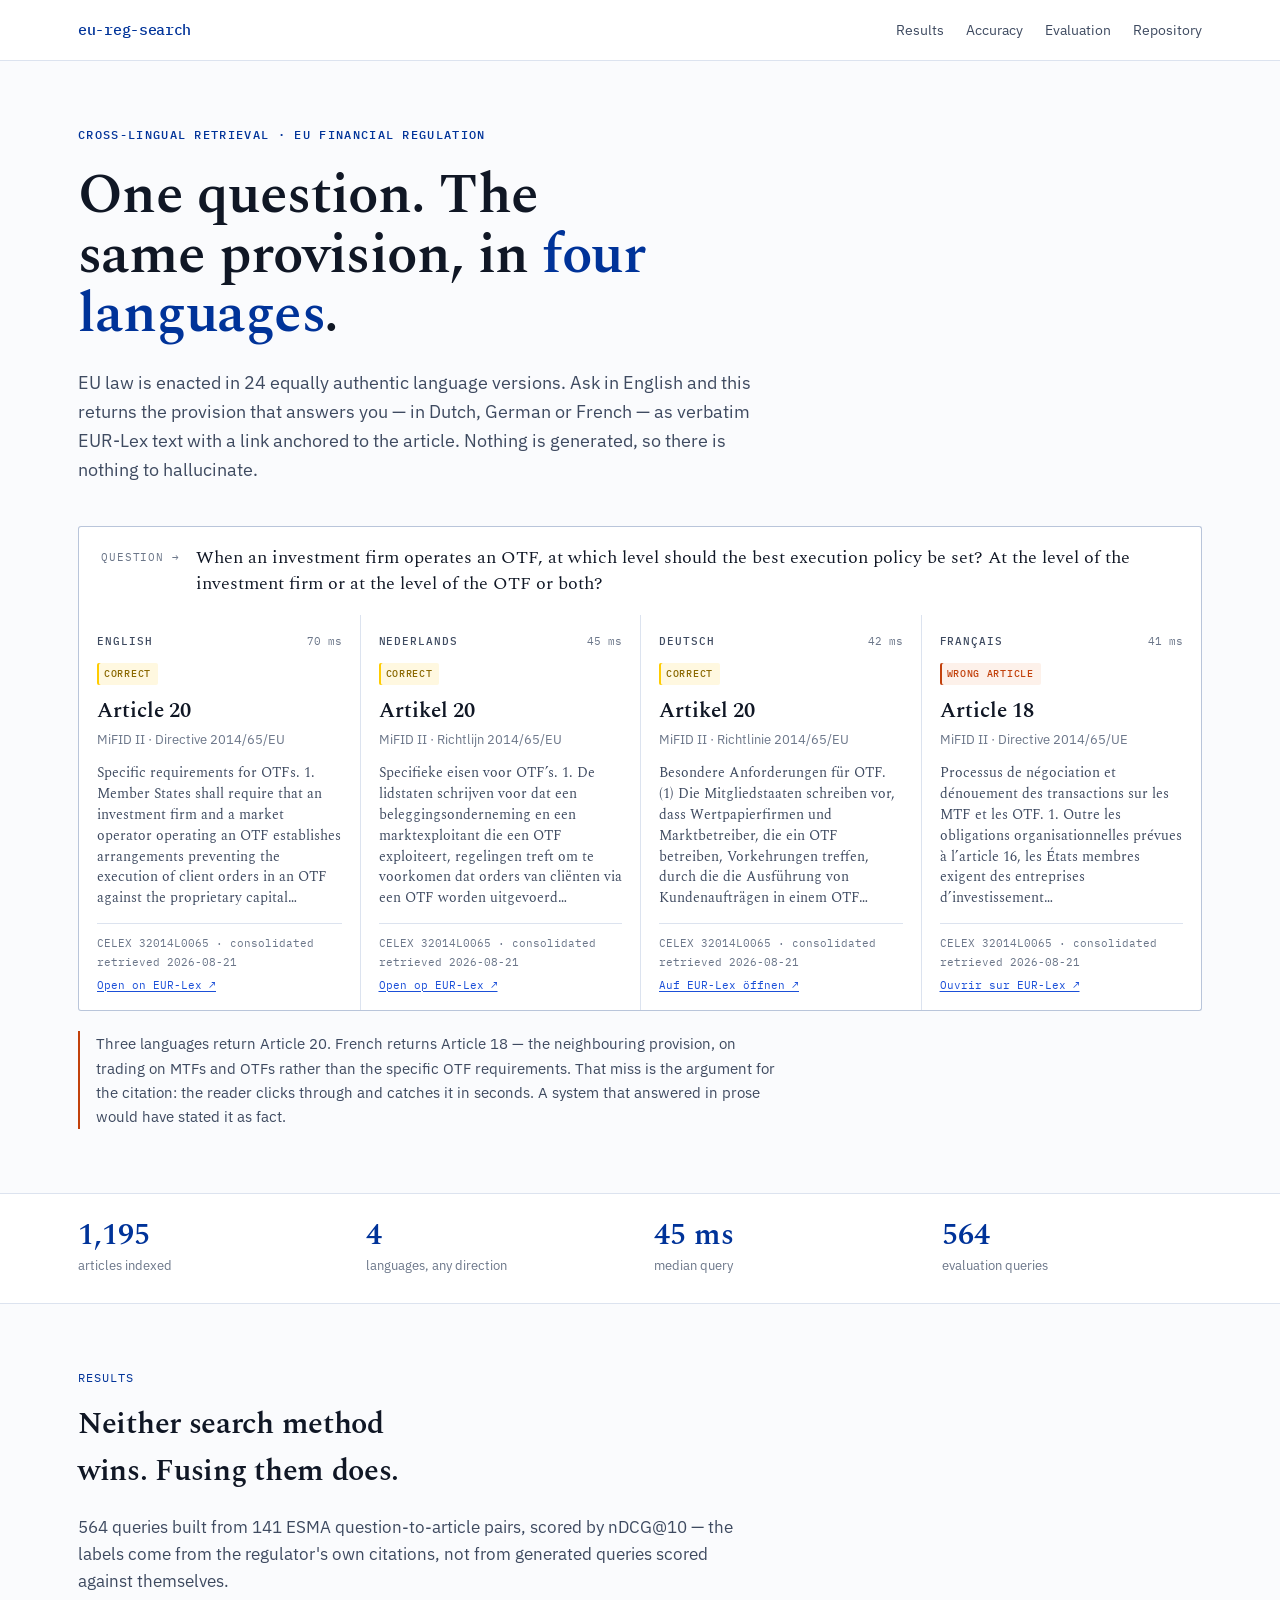
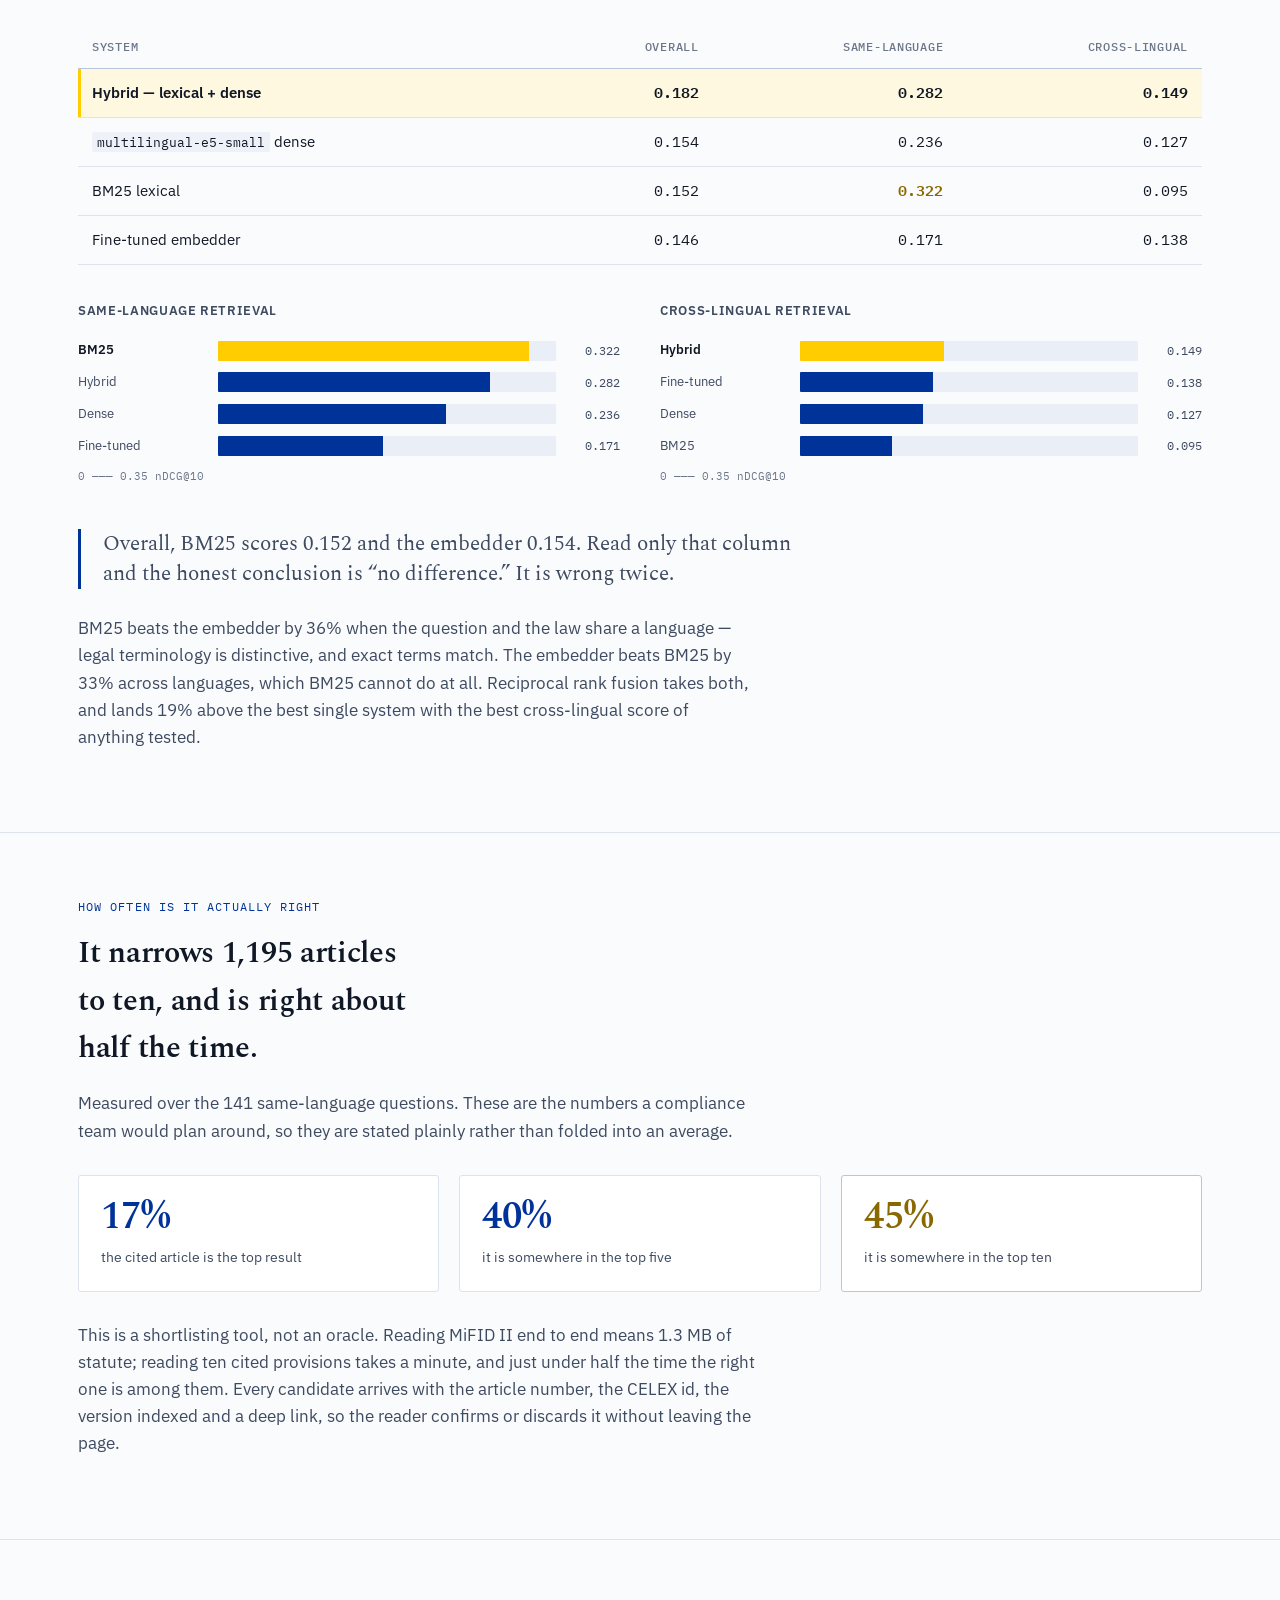
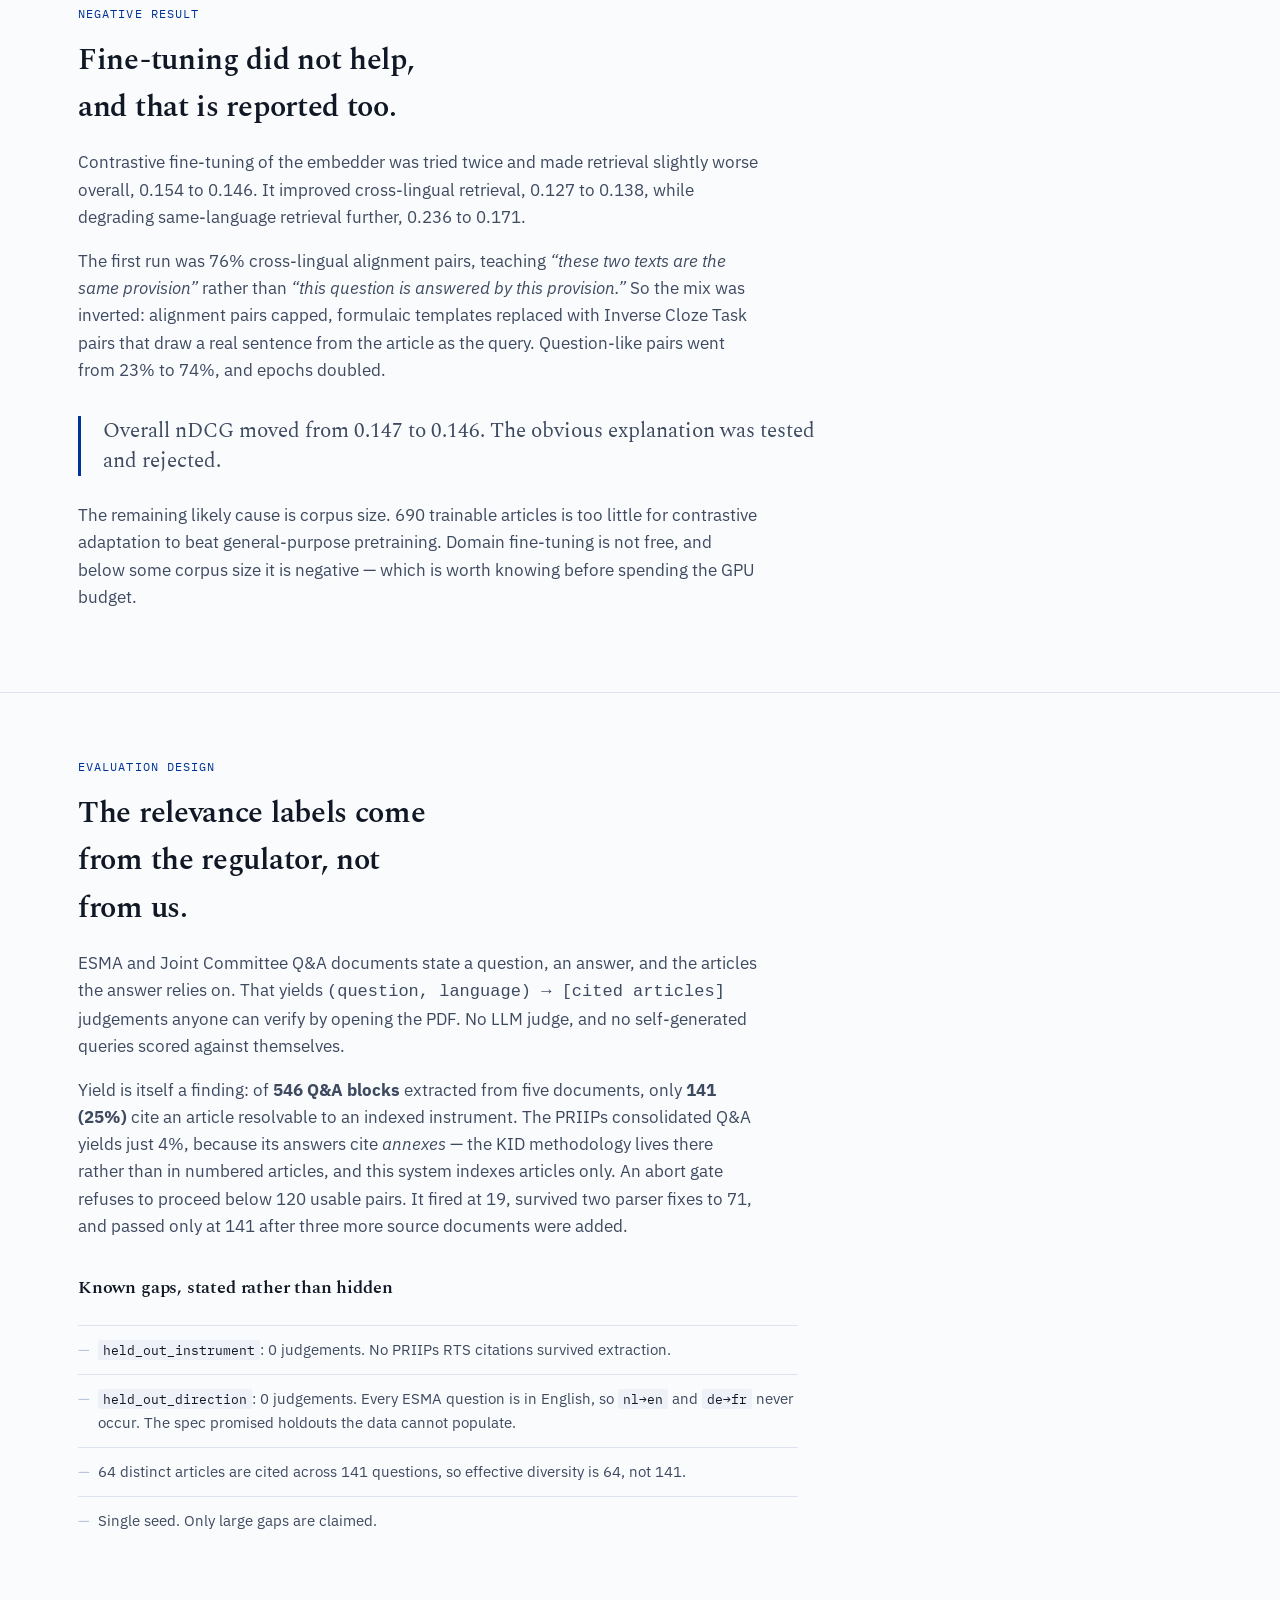
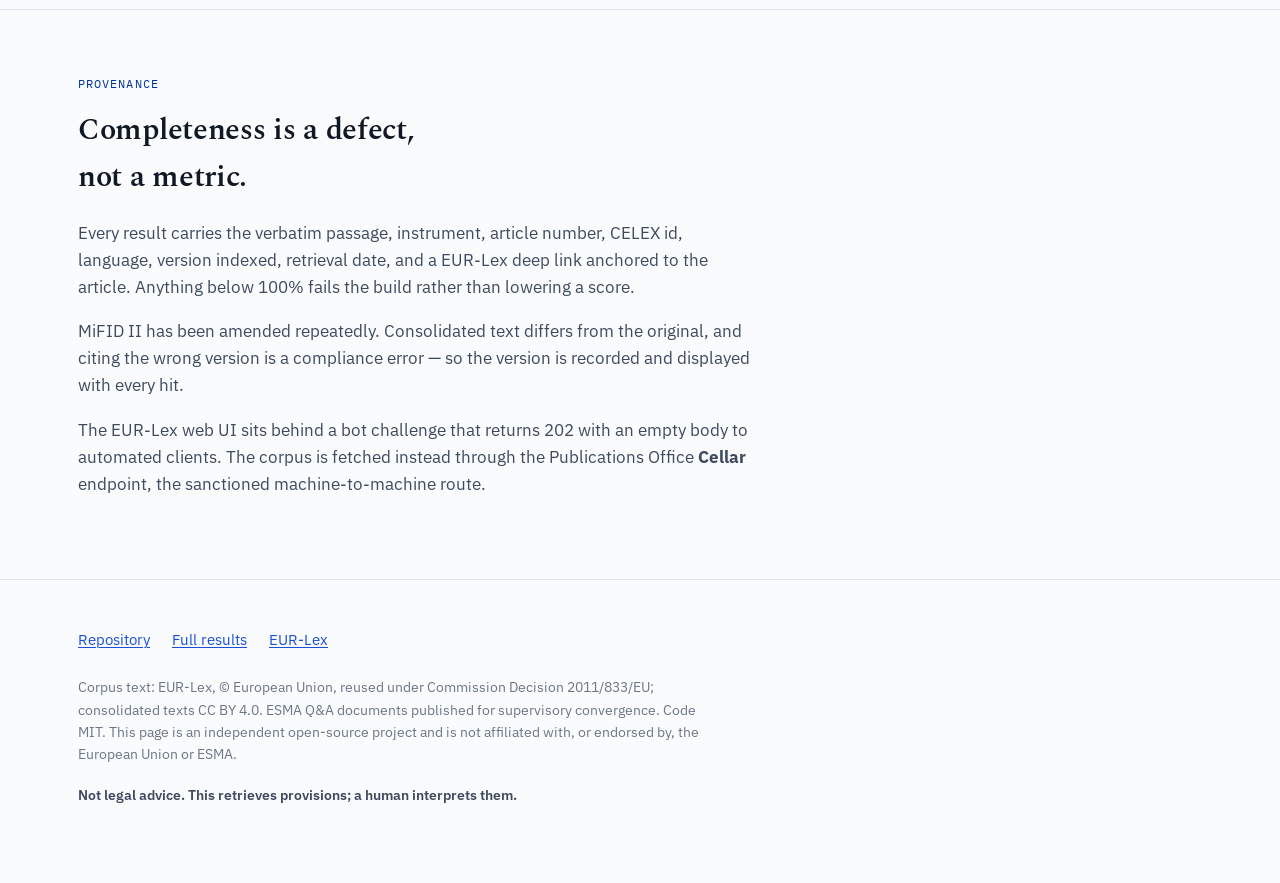
==== docs/index.html @ 337b22cc "Add project page for GitHub Pages" ====
<!doctype html>
<html lang="en">
<head>
<meta charset="utf-8">
<meta name="viewport" content="width=device-width, initial-scale=1">
<title>eu-reg-search — cross-lingual retrieval over EU financial regulation</title>
<meta name="description" content="Ask a question in English, get the exact provision of EU financial regulation that answers it — in Dutch, German or French — with a EUR-Lex link that proves it.">
<link rel="icon" href="favicon.svg" type="image/svg+xml">
<meta property="og:type" content="website">
<meta property="og:title" content="eu-reg-search — one question, the same provision, in four languages">
<meta property="og:description" content="Cross-lingual retrieval over EU financial regulation. Verbatim EUR-Lex text with a deep link that proves it. Evaluated against ESMA's own citations.">
<meta property="og:url" content="https://chenjigaram.github.io/eu-reg-search/">
<meta property="og:image" content="https://chenjigaram.github.io/eu-reg-search/og-card.png">
<meta name="twitter:card" content="summary_large_image">
<link rel="preconnect" href="https://fonts.googleapis.com">
<link rel="preconnect" href="https://fonts.gstatic.com" crossorigin>
<link href="https://fonts.googleapis.com/css2?family=IBM+Plex+Mono:wght@400;500&family=IBM+Plex+Sans:wght@400;500;600&family=Spectral:wght@400;600&display=swap" rel="stylesheet">
<link rel="stylesheet" href="style.css">
</head>
<body>

<header class="masthead">
  <div class="shell">
    <span class="wordmark">eu-reg-search</span>
    <nav>
      <span class="sections">
        <a href="#results">Results</a>
        <a href="#accuracy">Accuracy</a>
        <a href="#evaluation">Evaluation</a>
      </span>
      <a href="https://github.com/Chenjigaram/eu-reg-search">Repository</a>
    </nav>
  </div>
</header>

<section class="hero">
  <div class="shell">
    <p class="eyebrow">Cross-lingual retrieval · EU financial regulation</p>
    <h1>One question. The same provision, in <em>four languages</em>.</h1>
    <p class="lede">
      EU law is enacted in 24 equally authentic language versions. Ask in English and this returns the
      provision that answers you — in Dutch, German or French — as verbatim EUR-Lex text with a link
      anchored to the article. Nothing is generated, so there is nothing to hallucinate.
    </p>

    <div class="query">
      <span class="query-tag">Question&nbsp;→</span>
      <p>When an investment firm operates an OTF, at which level should the best execution policy be
      set? At the level of the investment firm or at the level of the OTF or both?</p>
    </div>

    <div class="parallel">

      <article class="provision">
        <div class="provision-head"><span class="lang">English</span><span class="latency">70 ms</span></div>
        <span class="verdict hit">Correct</span>
        <div class="article-no">Article 20</div>
        <div class="instrument">MiFID II · Directive 2014/65/EU</div>
        <p class="passage">Specific requirements for OTFs. 1. Member States shall require that an investment
        firm and a market operator operating an OTF establishes arrangements preventing the execution of
        client orders in an OTF against the proprietary capital…</p>
        <div class="cite">CELEX 32014L0065 · consolidated<br>retrieved 2026-08-21<br>
        <a href="https://eur-lex.europa.eu/legal-content/EN/TXT/HTML/?uri=CELEX:32014L0065#d1e3901-349-1">Open on EUR-Lex ↗</a></div>
      </article>

      <article class="provision">
        <div class="provision-head"><span class="lang">Nederlands</span><span class="latency">45 ms</span></div>
        <span class="verdict hit">Correct</span>
        <div class="article-no">Artikel 20</div>
        <div class="instrument">MiFID II · Richtlijn 2014/65/EU</div>
        <p class="passage">Specifieke eisen voor OTF’s. 1. De lidstaten schrijven voor dat een
        beleggingsonderneming en een marktexploitant die een OTF exploiteert, regelingen treft om te
        voorkomen dat orders van cliënten via een OTF worden uitgevoerd…</p>
        <div class="cite">CELEX 32014L0065 · consolidated<br>retrieved 2026-08-21<br>
        <a href="https://eur-lex.europa.eu/legal-content/NL/TXT/HTML/?uri=CELEX:32014L0065#d1e3921-349-1">Open op EUR-Lex ↗</a></div>
      </article>

      <article class="provision">
        <div class="provision-head"><span class="lang">Deutsch</span><span class="latency">42 ms</span></div>
        <span class="verdict hit">Correct</span>
        <div class="article-no">Artikel 20</div>
        <div class="instrument">MiFID II · Richtlinie 2014/65/EU</div>
        <p class="passage">Besondere Anforderungen für OTF. (1) Die Mitgliedstaaten schreiben vor, dass
        Wertpapierfirmen und Marktbetreiber, die ein OTF betreiben, Vorkehrungen treffen, durch die die
        Ausführung von Kundenaufträgen in einem OTF…</p>
        <div class="cite">CELEX 32014L0065 · consolidated<br>retrieved 2026-08-21<br>
        <a href="https://eur-lex.europa.eu/legal-content/DE/TXT/HTML/?uri=CELEX:32014L0065#d1e3935-349-1">Auf EUR-Lex öffnen ↗</a></div>
      </article>

      <article class="provision">
        <div class="provision-head"><span class="lang">Français</span><span class="latency">41 ms</span></div>
        <span class="verdict miss">Wrong article</span>
        <div class="article-no">Article 18</div>
        <div class="instrument">MiFID II · Directive 2014/65/UE</div>
        <p class="passage">Processus de négociation et dénouement des transactions sur les MTF et les OTF.
        1. Outre les obligations organisationnelles prévues à l’article 16, les États membres exigent des
        entreprises d’investissement…</p>
        <div class="cite">CELEX 32014L0065 · consolidated<br>retrieved 2026-08-21<br>
        <a href="https://eur-lex.europa.eu/legal-content/FR/TXT/HTML/?uri=CELEX:32014L0065#d1e4162-349-1">Ouvrir sur EUR-Lex ↗</a></div>
      </article>

    </div>

    <p class="parallel-note">
      Three languages return Article 20. French returns Article 18 — the neighbouring provision, on
      trading on MTFs and OTFs rather than the specific OTF requirements. That miss is the argument for
      the citation: the reader clicks through and catches it in seconds. A system that answered in prose
      would have stated it as fact.
    </p>
  </div>
</section>

<div class="strip">
  <div class="shell">
    <div class="stat"><div class="n">1,195</div><div class="k">articles indexed</div></div>
    <div class="stat"><div class="n">4</div><div class="k">languages, any direction</div></div>
    <div class="stat"><div class="n">45 ms</div><div class="k">median query</div></div>
    <div class="stat"><div class="n">564</div><div class="k">evaluation queries</div></div>
  </div>
</div>

<section class="band" id="results">
  <div class="shell">
    <span class="section-no">Results</span>
    <h2>Neither search method wins. Fusing them does.</h2>
    <p>
      564 queries built from 141 ESMA question-to-article pairs, scored by nDCG@10 — the labels come
      from the regulator's own citations, not from generated queries scored against themselves.
    </p>

    <div class="table-wrap">
      <table>
        <thead>
          <tr><th>System</th><th>Overall</th><th>Same-language</th><th>Cross-lingual</th></tr>
        </thead>
        <tbody>
          <tr class="win"><td>Hybrid — lexical + dense</td><td class="num">0.182</td><td class="num">0.282</td><td class="num">0.149</td></tr>
          <tr><td><code>multilingual-e5-small</code> dense</td><td class="num">0.154</td><td class="num">0.236</td><td class="num">0.127</td></tr>
          <tr><td>BM25 lexical</td><td class="num">0.152</td><td class="num best">0.322</td><td class="num">0.095</td></tr>
          <tr><td>Fine-tuned embedder</td><td class="num">0.146</td><td class="num">0.171</td><td class="num">0.138</td></tr>
        </tbody>
      </table>
    </div>

    <div class="panels">
      <div class="panel">
        <h3>Same-language retrieval</h3>
        <div class="bar-row top"><span class="name">BM25</span><span class="track"><span class="fill" style="width:92.0%"></span></span><span class="v">0.322</span></div>
        <div class="bar-row"><span class="name">Hybrid</span><span class="track"><span class="fill" style="width:80.6%"></span></span><span class="v">0.282</span></div>
        <div class="bar-row"><span class="name">Dense</span><span class="track"><span class="fill" style="width:67.4%"></span></span><span class="v">0.236</span></div>
        <div class="bar-row"><span class="name">Fine-tuned</span><span class="track"><span class="fill" style="width:48.9%"></span></span><span class="v">0.171</span></div>
        <p class="axis">0 ——— 0.35 nDCG@10</p>
      </div>
      <div class="panel">
        <h3>Cross-lingual retrieval</h3>
        <div class="bar-row top"><span class="name">Hybrid</span><span class="track"><span class="fill" style="width:42.6%"></span></span><span class="v">0.149</span></div>
        <div class="bar-row"><span class="name">Fine-tuned</span><span class="track"><span class="fill" style="width:39.4%"></span></span><span class="v">0.138</span></div>
        <div class="bar-row"><span class="name">Dense</span><span class="track"><span class="fill" style="width:36.3%"></span></span><span class="v">0.127</span></div>
        <div class="bar-row"><span class="name">BM25</span><span class="track"><span class="fill" style="width:27.1%"></span></span><span class="v">0.095</span></div>
        <p class="axis">0 ——— 0.35 nDCG@10</p>
      </div>
    </div>

    <p class="pull">
      Overall, BM25 scores 0.152 and the embedder 0.154. Read only that column and the honest
      conclusion is “no difference.” It is wrong twice.
    </p>

    <p style="margin-top:26px">
      BM25 beats the embedder by 36% when the question and the law share a language — legal terminology
      is distinctive, and exact terms match. The embedder beats BM25 by 33% across languages, which BM25
      cannot do at all. Reciprocal rank fusion takes both, and lands 19% above the best single system
      with the best cross-lingual score of anything tested.
    </p>
  </div>
</section>

<section class="band" id="accuracy">
  <div class="shell">
    <span class="section-no">How often is it actually right</span>
    <h2>It narrows 1,195 articles to ten, and is right about half the time.</h2>
    <p>
      Measured over the 141 same-language questions. These are the numbers a compliance team would
      plan around, so they are stated plainly rather than folded into an average.
    </p>

    <div class="funnel">
      <div class="rung"><div class="pct">17%</div><div class="lbl">the cited article is the top result</div></div>
      <div class="rung"><div class="pct">40%</div><div class="lbl">it is somewhere in the top five</div></div>
      <div class="rung wide"><div class="pct">45%</div><div class="lbl">it is somewhere in the top ten</div></div>
    </div>

    <p style="margin-top:30px">
      This is a shortlisting tool, not an oracle. Reading MiFID II end to end means 1.3 MB of statute;
      reading ten cited provisions takes a minute, and just under half the time the right one is among
      them. Every candidate arrives with the article number, the CELEX id, the version indexed and a
      deep link, so the reader confirms or discards it without leaving the page.
    </p>
  </div>
</section>

<section class="band">
  <div class="shell">
    <span class="section-no">Negative result</span>
    <h2>Fine-tuning did not help, and that is reported too.</h2>
    <p>
      Contrastive fine-tuning of the embedder was tried twice and made retrieval slightly worse overall,
      0.154 to 0.146. It improved cross-lingual retrieval, 0.127 to 0.138, while degrading same-language
      retrieval further, 0.236 to 0.171.
    </p>
    <p>
      The first run was 76% cross-lingual alignment pairs, teaching <em>“these two texts are the same
      provision”</em> rather than <em>“this question is answered by this provision.”</em> So the mix was
      inverted: alignment pairs capped, formulaic templates replaced with Inverse Cloze Task pairs that
      draw a real sentence from the article as the query. Question-like pairs went from 23% to 74%, and
      epochs doubled.
    </p>
    <p class="pull">Overall nDCG moved from 0.147 to 0.146. The obvious explanation was tested and rejected.</p>
    <p style="margin-top:26px">
      The remaining likely cause is corpus size. 690 trainable articles is too little for contrastive
      adaptation to beat general-purpose pretraining. Domain fine-tuning is not free, and below some
      corpus size it is negative — which is worth knowing before spending the GPU budget.
    </p>
  </div>
</section>

<section class="band" id="evaluation">
  <div class="shell">
    <span class="section-no">Evaluation design</span>
    <h2>The relevance labels come from the regulator, not from us.</h2>
    <p>
      ESMA and Joint Committee Q&amp;A documents state a question, an answer, and the articles the answer
      relies on. That yields <code>(question, language) → [cited articles]</code> judgements anyone can
      verify by opening the PDF. No LLM judge, and no self-generated queries scored against themselves.
    </p>
    <p>
      Yield is itself a finding: of <strong>546 Q&amp;A blocks</strong> extracted from five documents,
      only <strong>141 (25%)</strong> cite an article resolvable to an indexed instrument. The PRIIPs
      consolidated Q&amp;A yields just 4%, because its answers cite <em>annexes</em> — the KID methodology
      lives there rather than in numbered articles, and this system indexes articles only. An abort gate
      refuses to proceed below 120 usable pairs. It fired at 19, survived two parser fixes to 71, and
      passed only at 141 after three more source documents were added.
    </p>

    <h3 class="sub">Known gaps, stated rather than hidden</h3>
    <ul class="gaps">
      <li><code>held_out_instrument</code>: 0 judgements. No PRIIPs RTS citations survived extraction.</li>
      <li><code>held_out_direction</code>: 0 judgements. Every ESMA question is in English, so <code>nl→en</code> and <code>de→fr</code> never occur. The spec promised holdouts the data cannot populate.</li>
      <li>64 distinct articles are cited across 141 questions, so effective diversity is 64, not 141.</li>
      <li>Single seed. Only large gaps are claimed.</li>
    </ul>
  </div>
</section>

<section class="band">
  <div class="shell">
    <span class="section-no">Provenance</span>
    <h2>Completeness is a defect, not a metric.</h2>
    <p>
      Every result carries the verbatim passage, instrument, article number, CELEX id, language, version
      indexed, retrieval date, and a EUR-Lex deep link anchored to the article. Anything below 100%
      fails the build rather than lowering a score.
    </p>
    <p>
      MiFID II has been amended repeatedly. Consolidated text differs from the original, and citing the
      wrong version is a compliance error — so the version is recorded and displayed with every hit.
    </p>
    <p>
      The EUR-Lex web UI sits behind a bot challenge that returns 202 with an empty body to automated
      clients. The corpus is fetched instead through the Publications Office <strong>Cellar</strong>
      endpoint, the sanctioned machine-to-machine route.
    </p>
  </div>
</section>

<footer>
  <div class="shell">
    <div class="links">
      <a href="https://github.com/Chenjigaram/eu-reg-search">Repository</a>
      <a href="https://github.com/Chenjigaram/eu-reg-search#results">Full results</a>
      <a href="https://eur-lex.europa.eu/">EUR-Lex</a>
    </div>
    <p>
      Corpus text: EUR-Lex, © European Union, reused under Commission Decision 2011/833/EU; consolidated
      texts CC BY 4.0. ESMA Q&amp;A documents published for supervisory convergence. Code MIT.
      This page is an independent open-source project and is not affiliated with, or endorsed by, the
      European Union or ESMA.
    </p>
    <p class="disclaim" style="margin-top:18px">Not legal advice. This retrieves provisions; a human interprets them.</p>
  </div>
</footer>

</body>
</html>
---- docs/style.css ----
:root {
  color-scheme: light;
  --ink: #101725;
  --ink-soft: #3e4a60;
  --muted: #6b7689;
  --europa: #003399;
  --link: #1b4fd8;
  --gold: #ffcc00;
  --gold-deep: #8a6800;
  --gold-wash: #fff8e0;
  --miss: #c2410c;
  --miss-wash: #fdf1ea;
  --paper: #fafbfd;
  --panel: #ffffff;
  --rule: #dce3ef;
  --rule-strong: #b9c5da;
  --display: "Spectral", Georgia, "Times New Roman", serif;
  --sans: "IBM Plex Sans", -apple-system, BlinkMacSystemFont, "Segoe UI", Helvetica, Arial, sans-serif;
  --mono: "IBM Plex Mono", ui-monospace, SFMono-Regular, Menlo, Consolas, monospace;
  --shell: 1180px;
}

* { box-sizing: border-box; }

body {
  margin: 0;
  background: var(--paper);
  color: var(--ink);
  font-family: var(--sans);
  font-size: 17px;
  line-height: 1.6;
  -webkit-font-smoothing: antialiased;
}

.shell { width: 100%; max-width: var(--shell); margin: 0 auto; padding: 0 28px; }

a { color: var(--link); text-decoration-thickness: 1px; text-underline-offset: 2px; }
a:focus-visible, .provision a:focus-visible { outline: 2px solid var(--link); outline-offset: 3px; border-radius: 2px; }

h1, h2, h3 { font-family: var(--display); font-weight: 600; letter-spacing: -0.01em; margin: 0; }

/* ---------- masthead ---------- */
.masthead {
  border-bottom: 1px solid var(--rule);
  background: var(--panel);
  position: sticky; top: 0; z-index: 10;
}
.masthead .shell { display: flex; align-items: center; justify-content: space-between; gap: 20px; height: 60px; }
.wordmark { font-family: var(--mono); font-size: 15px; font-weight: 500; color: var(--europa); letter-spacing: -0.02em; }
.masthead nav { display: flex; align-items: center; gap: 22px; font-size: 14px; }
.masthead .sections { display: flex; gap: 22px; }
.masthead nav a { color: var(--ink-soft); text-decoration: none; }
.masthead nav a:hover { color: var(--link); text-decoration: underline; }

/* ---------- hero ---------- */
.hero { padding: 64px 0 64px; border-bottom: 1px solid var(--rule); }
.eyebrow {
  font-family: var(--mono); font-size: 12px; font-weight: 500; letter-spacing: 0.11em;
  text-transform: uppercase; color: var(--europa); margin: 0 0 22px;
}
.hero h1 { font-size: clamp(2.3rem, 4.6vw, 3.5rem); line-height: 1.06; max-width: 20ch; }
.hero h1 em { font-style: normal; color: var(--europa); }
.lede { font-size: 1.13rem; color: var(--ink-soft); max-width: 64ch; margin: 24px 0 0; }

/* ---------- query bar ---------- */
.query {
  margin-top: 42px; background: var(--panel); border: 1px solid var(--rule-strong); border-bottom: 0;
  border-radius: 3px 3px 0 0; padding: 18px 22px; display: flex; gap: 16px; align-items: flex-start;
}
.query-tag {
  font-family: var(--mono); font-size: 11px; letter-spacing: 0.08em; text-transform: uppercase;
  color: var(--muted); padding-top: 4px; white-space: nowrap;
}
.query p { margin: 0; font-family: var(--display); font-size: 1.12rem; line-height: 1.45; color: var(--ink); }

/* ---------- parallel provision block (signature) ---------- */
.parallel {
  margin-top: 0; display: grid; grid-template-columns: repeat(4, 1fr); gap: 0;
  border: 1px solid var(--rule-strong); border-top: 0; border-radius: 0 0 3px 3px;
  background: var(--panel); overflow: hidden;
}
.provision {
  padding: 18px 18px 16px; border-left: 1px solid var(--rule); display: flex; flex-direction: column;
  animation: settle 0.5s cubic-bezier(0.22, 0.8, 0.3, 1) both;
}
.provision:first-child { border-left: 0; }
.provision:nth-child(1) { animation-delay: 0.05s; }
.provision:nth-child(2) { animation-delay: 0.2s; }
.provision:nth-child(3) { animation-delay: 0.35s; }
.provision:nth-child(4) { animation-delay: 0.5s; }
@keyframes settle { from { opacity: 0; transform: translateY(7px); } to { opacity: 1; transform: none; } }

.provision-head { display: flex; align-items: baseline; justify-content: space-between; gap: 10px; margin-bottom: 12px; }
.lang { font-family: var(--mono); font-size: 11px; font-weight: 500; letter-spacing: 0.09em; text-transform: uppercase; color: var(--ink-soft); }
.latency { font-family: var(--mono); font-size: 11px; color: var(--muted); }

.verdict {
  font-family: var(--mono); font-size: 10px; font-weight: 500; letter-spacing: 0.07em;
  text-transform: uppercase; padding: 3px 7px; border-radius: 2px; align-self: flex-start; margin-bottom: 10px;
}
.hit { background: var(--gold-wash); color: var(--gold-deep); box-shadow: inset 2px 0 0 var(--gold); }
.miss { background: var(--miss-wash); color: var(--miss); box-shadow: inset 2px 0 0 var(--miss); }

.article-no { font-family: var(--display); font-size: 1.32rem; font-weight: 600; color: var(--ink); margin-bottom: 2px; }
.instrument { font-size: 13px; color: var(--muted); margin-bottom: 12px; }
.passage {
  font-family: var(--display); font-size: 0.87rem; line-height: 1.5; color: var(--ink-soft);
  margin: 0 0 14px; flex: 1; hyphens: auto;
}
.cite { font-family: var(--mono); font-size: 11px; line-height: 1.7; color: var(--muted); border-top: 1px solid var(--rule); padding-top: 10px; }
.cite a { display: inline-block; margin-top: 4px; }

.parallel-note {
  margin: 20px 0 0; font-size: 0.95rem; color: var(--ink-soft); max-width: 78ch;
  border-left: 2px solid var(--miss); padding-left: 16px;
}

/* ---------- stat strip ---------- */
.strip { border-bottom: 1px solid var(--rule); background: var(--panel); }
.strip .shell { display: grid; grid-template-columns: repeat(4, 1fr); gap: 28px; padding-top: 26px; padding-bottom: 26px; }
.stat .n { font-family: var(--display); font-size: 1.9rem; font-weight: 600; line-height: 1; color: var(--europa); }
.stat .k { font-size: 13px; color: var(--muted); margin-top: 6px; }

/* ---------- sections ---------- */
section.band { padding: 64px 0; border-bottom: 1px solid var(--rule); }
.band h2 { font-size: 1.85rem; max-width: 22ch; }
.band > .shell > p, .prose p { max-width: 68ch; color: var(--ink-soft); }
.band h2 + p { margin-top: 18px; }
h3.sub { font-size: 1.12rem; margin: 34px 0 10px; }

.section-no {
  font-family: var(--mono); font-size: 12px; letter-spacing: 0.09em; color: var(--europa);
  text-transform: uppercase; display: block; margin-bottom: 14px;
}

/* ---------- results table ---------- */
.table-wrap { overflow-x: auto; margin-top: 30px; }
table { border-collapse: collapse; width: 100%; min-width: 540px; font-size: 15px; }
th, td { text-align: right; padding: 12px 14px; border-bottom: 1px solid var(--rule); }
th:first-child, td:first-child { text-align: left; }
thead th { font-size: 12px; font-family: var(--mono); font-weight: 500; letter-spacing: 0.06em; text-transform: uppercase; color: var(--muted); border-bottom: 1px solid var(--rule-strong); }
td.num { font-family: var(--mono); }
tr.win td { background: var(--gold-wash); font-weight: 600; }
tr.win td:first-child { box-shadow: inset 3px 0 0 var(--gold); }
td.best { color: var(--gold-deep); font-weight: 600; }

/* ---------- split bar panels ---------- */
.panels { display: grid; grid-template-columns: 1fr 1fr; gap: 40px; margin-top: 36px; }
.panel h3 { font-family: var(--sans); font-size: 13px; font-weight: 600; letter-spacing: 0.05em; text-transform: uppercase; color: var(--ink-soft); margin-bottom: 18px; }
.bar-row { display: grid; grid-template-columns: 128px 1fr 52px; align-items: center; gap: 12px; margin-bottom: 11px; font-size: 13px; }
.bar-row .name { color: var(--ink-soft); }
.track { background: #eaeff7; height: 20px; border-radius: 1px; overflow: hidden; }
.fill { display: block; height: 100%; background: var(--europa); }
.bar-row.top .fill { background: var(--gold); }
.bar-row.top .name { color: var(--ink); font-weight: 600; }
.bar-row .v { font-family: var(--mono); font-size: 12px; color: var(--ink-soft); text-align: right; }
.axis { font-family: var(--mono); font-size: 11px; color: var(--muted); margin-top: 12px; }

/* ---------- funnel ---------- */
.funnel { display: grid; grid-template-columns: repeat(3, 1fr); gap: 20px; margin-top: 30px; }
.rung { background: var(--panel); border: 1px solid var(--rule); border-radius: 3px; padding: 22px; }
.rung .pct { font-family: var(--display); font-size: 2.4rem; font-weight: 600; line-height: 1; color: var(--europa); }
.rung .lbl { font-size: 14px; color: var(--ink-soft); margin-top: 10px; }
.rung.wide { border-color: var(--rule-strong); }
.rung.wide .pct { color: var(--gold-deep); }

/* ---------- gaps list ---------- */
ul.gaps { list-style: none; padding: 0; margin: 22px 0 0; max-width: 72ch; }
ul.gaps li { padding: 12px 0 12px 20px; border-top: 1px solid var(--rule); color: var(--ink-soft); font-size: 15px; position: relative; }
ul.gaps li::before { content: "—"; position: absolute; left: 0; color: var(--rule-strong); }
ul.gaps code, .prose code, td code { font-family: var(--mono); font-size: 0.88em; background: #eef2f8; padding: 1px 5px; border-radius: 2px; color: var(--ink); }

.pull {
  font-family: var(--display); font-size: 1.3rem; line-height: 1.45; color: var(--ink);
  border-left: 3px solid var(--europa); padding-left: 22px; margin: 32px 0 0; max-width: 60ch;
}

/* ---------- footer ---------- */
footer { padding: 48px 0 64px; font-size: 14px; color: var(--muted); }
footer p { max-width: 78ch; }
footer .links { display: flex; flex-wrap: wrap; gap: 22px; margin-bottom: 24px; font-size: 15px; }
.disclaim { font-weight: 600; color: var(--ink-soft); }

/* ---------- responsive ---------- */
@media (max-width: 900px) {
  .parallel { grid-template-columns: repeat(2, 1fr); }
  .provision:nth-child(3) { border-left: 0; }
  .provision:nth-child(n + 3) { border-top: 1px solid var(--rule); }
  .panels { grid-template-columns: 1fr; gap: 32px; }
  .strip .shell { grid-template-columns: repeat(2, 1fr); gap: 22px; }
}
@media (max-width: 620px) {
  body { font-size: 16px; }
  .shell { padding: 0 20px; }
  .hero { padding: 52px 0 48px; }
  .parallel { grid-template-columns: 1fr; }
  .provision { border-left: 0; }
  .provision + .provision { border-top: 1px solid var(--rule); }
  .query { flex-direction: column; gap: 10px; }
  .funnel { grid-template-columns: 1fr; }
  .masthead .sections { display: none; }
  .bar-row { grid-template-columns: 96px 1fr 46px; }
}

@media (prefers-reduced-motion: reduce) {
  .provision { animation: none; }
  * { transition: none !important; }
}
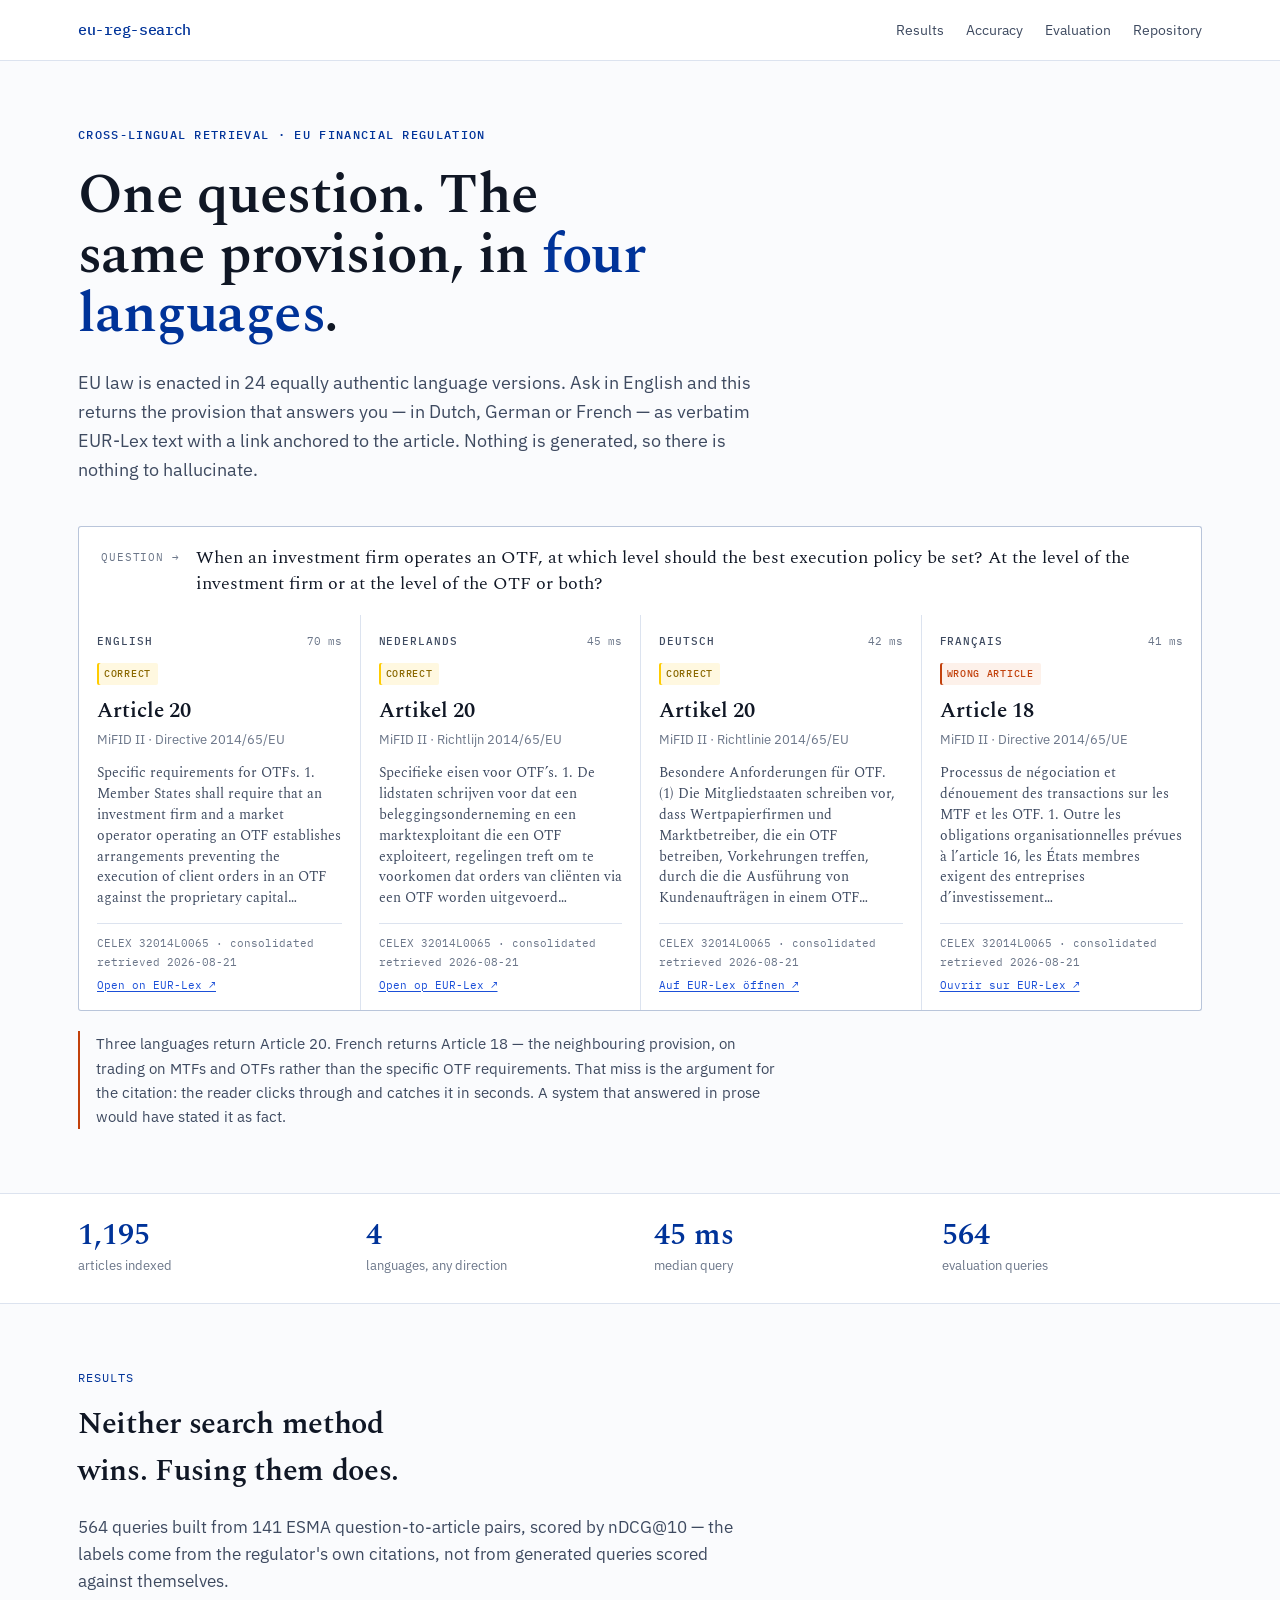
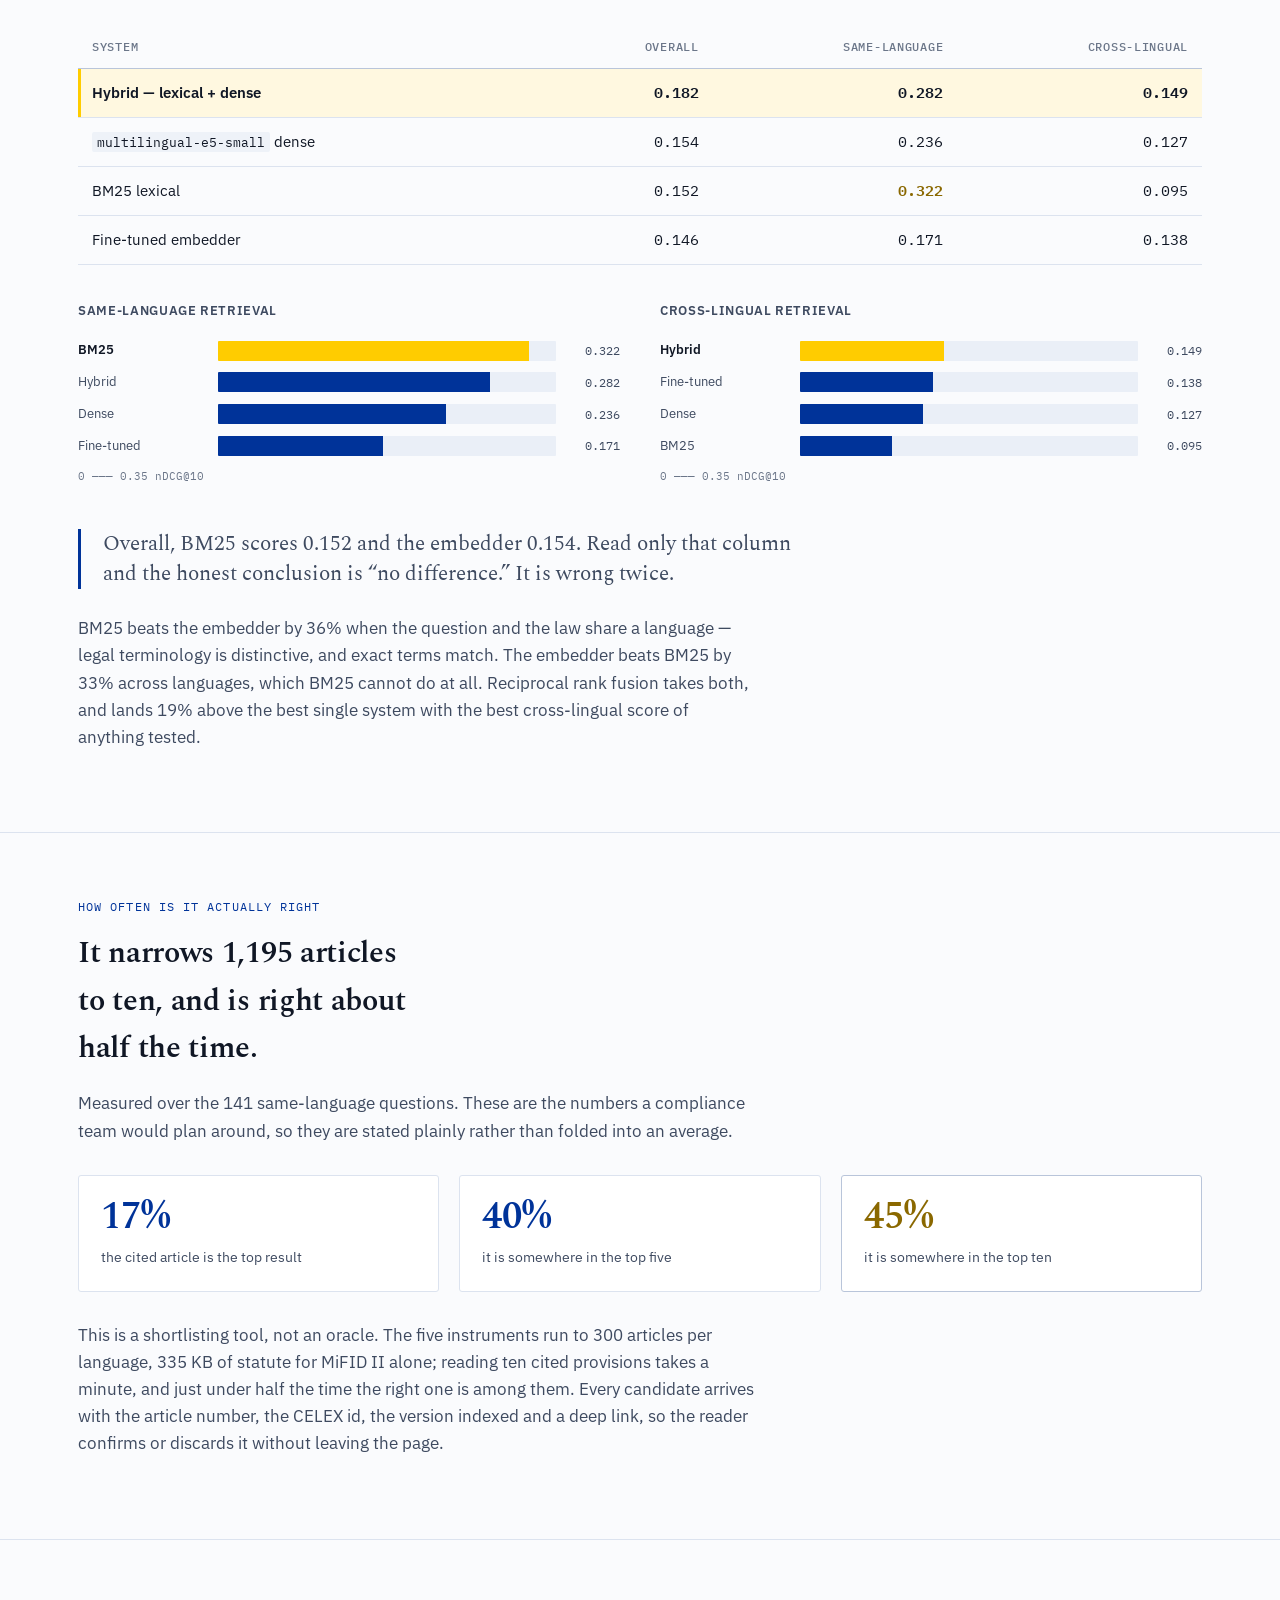
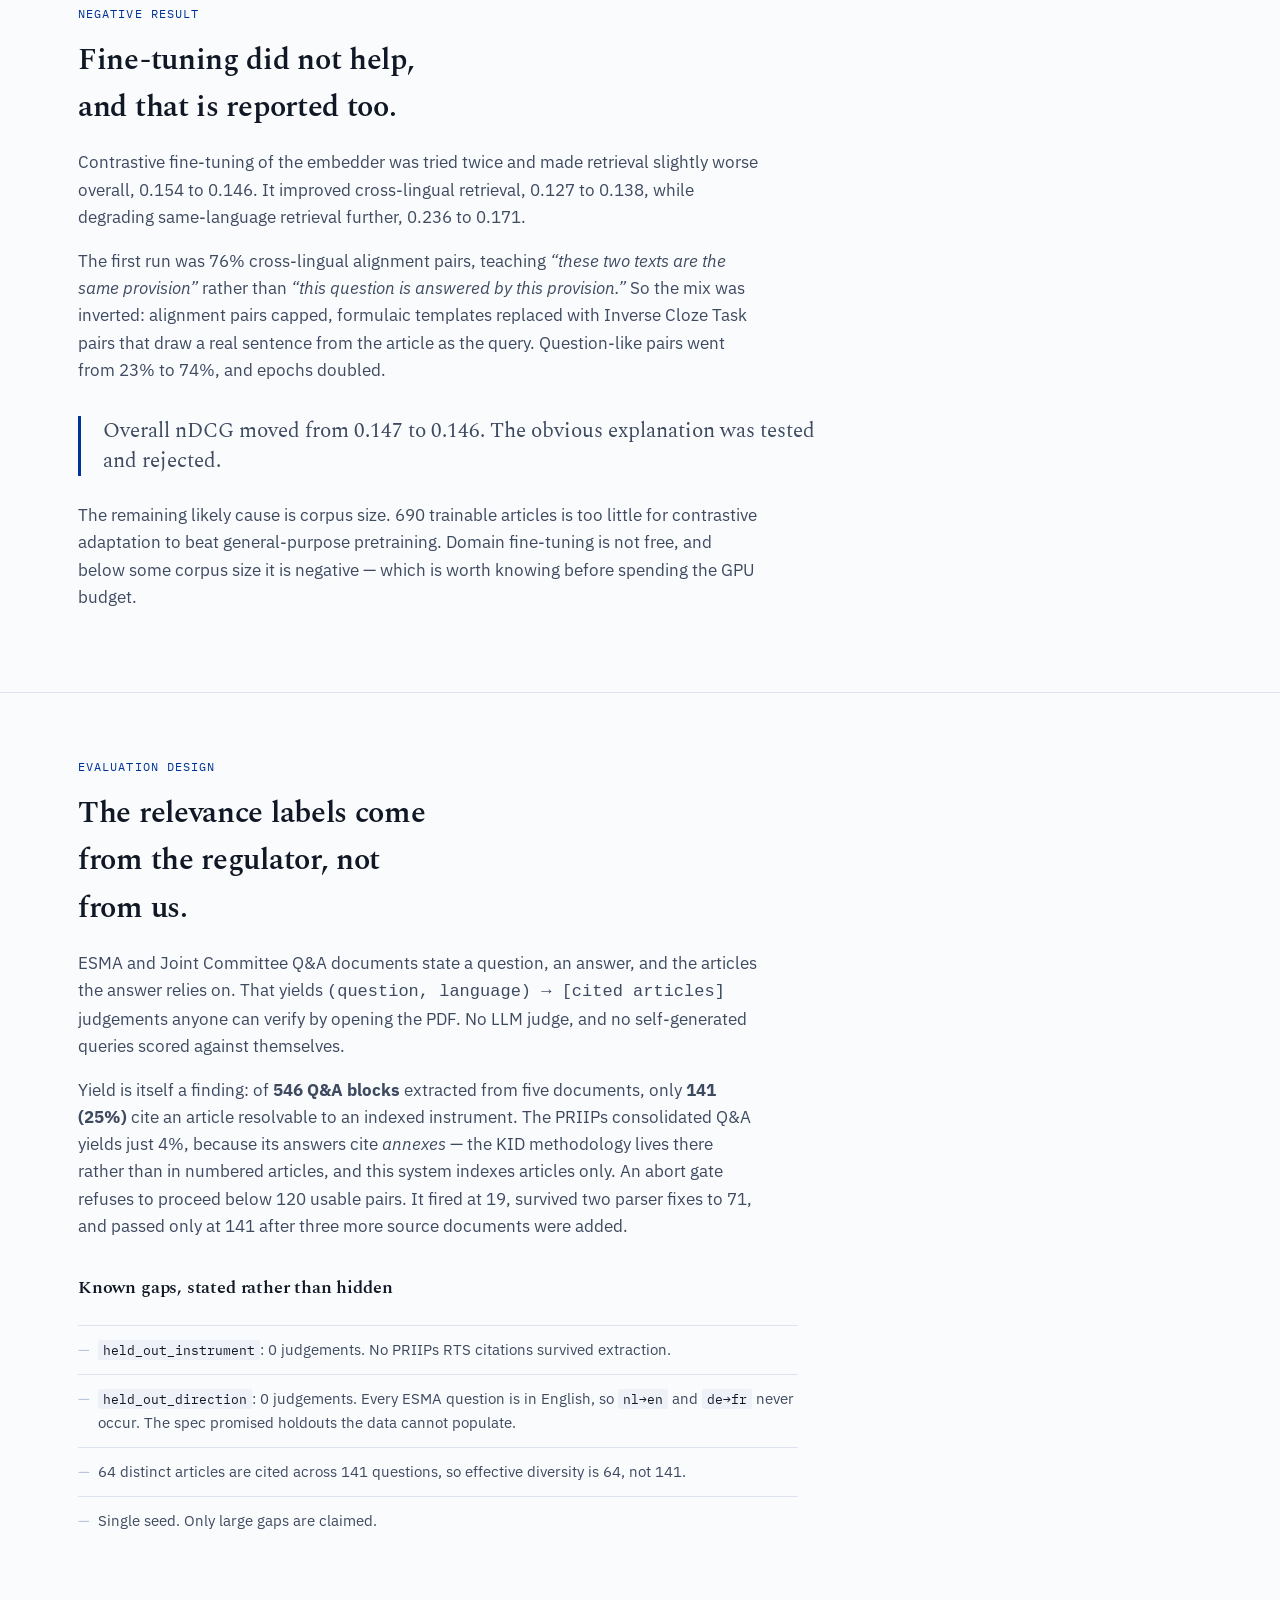
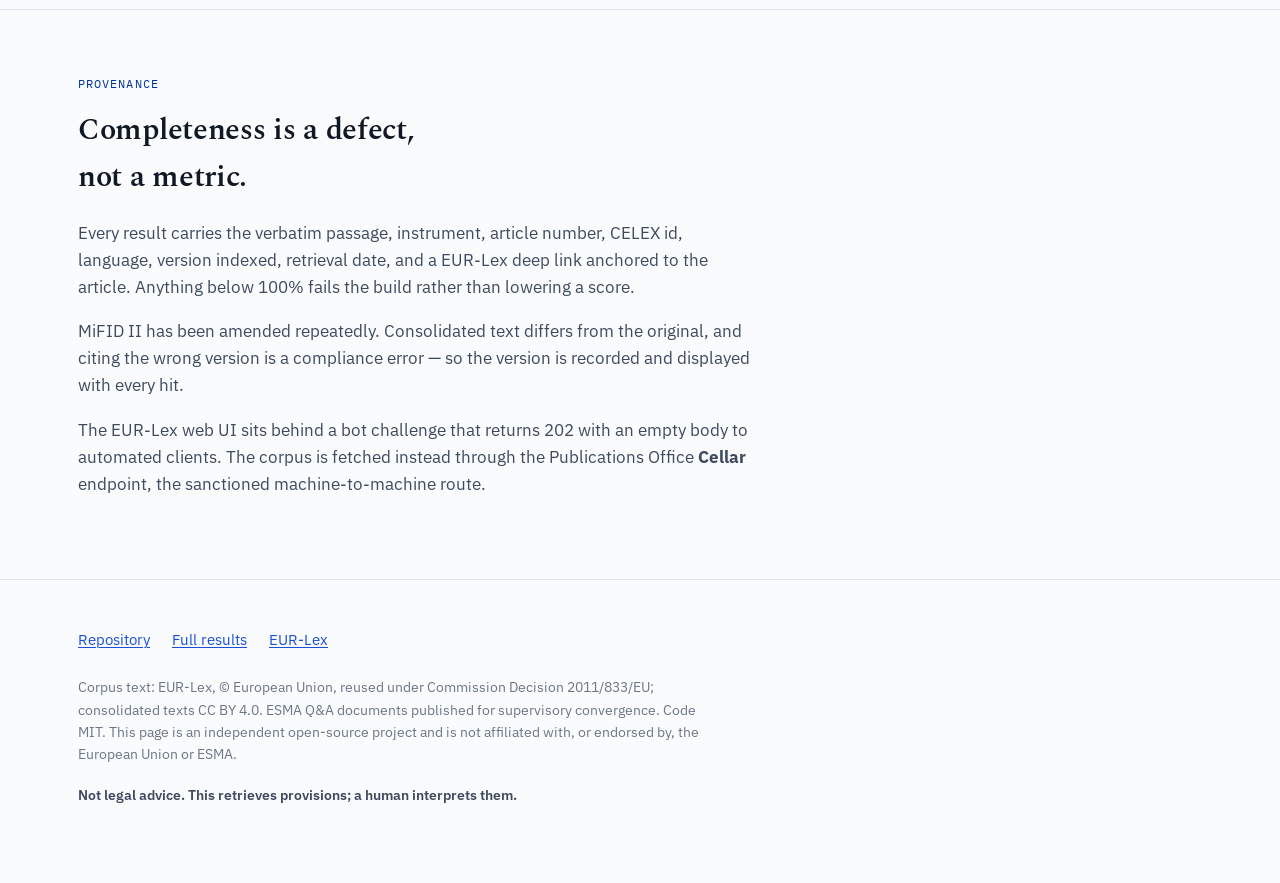
==== commit 59455d43: "Fix the corpus size figure on the project page" ====
--- a/docs/index.html
+++ b/docs/index.html
@@ -191,9 +191,9 @@
     </div>
 
     <p style="margin-top:30px">
-      This is a shortlisting tool, not an oracle. Reading MiFID II end to end means 1.3 MB of statute;
-      reading ten cited provisions takes a minute, and just under half the time the right one is among
-      them. Every candidate arrives with the article number, the CELEX id, the version indexed and a
+      This is a shortlisting tool, not an oracle. The five instruments run to 300 articles per language,
+      335 KB of statute for MiFID II alone; reading ten cited provisions takes a minute, and just under
+      half the time the right one is among them. Every candidate arrives with the article number, the CELEX id, the version indexed and a
       deep link, so the reader confirms or discards it without leaving the page.
     </p>
   </div>
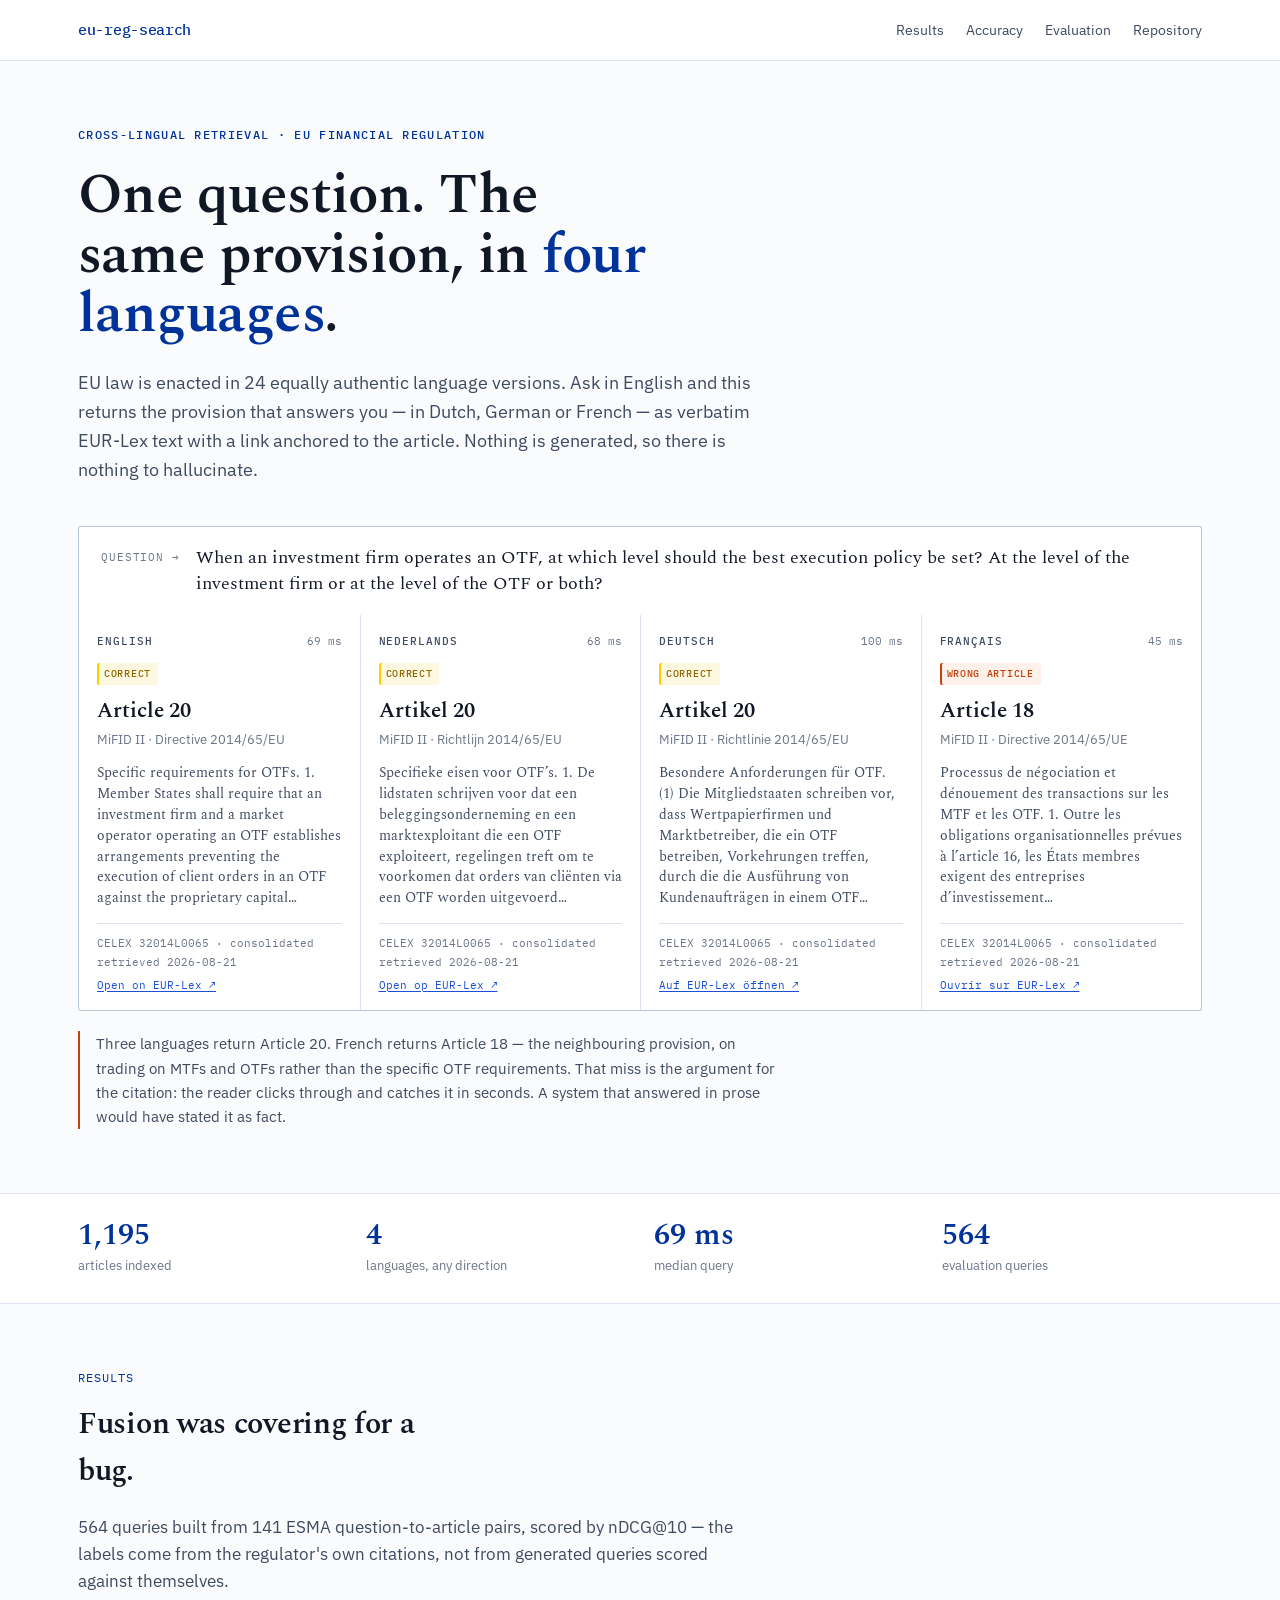
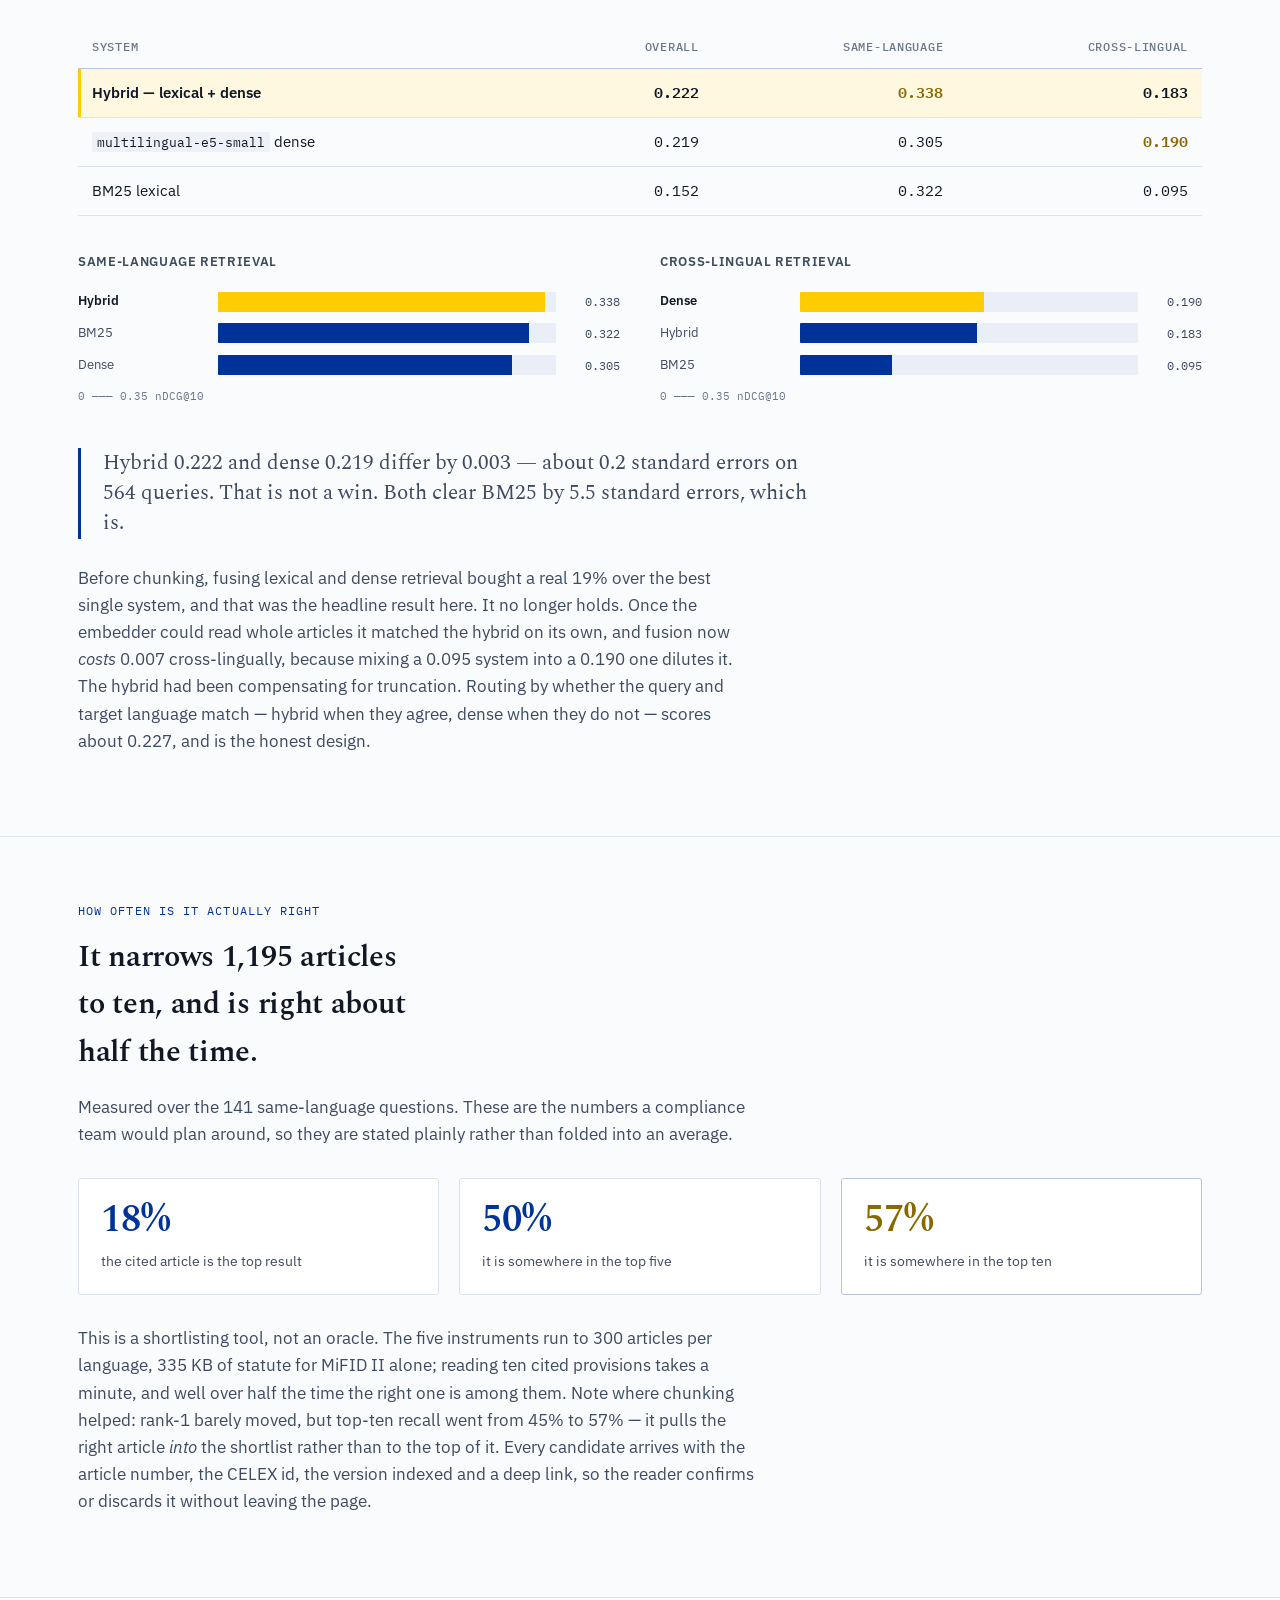
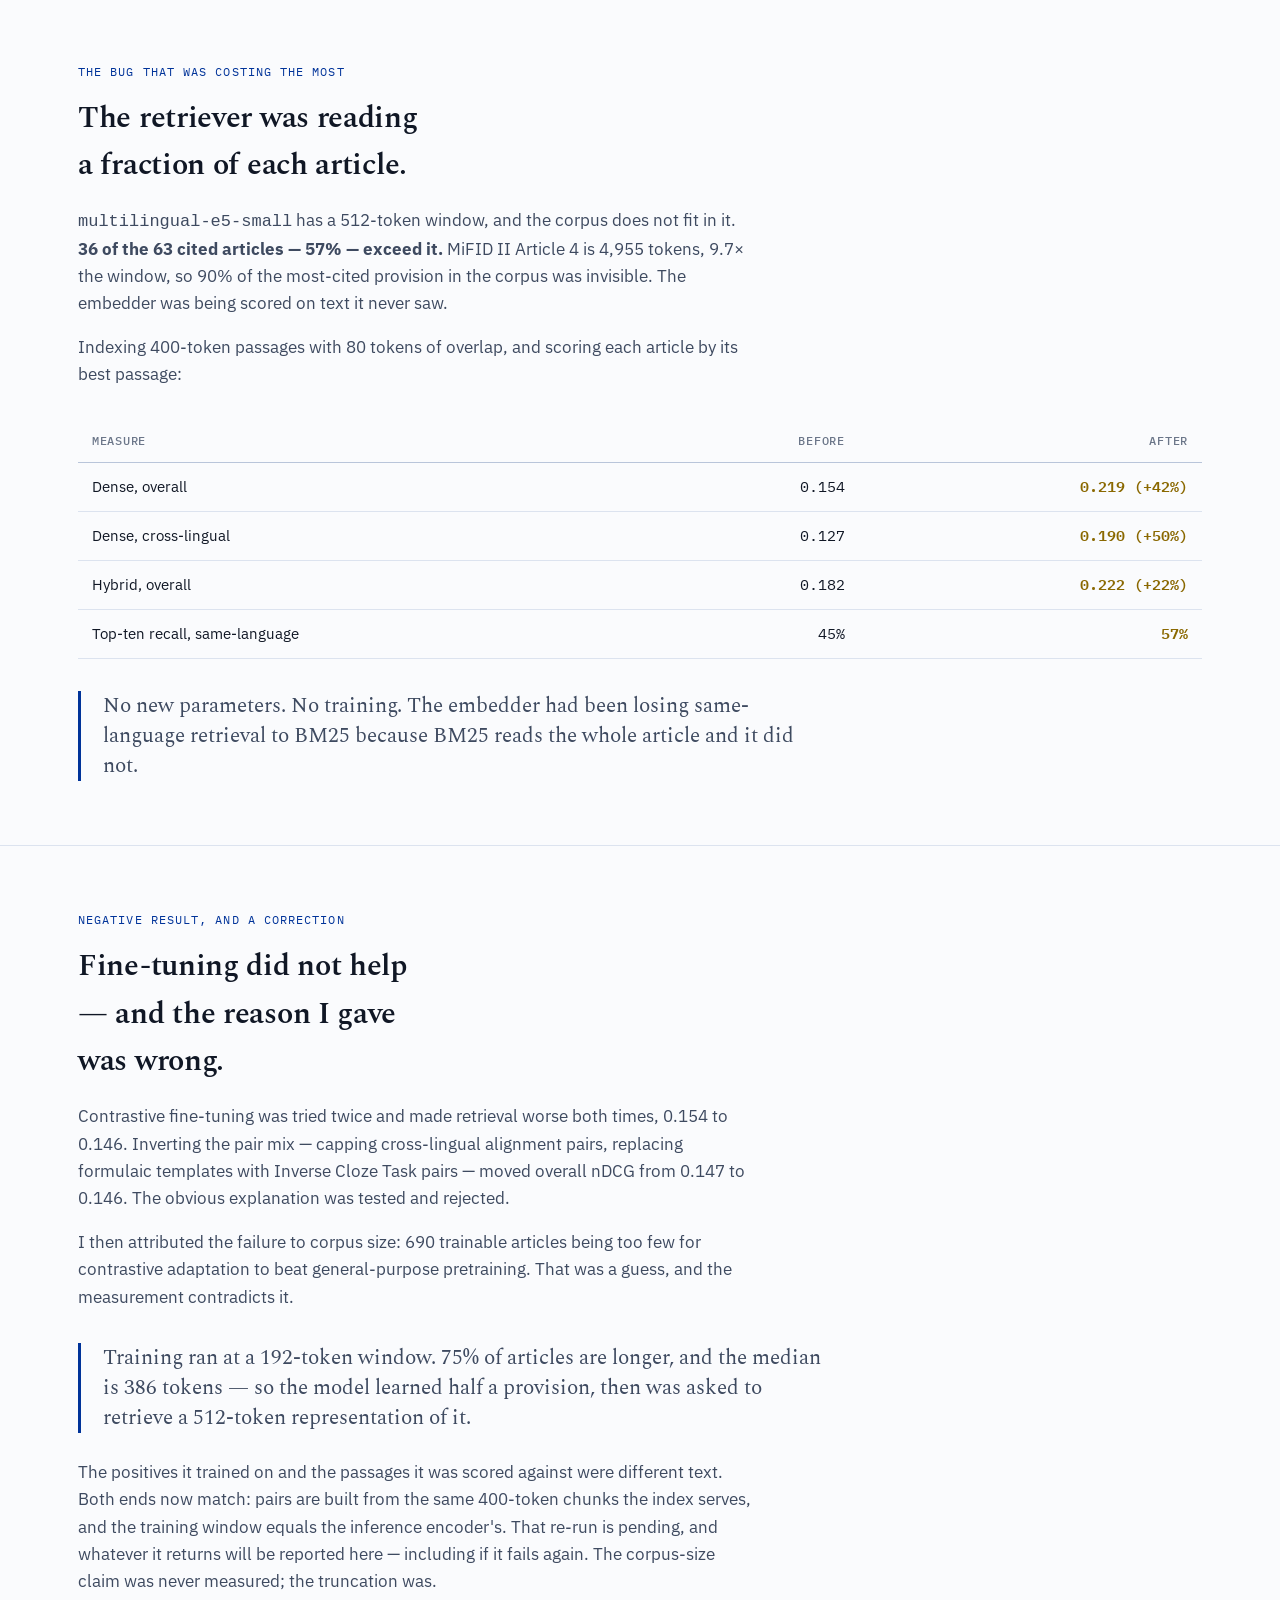
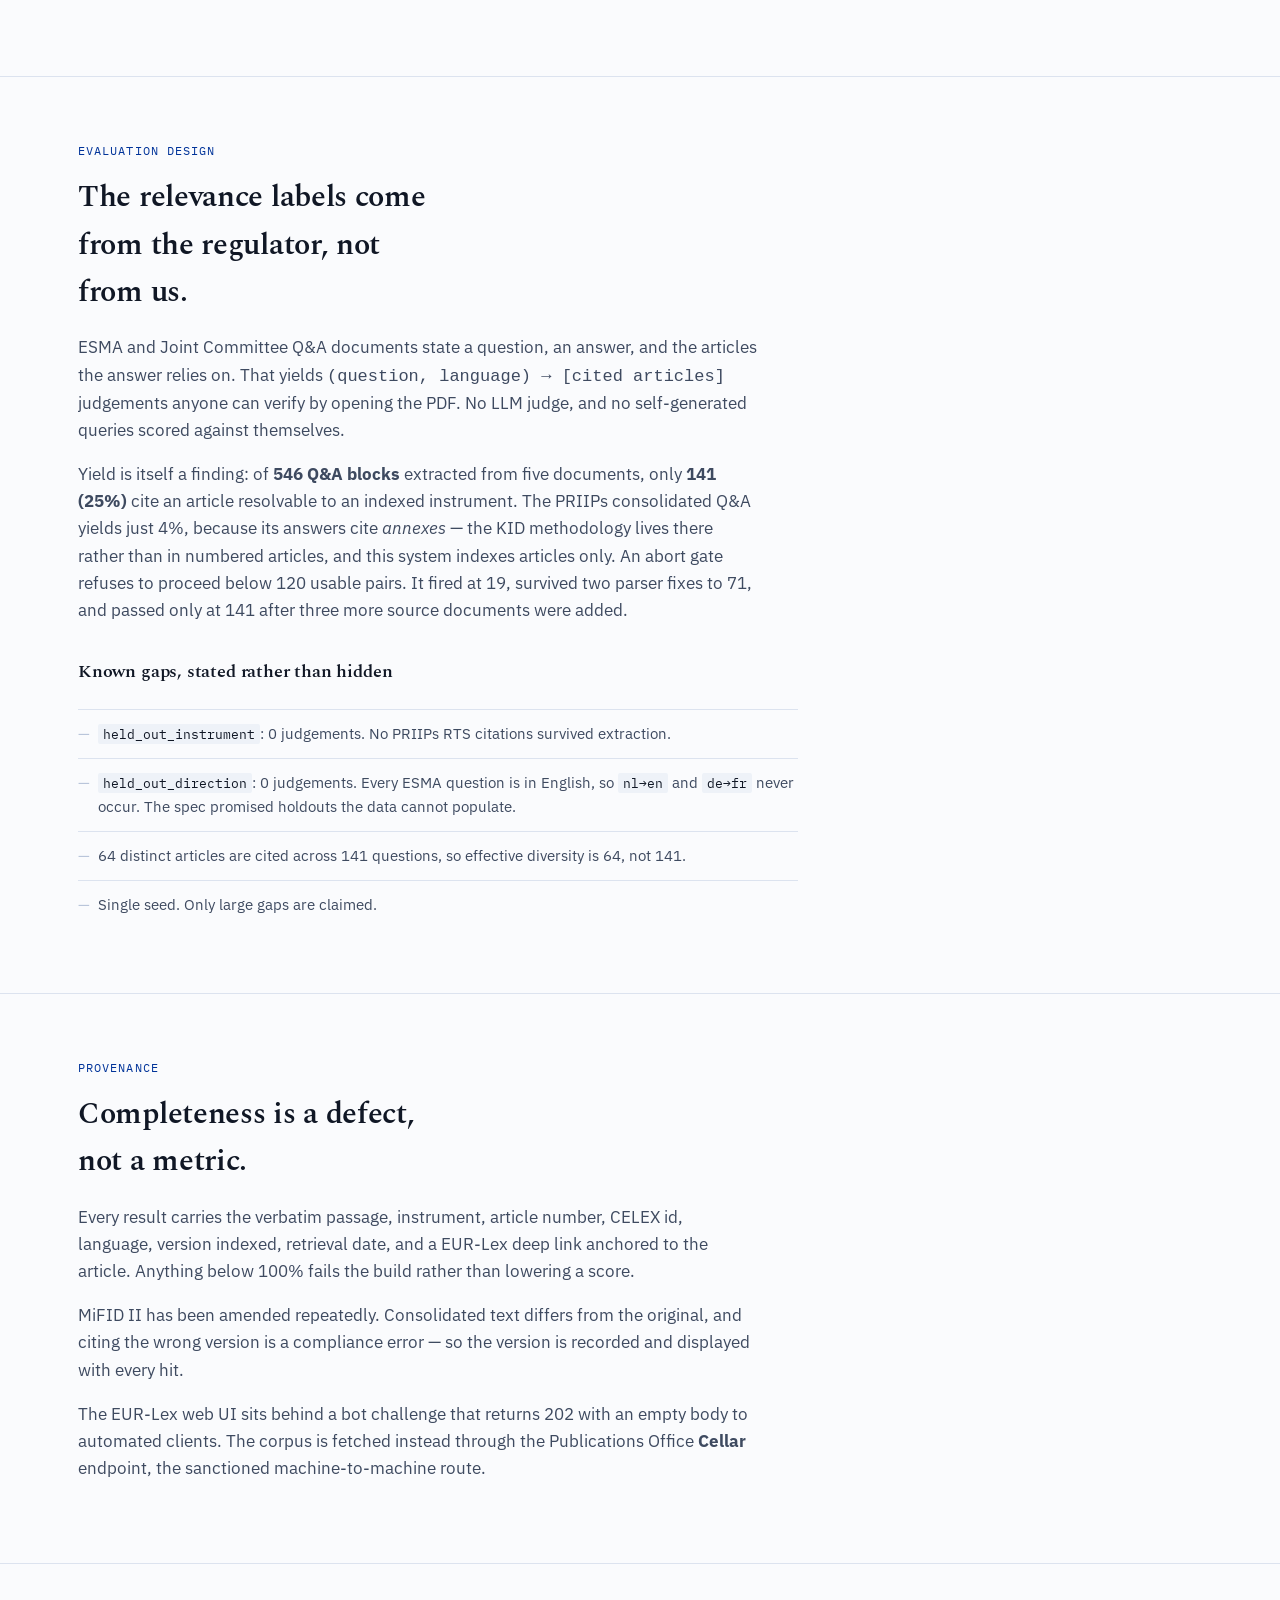
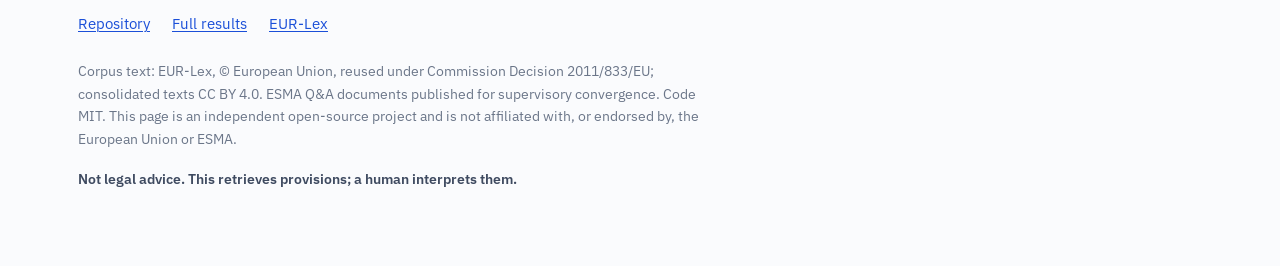
==== commit 165ea441: "Update results; fusion no longer beats dense once articles are chunked" ====
--- a/docs/index.html
+++ b/docs/index.html
@@ -52,7 +52,7 @@
     <div class="parallel">
 
       <article class="provision">
-        <div class="provision-head"><span class="lang">English</span><span class="latency">70 ms</span></div>
+        <div class="provision-head"><span class="lang">English</span><span class="latency">69 ms</span></div>
         <span class="verdict hit">Correct</span>
         <div class="article-no">Article 20</div>
         <div class="instrument">MiFID II · Directive 2014/65/EU</div>
@@ -64,7 +64,7 @@
       </article>
 
       <article class="provision">
-        <div class="provision-head"><span class="lang">Nederlands</span><span class="latency">45 ms</span></div>
+        <div class="provision-head"><span class="lang">Nederlands</span><span class="latency">68 ms</span></div>
         <span class="verdict hit">Correct</span>
         <div class="article-no">Artikel 20</div>
         <div class="instrument">MiFID II · Richtlijn 2014/65/EU</div>
@@ -76,7 +76,7 @@
       </article>
 
       <article class="provision">
-        <div class="provision-head"><span class="lang">Deutsch</span><span class="latency">42 ms</span></div>
+        <div class="provision-head"><span class="lang">Deutsch</span><span class="latency">100 ms</span></div>
         <span class="verdict hit">Correct</span>
         <div class="article-no">Artikel 20</div>
         <div class="instrument">MiFID II · Richtlinie 2014/65/EU</div>
@@ -88,7 +88,7 @@
       </article>
 
       <article class="provision">
-        <div class="provision-head"><span class="lang">Français</span><span class="latency">41 ms</span></div>
+        <div class="provision-head"><span class="lang">Français</span><span class="latency">45 ms</span></div>
         <span class="verdict miss">Wrong article</span>
         <div class="article-no">Article 18</div>
         <div class="instrument">MiFID II · Directive 2014/65/UE</div>
@@ -114,7 +114,7 @@
   <div class="shell">
     <div class="stat"><div class="n">1,195</div><div class="k">articles indexed</div></div>
     <div class="stat"><div class="n">4</div><div class="k">languages, any direction</div></div>
-    <div class="stat"><div class="n">45 ms</div><div class="k">median query</div></div>
+    <div class="stat"><div class="n">69 ms</div><div class="k">median query</div></div>
     <div class="stat"><div class="n">564</div><div class="k">evaluation queries</div></div>
   </div>
 </div>
@@ -122,7 +122,7 @@
 <section class="band" id="results">
   <div class="shell">
     <span class="section-no">Results</span>
-    <h2>Neither search method wins. Fusing them does.</h2>
+    <h2>Fusion was covering for a bug.</h2>
     <p>
       564 queries built from 141 ESMA question-to-article pairs, scored by nDCG@10 — the labels come
       from the regulator's own citations, not from generated queries scored against themselves.
@@ -134,10 +134,9 @@
           <tr><th>System</th><th>Overall</th><th>Same-language</th><th>Cross-lingual</th></tr>
         </thead>
         <tbody>
-          <tr class="win"><td>Hybrid — lexical + dense</td><td class="num">0.182</td><td class="num">0.282</td><td class="num">0.149</td></tr>
-          <tr><td><code>multilingual-e5-small</code> dense</td><td class="num">0.154</td><td class="num">0.236</td><td class="num">0.127</td></tr>
-          <tr><td>BM25 lexical</td><td class="num">0.152</td><td class="num best">0.322</td><td class="num">0.095</td></tr>
-          <tr><td>Fine-tuned embedder</td><td class="num">0.146</td><td class="num">0.171</td><td class="num">0.138</td></tr>
+          <tr class="win"><td>Hybrid — lexical + dense</td><td class="num">0.222</td><td class="num best">0.338</td><td class="num">0.183</td></tr>
+          <tr><td><code>multilingual-e5-small</code> dense</td><td class="num">0.219</td><td class="num">0.305</td><td class="num best">0.190</td></tr>
+          <tr><td>BM25 lexical</td><td class="num">0.152</td><td class="num">0.322</td><td class="num">0.095</td></tr>
         </tbody>
       </table>
     </div>
@@ -145,32 +144,32 @@
     <div class="panels">
       <div class="panel">
         <h3>Same-language retrieval</h3>
-        <div class="bar-row top"><span class="name">BM25</span><span class="track"><span class="fill" style="width:92.0%"></span></span><span class="v">0.322</span></div>
-        <div class="bar-row"><span class="name">Hybrid</span><span class="track"><span class="fill" style="width:80.6%"></span></span><span class="v">0.282</span></div>
-        <div class="bar-row"><span class="name">Dense</span><span class="track"><span class="fill" style="width:67.4%"></span></span><span class="v">0.236</span></div>
-        <div class="bar-row"><span class="name">Fine-tuned</span><span class="track"><span class="fill" style="width:48.9%"></span></span><span class="v">0.171</span></div>
+        <div class="bar-row top"><span class="name">Hybrid</span><span class="track"><span class="fill" style="width:96.6%"></span></span><span class="v">0.338</span></div>
+        <div class="bar-row"><span class="name">BM25</span><span class="track"><span class="fill" style="width:92.0%"></span></span><span class="v">0.322</span></div>
+        <div class="bar-row"><span class="name">Dense</span><span class="track"><span class="fill" style="width:87.1%"></span></span><span class="v">0.305</span></div>
         <p class="axis">0 ——— 0.35 nDCG@10</p>
       </div>
       <div class="panel">
         <h3>Cross-lingual retrieval</h3>
-        <div class="bar-row top"><span class="name">Hybrid</span><span class="track"><span class="fill" style="width:42.6%"></span></span><span class="v">0.149</span></div>
-        <div class="bar-row"><span class="name">Fine-tuned</span><span class="track"><span class="fill" style="width:39.4%"></span></span><span class="v">0.138</span></div>
-        <div class="bar-row"><span class="name">Dense</span><span class="track"><span class="fill" style="width:36.3%"></span></span><span class="v">0.127</span></div>
+        <div class="bar-row top"><span class="name">Dense</span><span class="track"><span class="fill" style="width:54.3%"></span></span><span class="v">0.190</span></div>
+        <div class="bar-row"><span class="name">Hybrid</span><span class="track"><span class="fill" style="width:52.3%"></span></span><span class="v">0.183</span></div>
         <div class="bar-row"><span class="name">BM25</span><span class="track"><span class="fill" style="width:27.1%"></span></span><span class="v">0.095</span></div>
         <p class="axis">0 ——— 0.35 nDCG@10</p>
       </div>
     </div>
 
     <p class="pull">
-      Overall, BM25 scores 0.152 and the embedder 0.154. Read only that column and the honest
-      conclusion is “no difference.” It is wrong twice.
+      Hybrid 0.222 and dense 0.219 differ by 0.003 — about 0.2 standard errors on 564 queries. That is
+      not a win. Both clear BM25 by 5.5 standard errors, which is.
     </p>
 
     <p style="margin-top:26px">
-      BM25 beats the embedder by 36% when the question and the law share a language — legal terminology
-      is distinctive, and exact terms match. The embedder beats BM25 by 33% across languages, which BM25
-      cannot do at all. Reciprocal rank fusion takes both, and lands 19% above the best single system
-      with the best cross-lingual score of anything tested.
+      Before chunking, fusing lexical and dense retrieval bought a real 19% over the best single system,
+      and that was the headline result here. It no longer holds. Once the embedder could read whole
+      articles it matched the hybrid on its own, and fusion now <em>costs</em> 0.007 cross-lingually,
+      because mixing a 0.095 system into a 0.190 one dilutes it. The hybrid had been compensating for
+      truncation. Routing by whether the query and target language match — hybrid when they agree, dense
+      when they do not — scores about 0.227, and is the honest design.
     </p>
   </div>
 </section>
@@ -185,15 +184,17 @@
     </p>
 
     <div class="funnel">
-      <div class="rung"><div class="pct">17%</div><div class="lbl">the cited article is the top result</div></div>
-      <div class="rung"><div class="pct">40%</div><div class="lbl">it is somewhere in the top five</div></div>
-      <div class="rung wide"><div class="pct">45%</div><div class="lbl">it is somewhere in the top ten</div></div>
+      <div class="rung"><div class="pct">18%</div><div class="lbl">the cited article is the top result</div></div>
+      <div class="rung"><div class="pct">50%</div><div class="lbl">it is somewhere in the top five</div></div>
+      <div class="rung wide"><div class="pct">57%</div><div class="lbl">it is somewhere in the top ten</div></div>
     </div>
 
     <p style="margin-top:30px">
       This is a shortlisting tool, not an oracle. The five instruments run to 300 articles per language,
-      335 KB of statute for MiFID II alone; reading ten cited provisions takes a minute, and just under
-      half the time the right one is among them. Every candidate arrives with the article number, the CELEX id, the version indexed and a
+      335 KB of statute for MiFID II alone; reading ten cited provisions takes a minute, and well over
+      half the time the right one is among them. Note where chunking helped: rank-1 barely moved, but
+      top-ten recall went from 45% to 57% — it pulls the right article <em>into</em> the shortlist rather
+      than to the top of it. Every candidate arrives with the article number, the CELEX id, the version indexed and a
       deep link, so the reader confirms or discards it without leaving the page.
     </p>
   </div>
@@ -201,25 +202,61 @@
 
 <section class="band">
   <div class="shell">
-    <span class="section-no">Negative result</span>
-    <h2>Fine-tuning did not help, and that is reported too.</h2>
-    <p>
-      Contrastive fine-tuning of the embedder was tried twice and made retrieval slightly worse overall,
-      0.154 to 0.146. It improved cross-lingual retrieval, 0.127 to 0.138, while degrading same-language
-      retrieval further, 0.236 to 0.171.
-    </p>
-    <p>
-      The first run was 76% cross-lingual alignment pairs, teaching <em>“these two texts are the same
-      provision”</em> rather than <em>“this question is answered by this provision.”</em> So the mix was
-      inverted: alignment pairs capped, formulaic templates replaced with Inverse Cloze Task pairs that
-      draw a real sentence from the article as the query. Question-like pairs went from 23% to 74%, and
-      epochs doubled.
-    </p>
-    <p class="pull">Overall nDCG moved from 0.147 to 0.146. The obvious explanation was tested and rejected.</p>
+    <span class="section-no">The bug that was costing the most</span>
+    <h2>The retriever was reading a fraction of each article.</h2>
+    <p>
+      <code>multilingual-e5-small</code> has a 512-token window, and the corpus does not fit in it.
+      <strong>36 of the 63 cited articles — 57% — exceed it.</strong> MiFID II Article 4 is 4,955 tokens,
+      9.7&times; the window, so 90% of the most-cited provision in the corpus was invisible. The embedder
+      was being scored on text it never saw.
+    </p>
+    <p>
+      Indexing 400-token passages with 80 tokens of overlap, and scoring each article by its best
+      passage:
+    </p>
+
+    <div class="table-wrap">
+      <table>
+        <thead><tr><th>Measure</th><th>Before</th><th>After</th></tr></thead>
+        <tbody>
+          <tr><td>Dense, overall</td><td class="num">0.154</td><td class="num best">0.219 (+42%)</td></tr>
+          <tr><td>Dense, cross-lingual</td><td class="num">0.127</td><td class="num best">0.190 (+50%)</td></tr>
+          <tr><td>Hybrid, overall</td><td class="num">0.182</td><td class="num best">0.222 (+22%)</td></tr>
+          <tr><td>Top-ten recall, same-language</td><td class="num">45%</td><td class="num best">57%</td></tr>
+        </tbody>
+      </table>
+    </div>
+
+    <p class="pull">
+      No new parameters. No training. The embedder had been losing same-language retrieval to BM25
+      because BM25 reads the whole article and it did not.
+    </p>
+  </div>
+</section>
+
+<section class="band">
+  <div class="shell">
+    <span class="section-no">Negative result, and a correction</span>
+    <h2>Fine-tuning did not help — and the reason I gave was wrong.</h2>
+    <p>
+      Contrastive fine-tuning was tried twice and made retrieval worse both times, 0.154 to 0.146.
+      Inverting the pair mix — capping cross-lingual alignment pairs, replacing formulaic templates with
+      Inverse Cloze Task pairs — moved overall nDCG from 0.147 to 0.146. The obvious explanation was
+      tested and rejected.
+    </p>
+    <p>
+      I then attributed the failure to corpus size: 690 trainable articles being too few for contrastive
+      adaptation to beat general-purpose pretraining. That was a guess, and the measurement contradicts it.
+    </p>
+    <p class="pull">
+      Training ran at a 192-token window. 75% of articles are longer, and the median is 386 tokens — so
+      the model learned half a provision, then was asked to retrieve a 512-token representation of it.
+    </p>
     <p style="margin-top:26px">
-      The remaining likely cause is corpus size. 690 trainable articles is too little for contrastive
-      adaptation to beat general-purpose pretraining. Domain fine-tuning is not free, and below some
-      corpus size it is negative — which is worth knowing before spending the GPU budget.
+      The positives it trained on and the passages it was scored against were different text. Both ends
+      now match: pairs are built from the same 400-token chunks the index serves, and the training window
+      equals the inference encoder's. That re-run is pending, and whatever it returns will be reported
+      here — including if it fails again. The corpus-size claim was never measured; the truncation was.
     </p>
   </div>
 </section>
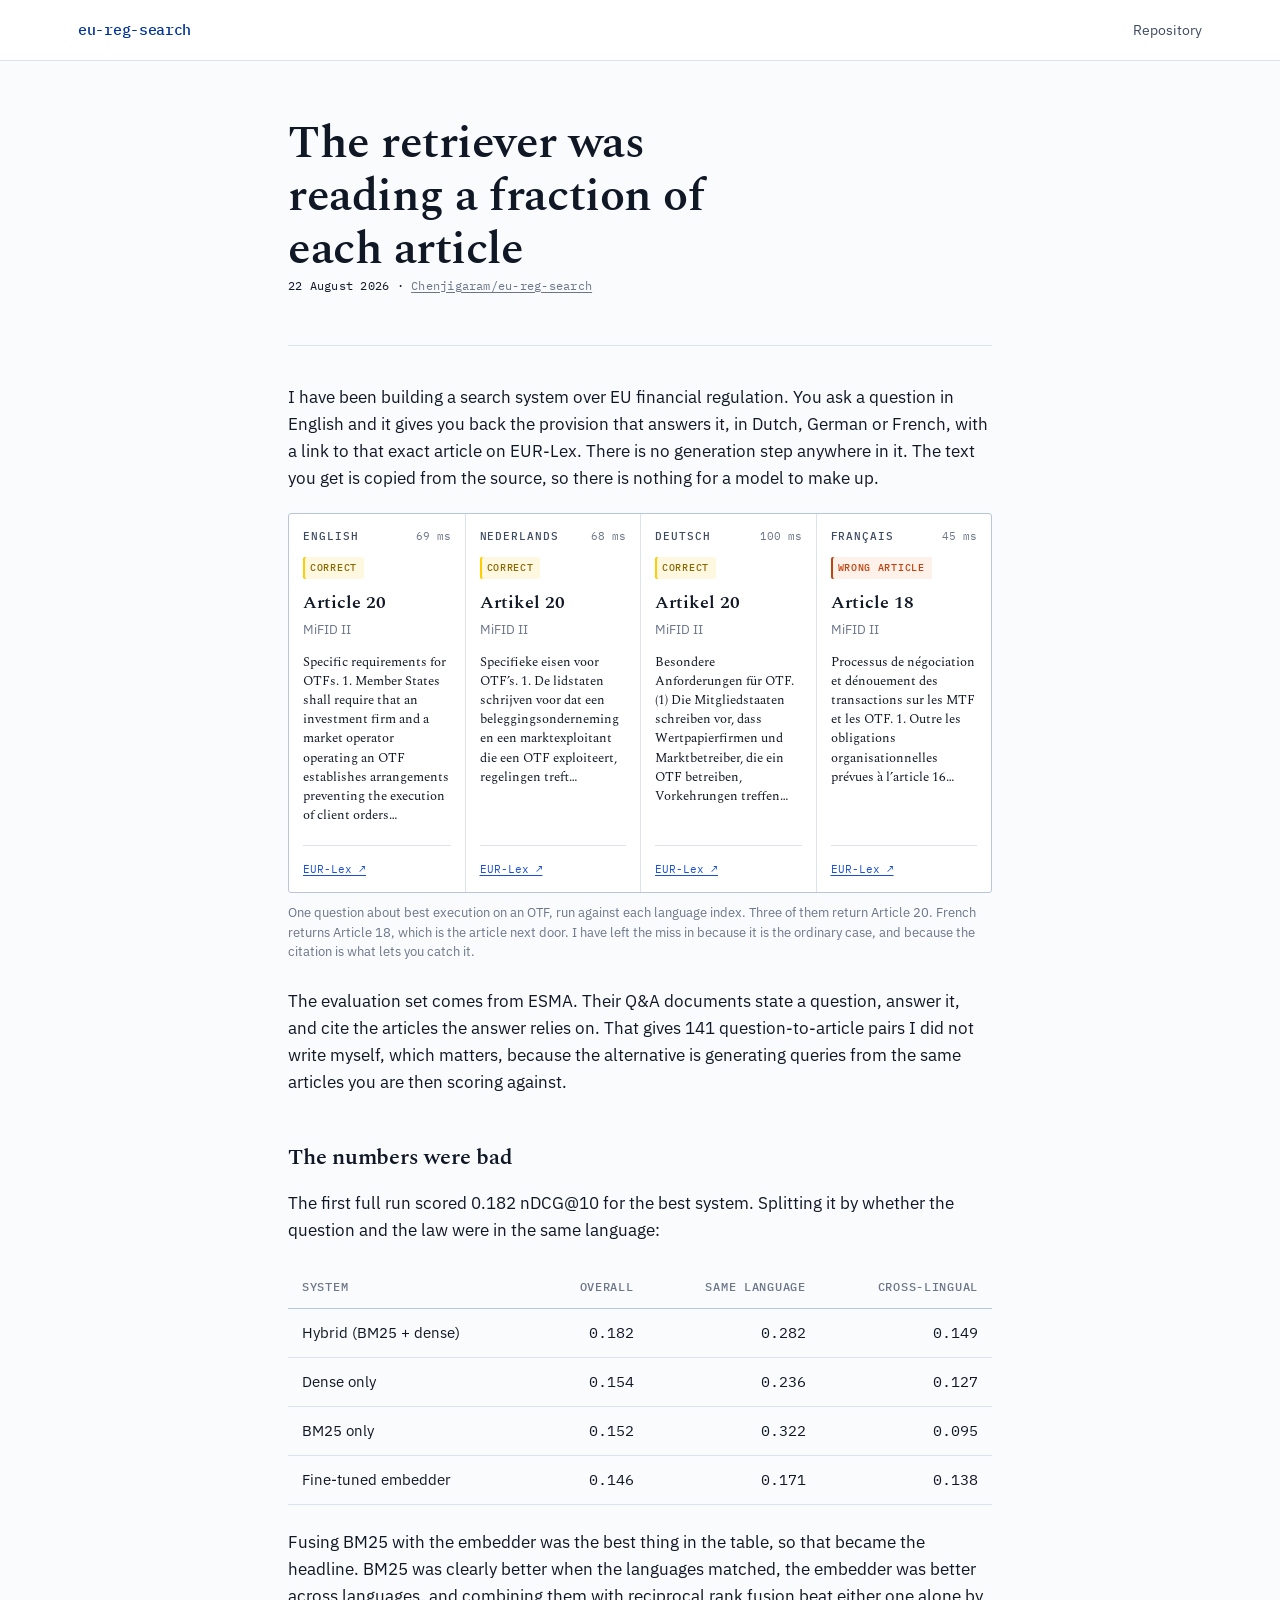
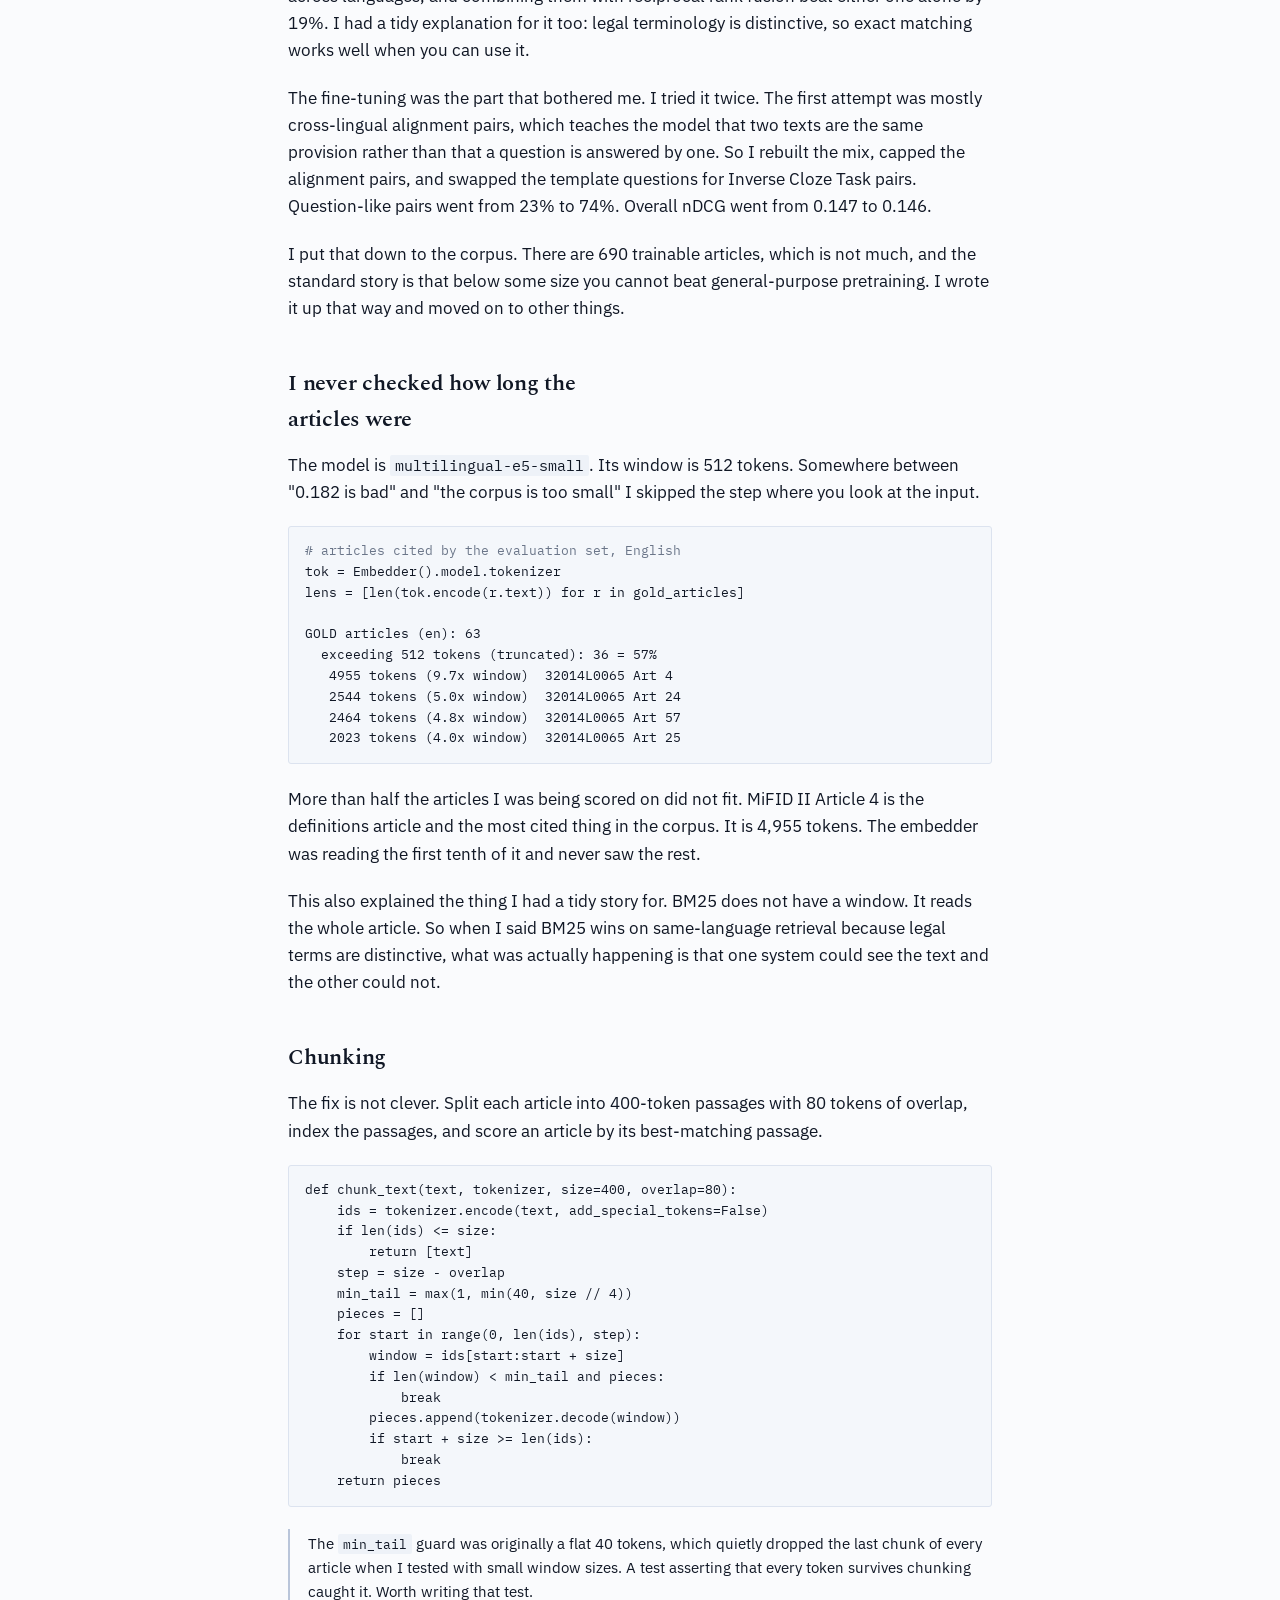
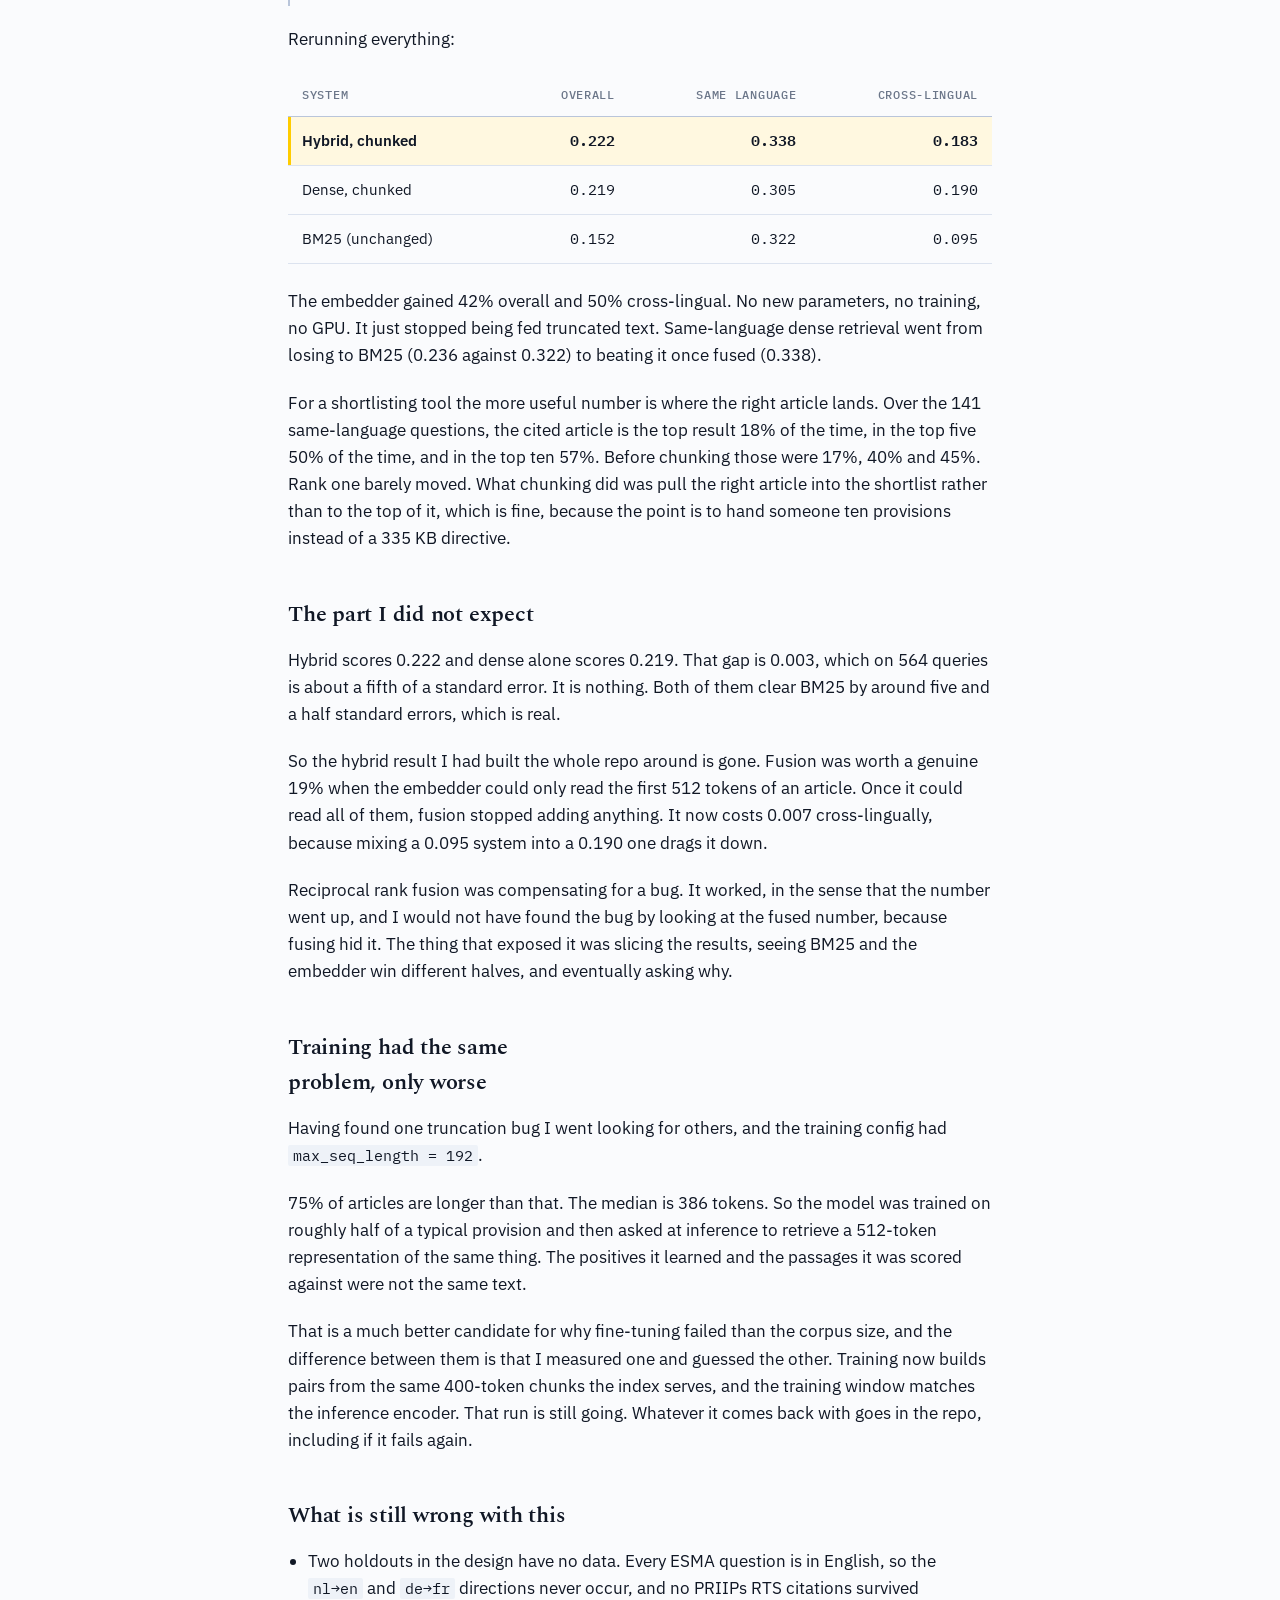
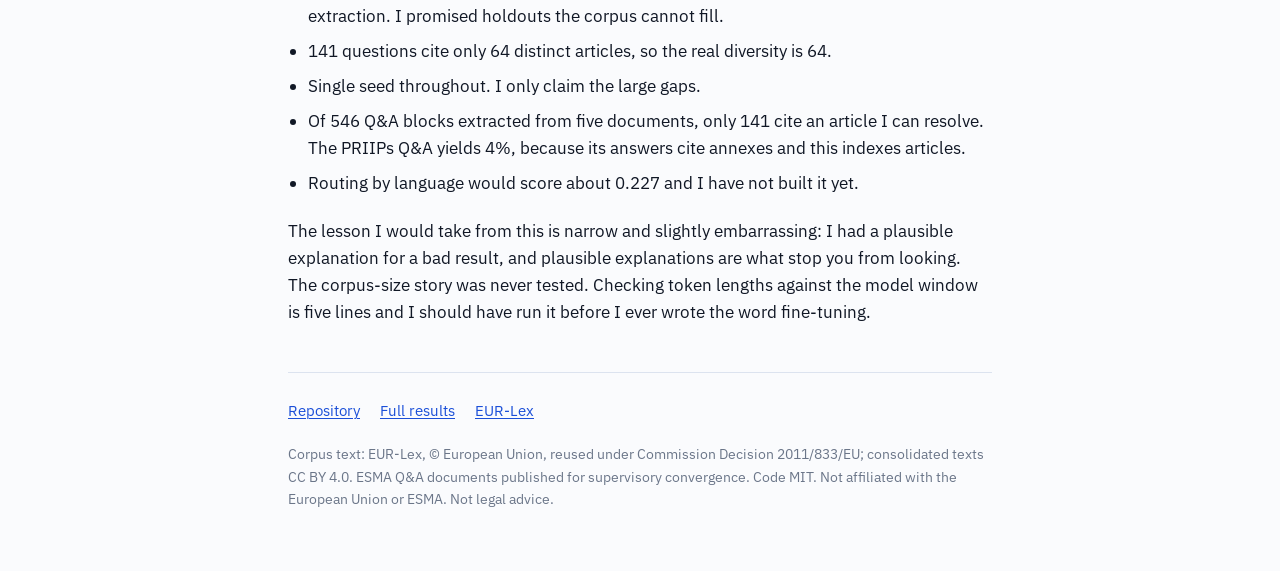
==== commit 0d803d14: "Rewrite the page as a writeup" ====
--- a/docs/index.html
+++ b/docs/index.html
@@ -3,12 +3,12 @@
 <head>
 <meta charset="utf-8">
 <meta name="viewport" content="width=device-width, initial-scale=1">
-<title>eu-reg-search — cross-lingual retrieval over EU financial regulation</title>
-<meta name="description" content="Ask a question in English, get the exact provision of EU financial regulation that answers it — in Dutch, German or French — with a EUR-Lex link that proves it.">
+<title>eu-reg-search — the retriever was reading a fraction of each article</title>
+<meta name="description" content="A search system over EU financial regulation scored badly. I blamed the corpus size. The real cause was a 512-token window and articles that were ten times longer.">
 <link rel="icon" href="favicon.svg" type="image/svg+xml">
-<meta property="og:type" content="website">
-<meta property="og:title" content="eu-reg-search — one question, the same provision, in four languages">
-<meta property="og:description" content="Cross-lingual retrieval over EU financial regulation. Verbatim EUR-Lex text with a deep link that proves it. Evaluated against ESMA's own citations.">
+<meta property="og:type" content="article">
+<meta property="og:title" content="The retriever was reading a fraction of each article">
+<meta property="og:description" content="A search system over EU financial regulation scored badly. I blamed the corpus size. The real cause was a 512-token window.">
 <meta property="og:url" content="https://chenjigaram.github.io/eu-reg-search/">
 <meta property="og:image" content="https://chenjigaram.github.io/eu-reg-search/og-card.png">
 <meta name="twitter:card" content="summary_large_image">
@@ -23,309 +23,287 @@
   <div class="shell">
     <span class="wordmark">eu-reg-search</span>
     <nav>
-      <span class="sections">
-        <a href="#results">Results</a>
-        <a href="#accuracy">Accuracy</a>
-        <a href="#evaluation">Evaluation</a>
-      </span>
       <a href="https://github.com/Chenjigaram/eu-reg-search">Repository</a>
     </nav>
   </div>
 </header>
 
-<section class="hero">
-  <div class="shell">
-    <p class="eyebrow">Cross-lingual retrieval · EU financial regulation</p>
-    <h1>One question. The same provision, in <em>four languages</em>.</h1>
-    <p class="lede">
-      EU law is enacted in 24 equally authentic language versions. Ask in English and this returns the
-      provision that answers you — in Dutch, German or French — as verbatim EUR-Lex text with a link
-      anchored to the article. Nothing is generated, so there is nothing to hallucinate.
-    </p>
-
-    <div class="query">
-      <span class="query-tag">Question&nbsp;→</span>
-      <p>When an investment firm operates an OTF, at which level should the best execution policy be
-      set? At the level of the investment firm or at the level of the OTF or both?</p>
+<article class="post">
+  <div class="post-shell">
+
+    <div class="post-header">
+      <h1>The retriever was reading a fraction of each article</h1>
+      <p class="byline">22 August 2026 · <a href="https://github.com/Chenjigaram/eu-reg-search">Chenjigaram/eu-reg-search</a></p>
     </div>
 
-    <div class="parallel">
-
-      <article class="provision">
-        <div class="provision-head"><span class="lang">English</span><span class="latency">69 ms</span></div>
-        <span class="verdict hit">Correct</span>
-        <div class="article-no">Article 20</div>
-        <div class="instrument">MiFID II · Directive 2014/65/EU</div>
-        <p class="passage">Specific requirements for OTFs. 1. Member States shall require that an investment
-        firm and a market operator operating an OTF establishes arrangements preventing the execution of
-        client orders in an OTF against the proprietary capital…</p>
-        <div class="cite">CELEX 32014L0065 · consolidated<br>retrieved 2026-08-21<br>
-        <a href="https://eur-lex.europa.eu/legal-content/EN/TXT/HTML/?uri=CELEX:32014L0065#d1e3901-349-1">Open on EUR-Lex ↗</a></div>
-      </article>
-
-      <article class="provision">
-        <div class="provision-head"><span class="lang">Nederlands</span><span class="latency">68 ms</span></div>
-        <span class="verdict hit">Correct</span>
-        <div class="article-no">Artikel 20</div>
-        <div class="instrument">MiFID II · Richtlijn 2014/65/EU</div>
-        <p class="passage">Specifieke eisen voor OTF’s. 1. De lidstaten schrijven voor dat een
-        beleggingsonderneming en een marktexploitant die een OTF exploiteert, regelingen treft om te
-        voorkomen dat orders van cliënten via een OTF worden uitgevoerd…</p>
-        <div class="cite">CELEX 32014L0065 · consolidated<br>retrieved 2026-08-21<br>
-        <a href="https://eur-lex.europa.eu/legal-content/NL/TXT/HTML/?uri=CELEX:32014L0065#d1e3921-349-1">Open op EUR-Lex ↗</a></div>
-      </article>
-
-      <article class="provision">
-        <div class="provision-head"><span class="lang">Deutsch</span><span class="latency">100 ms</span></div>
-        <span class="verdict hit">Correct</span>
-        <div class="article-no">Artikel 20</div>
-        <div class="instrument">MiFID II · Richtlinie 2014/65/EU</div>
-        <p class="passage">Besondere Anforderungen für OTF. (1) Die Mitgliedstaaten schreiben vor, dass
-        Wertpapierfirmen und Marktbetreiber, die ein OTF betreiben, Vorkehrungen treffen, durch die die
-        Ausführung von Kundenaufträgen in einem OTF…</p>
-        <div class="cite">CELEX 32014L0065 · consolidated<br>retrieved 2026-08-21<br>
-        <a href="https://eur-lex.europa.eu/legal-content/DE/TXT/HTML/?uri=CELEX:32014L0065#d1e3935-349-1">Auf EUR-Lex öffnen ↗</a></div>
-      </article>
-
-      <article class="provision">
-        <div class="provision-head"><span class="lang">Français</span><span class="latency">45 ms</span></div>
-        <span class="verdict miss">Wrong article</span>
-        <div class="article-no">Article 18</div>
-        <div class="instrument">MiFID II · Directive 2014/65/UE</div>
-        <p class="passage">Processus de négociation et dénouement des transactions sur les MTF et les OTF.
-        1. Outre les obligations organisationnelles prévues à l’article 16, les États membres exigent des
-        entreprises d’investissement…</p>
-        <div class="cite">CELEX 32014L0065 · consolidated<br>retrieved 2026-08-21<br>
-        <a href="https://eur-lex.europa.eu/legal-content/FR/TXT/HTML/?uri=CELEX:32014L0065#d1e4162-349-1">Ouvrir sur EUR-Lex ↗</a></div>
-      </article>
-
-    </div>
-
-    <p class="parallel-note">
-      Three languages return Article 20. French returns Article 18 — the neighbouring provision, on
-      trading on MTFs and OTFs rather than the specific OTF requirements. That miss is the argument for
-      the citation: the reader clicks through and catches it in seconds. A system that answered in prose
-      would have stated it as fact.
-    </p>
-  </div>
-</section>
-
-<div class="strip">
-  <div class="shell">
-    <div class="stat"><div class="n">1,195</div><div class="k">articles indexed</div></div>
-    <div class="stat"><div class="n">4</div><div class="k">languages, any direction</div></div>
-    <div class="stat"><div class="n">69 ms</div><div class="k">median query</div></div>
-    <div class="stat"><div class="n">564</div><div class="k">evaluation queries</div></div>
-  </div>
-</div>
-
-<section class="band" id="results">
-  <div class="shell">
-    <span class="section-no">Results</span>
-    <h2>Fusion was covering for a bug.</h2>
-    <p>
-      564 queries built from 141 ESMA question-to-article pairs, scored by nDCG@10 — the labels come
-      from the regulator's own citations, not from generated queries scored against themselves.
+    <p>
+      I have been building a search system over EU financial regulation. You ask a question in English
+      and it gives you back the provision that answers it, in Dutch, German or French, with a link to
+      that exact article on EUR-Lex. There is no generation step anywhere in it. The text you get is
+      copied from the source, so there is nothing for a model to make up.
+    </p>
+
+    <figure>
+      <div class="parallel">
+        <div class="provision">
+          <div class="provision-head"><span class="lang">English</span><span class="latency">69 ms</span></div>
+          <span class="verdict hit">Correct</span>
+          <div class="article-no">Article 20</div>
+          <div class="instrument">MiFID II</div>
+          <p class="passage">Specific requirements for OTFs. 1. Member States shall require that an
+          investment firm and a market operator operating an OTF establishes arrangements preventing
+          the execution of client orders…</p>
+          <div class="cite"><a href="https://eur-lex.europa.eu/legal-content/EN/TXT/HTML/?uri=CELEX:32014L0065#d1e3901-349-1">EUR-Lex ↗</a></div>
+        </div>
+        <div class="provision">
+          <div class="provision-head"><span class="lang">Nederlands</span><span class="latency">68 ms</span></div>
+          <span class="verdict hit">Correct</span>
+          <div class="article-no">Artikel 20</div>
+          <div class="instrument">MiFID II</div>
+          <p class="passage">Specifieke eisen voor OTF’s. 1. De lidstaten schrijven voor dat een
+          beleggingsonderneming en een marktexploitant die een OTF exploiteert, regelingen treft…</p>
+          <div class="cite"><a href="https://eur-lex.europa.eu/legal-content/NL/TXT/HTML/?uri=CELEX:32014L0065#d1e3921-349-1">EUR-Lex ↗</a></div>
+        </div>
+        <div class="provision">
+          <div class="provision-head"><span class="lang">Deutsch</span><span class="latency">100 ms</span></div>
+          <span class="verdict hit">Correct</span>
+          <div class="article-no">Artikel 20</div>
+          <div class="instrument">MiFID II</div>
+          <p class="passage">Besondere Anforderungen für OTF. (1) Die Mitgliedstaaten schreiben vor,
+          dass Wertpapierfirmen und Marktbetreiber, die ein OTF betreiben, Vorkehrungen treffen…</p>
+          <div class="cite"><a href="https://eur-lex.europa.eu/legal-content/DE/TXT/HTML/?uri=CELEX:32014L0065#d1e3935-349-1">EUR-Lex ↗</a></div>
+        </div>
+        <div class="provision">
+          <div class="provision-head"><span class="lang">Français</span><span class="latency">45 ms</span></div>
+          <span class="verdict miss">Wrong article</span>
+          <div class="article-no">Article 18</div>
+          <div class="instrument">MiFID II</div>
+          <p class="passage">Processus de négociation et dénouement des transactions sur les MTF et les
+          OTF. 1. Outre les obligations organisationnelles prévues à l’article 16…</p>
+          <div class="cite"><a href="https://eur-lex.europa.eu/legal-content/FR/TXT/HTML/?uri=CELEX:32014L0065#d1e4162-349-1">EUR-Lex ↗</a></div>
+        </div>
+      </div>
+      <figcaption>
+        One question about best execution on an OTF, run against each language index. Three of them
+        return Article 20. French returns Article 18, which is the article next door. I have left the
+        miss in because it is the ordinary case, and because the citation is what lets you catch it.
+      </figcaption>
+    </figure>
+
+    <p>
+      The evaluation set comes from ESMA. Their Q&amp;A documents state a question, answer it, and cite
+      the articles the answer relies on. That gives 141 question-to-article pairs I did not write
+      myself, which matters, because the alternative is generating queries from the same articles you
+      are then scoring against.
+    </p>
+
+    <h2>The numbers were bad</h2>
+
+    <p>
+      The first full run scored 0.182 nDCG@10 for the best system. Splitting it by whether the question
+      and the law were in the same language:
     </p>
 
     <div class="table-wrap">
       <table>
-        <thead>
-          <tr><th>System</th><th>Overall</th><th>Same-language</th><th>Cross-lingual</th></tr>
-        </thead>
+        <thead><tr><th>System</th><th>Overall</th><th>Same language</th><th>Cross-lingual</th></tr></thead>
         <tbody>
-          <tr class="win"><td>Hybrid — lexical + dense</td><td class="num">0.222</td><td class="num best">0.338</td><td class="num">0.183</td></tr>
-          <tr><td><code>multilingual-e5-small</code> dense</td><td class="num">0.219</td><td class="num">0.305</td><td class="num best">0.190</td></tr>
-          <tr><td>BM25 lexical</td><td class="num">0.152</td><td class="num">0.322</td><td class="num">0.095</td></tr>
+          <tr><td>Hybrid (BM25 + dense)</td><td class="num">0.182</td><td class="num">0.282</td><td class="num">0.149</td></tr>
+          <tr><td>Dense only</td><td class="num">0.154</td><td class="num">0.236</td><td class="num">0.127</td></tr>
+          <tr><td>BM25 only</td><td class="num">0.152</td><td class="num">0.322</td><td class="num">0.095</td></tr>
+          <tr><td>Fine-tuned embedder</td><td class="num">0.146</td><td class="num">0.171</td><td class="num">0.138</td></tr>
         </tbody>
       </table>
     </div>
 
-    <div class="panels">
-      <div class="panel">
-        <h3>Same-language retrieval</h3>
-        <div class="bar-row top"><span class="name">Hybrid</span><span class="track"><span class="fill" style="width:96.6%"></span></span><span class="v">0.338</span></div>
-        <div class="bar-row"><span class="name">BM25</span><span class="track"><span class="fill" style="width:92.0%"></span></span><span class="v">0.322</span></div>
-        <div class="bar-row"><span class="name">Dense</span><span class="track"><span class="fill" style="width:87.1%"></span></span><span class="v">0.305</span></div>
-        <p class="axis">0 ——— 0.35 nDCG@10</p>
-      </div>
-      <div class="panel">
-        <h3>Cross-lingual retrieval</h3>
-        <div class="bar-row top"><span class="name">Dense</span><span class="track"><span class="fill" style="width:54.3%"></span></span><span class="v">0.190</span></div>
-        <div class="bar-row"><span class="name">Hybrid</span><span class="track"><span class="fill" style="width:52.3%"></span></span><span class="v">0.183</span></div>
-        <div class="bar-row"><span class="name">BM25</span><span class="track"><span class="fill" style="width:27.1%"></span></span><span class="v">0.095</span></div>
-        <p class="axis">0 ——— 0.35 nDCG@10</p>
-      </div>
-    </div>
-
-    <p class="pull">
-      Hybrid 0.222 and dense 0.219 differ by 0.003 — about 0.2 standard errors on 564 queries. That is
-      not a win. Both clear BM25 by 5.5 standard errors, which is.
-    </p>
-
-    <p style="margin-top:26px">
-      Before chunking, fusing lexical and dense retrieval bought a real 19% over the best single system,
-      and that was the headline result here. It no longer holds. Once the embedder could read whole
-      articles it matched the hybrid on its own, and fusion now <em>costs</em> 0.007 cross-lingually,
-      because mixing a 0.095 system into a 0.190 one dilutes it. The hybrid had been compensating for
-      truncation. Routing by whether the query and target language match — hybrid when they agree, dense
-      when they do not — scores about 0.227, and is the honest design.
-    </p>
-  </div>
-</section>
-
-<section class="band" id="accuracy">
-  <div class="shell">
-    <span class="section-no">How often is it actually right</span>
-    <h2>It narrows 1,195 articles to ten, and is right about half the time.</h2>
-    <p>
-      Measured over the 141 same-language questions. These are the numbers a compliance team would
-      plan around, so they are stated plainly rather than folded into an average.
-    </p>
-
-    <div class="funnel">
-      <div class="rung"><div class="pct">18%</div><div class="lbl">the cited article is the top result</div></div>
-      <div class="rung"><div class="pct">50%</div><div class="lbl">it is somewhere in the top five</div></div>
-      <div class="rung wide"><div class="pct">57%</div><div class="lbl">it is somewhere in the top ten</div></div>
-    </div>
-
-    <p style="margin-top:30px">
-      This is a shortlisting tool, not an oracle. The five instruments run to 300 articles per language,
-      335 KB of statute for MiFID II alone; reading ten cited provisions takes a minute, and well over
-      half the time the right one is among them. Note where chunking helped: rank-1 barely moved, but
-      top-ten recall went from 45% to 57% — it pulls the right article <em>into</em> the shortlist rather
-      than to the top of it. Every candidate arrives with the article number, the CELEX id, the version indexed and a
-      deep link, so the reader confirms or discards it without leaving the page.
-    </p>
-  </div>
-</section>
-
-<section class="band">
-  <div class="shell">
-    <span class="section-no">The bug that was costing the most</span>
-    <h2>The retriever was reading a fraction of each article.</h2>
-    <p>
-      <code>multilingual-e5-small</code> has a 512-token window, and the corpus does not fit in it.
-      <strong>36 of the 63 cited articles — 57% — exceed it.</strong> MiFID II Article 4 is 4,955 tokens,
-      9.7&times; the window, so 90% of the most-cited provision in the corpus was invisible. The embedder
-      was being scored on text it never saw.
-    </p>
-    <p>
-      Indexing 400-token passages with 80 tokens of overlap, and scoring each article by its best
-      passage:
-    </p>
+    <p>
+      Fusing BM25 with the embedder was the best thing in the table, so that became the headline. BM25
+      was clearly better when the languages matched, the embedder was better across languages, and
+      combining them with reciprocal rank fusion beat either one alone by 19%. I had a tidy explanation
+      for it too: legal terminology is distinctive, so exact matching works well when you can use it.
+    </p>
+
+    <p>
+      The fine-tuning was the part that bothered me. I tried it twice. The first attempt was mostly
+      cross-lingual alignment pairs, which teaches the model that two texts are the same provision
+      rather than that a question is answered by one. So I rebuilt the mix, capped the alignment pairs,
+      and swapped the template questions for Inverse Cloze Task pairs. Question-like pairs went from
+      23% to 74%. Overall nDCG went from 0.147 to 0.146.
+    </p>
+
+    <p>
+      I put that down to the corpus. There are 690 trainable articles, which is not much, and the
+      standard story is that below some size you cannot beat general-purpose pretraining. I wrote it
+      up that way and moved on to other things.
+    </p>
+
+    <h2>I never checked how long the articles were</h2>
+
+    <p>
+      The model is <code>multilingual-e5-small</code>. Its window is 512 tokens. Somewhere between
+      "0.182 is bad" and "the corpus is too small" I skipped the step where you look at the input.
+    </p>
+
+<pre><span class="c"># articles cited by the evaluation set, English</span>
+tok = Embedder().model.tokenizer
+lens = [len(tok.encode(r.text)) for r in gold_articles]
+
+GOLD articles (en): 63
+  exceeding 512 tokens (truncated): 36 = 57%
+   4955 tokens (9.7x window)  32014L0065 Art 4
+   2544 tokens (5.0x window)  32014L0065 Art 24
+   2464 tokens (4.8x window)  32014L0065 Art 57
+   2023 tokens (4.0x window)  32014L0065 Art 25</pre>
+
+    <p>
+      More than half the articles I was being scored on did not fit. MiFID II Article 4 is the
+      definitions article and the most cited thing in the corpus. It is 4,955 tokens. The embedder was
+      reading the first tenth of it and never saw the rest.
+    </p>
+
+    <p>
+      This also explained the thing I had a tidy story for. BM25 does not have a window. It reads the
+      whole article. So when I said BM25 wins on same-language retrieval because legal terms are
+      distinctive, what was actually happening is that one system could see the text and the other
+      could not.
+    </p>
+
+    <h2>Chunking</h2>
+
+    <p>
+      The fix is not clever. Split each article into 400-token passages with 80 tokens of overlap,
+      index the passages, and score an article by its best-matching passage.
+    </p>
+
+<pre>def chunk_text(text, tokenizer, size=400, overlap=80):
+    ids = tokenizer.encode(text, add_special_tokens=False)
+    if len(ids) &lt;= size:
+        return [text]
+    step = size - overlap
+    min_tail = max(1, min(40, size // 4))
+    pieces = []
+    for start in range(0, len(ids), step):
+        window = ids[start:start + size]
+        if len(window) &lt; min_tail and pieces:
+            break
+        pieces.append(tokenizer.decode(window))
+        if start + size &gt;= len(ids):
+            break
+    return pieces</pre>
+
+    <p class="aside">
+      The <code>min_tail</code> guard was originally a flat 40 tokens, which quietly dropped the last
+      chunk of every article when I tested with small window sizes. A test asserting that every token
+      survives chunking caught it. Worth writing that test.
+    </p>
+
+    <p>Rerunning everything:</p>
 
     <div class="table-wrap">
       <table>
-        <thead><tr><th>Measure</th><th>Before</th><th>After</th></tr></thead>
+        <thead><tr><th>System</th><th>Overall</th><th>Same language</th><th>Cross-lingual</th></tr></thead>
         <tbody>
-          <tr><td>Dense, overall</td><td class="num">0.154</td><td class="num best">0.219 (+42%)</td></tr>
-          <tr><td>Dense, cross-lingual</td><td class="num">0.127</td><td class="num best">0.190 (+50%)</td></tr>
-          <tr><td>Hybrid, overall</td><td class="num">0.182</td><td class="num best">0.222 (+22%)</td></tr>
-          <tr><td>Top-ten recall, same-language</td><td class="num">45%</td><td class="num best">57%</td></tr>
+          <tr class="win"><td>Hybrid, chunked</td><td class="num">0.222</td><td class="num">0.338</td><td class="num">0.183</td></tr>
+          <tr><td>Dense, chunked</td><td class="num">0.219</td><td class="num">0.305</td><td class="num">0.190</td></tr>
+          <tr><td>BM25 (unchanged)</td><td class="num">0.152</td><td class="num">0.322</td><td class="num">0.095</td></tr>
         </tbody>
       </table>
     </div>
 
-    <p class="pull">
-      No new parameters. No training. The embedder had been losing same-language retrieval to BM25
-      because BM25 reads the whole article and it did not.
-    </p>
+    <p>
+      The embedder gained 42% overall and 50% cross-lingual. No new parameters, no training, no GPU. It
+      just stopped being fed truncated text. Same-language dense retrieval went from losing to BM25
+      (0.236 against 0.322) to beating it once fused (0.338).
+    </p>
+
+    <p>
+      For a shortlisting tool the more useful number is where the right article lands. Over the 141
+      same-language questions, the cited article is the top result 18% of the time, in the top five 50%
+      of the time, and in the top ten 57%. Before chunking those were 17%, 40% and 45%. Rank one barely
+      moved. What chunking did was pull the right article into the shortlist rather than to the top of
+      it, which is fine, because the point is to hand someone ten provisions instead of a 335 KB
+      directive.
+    </p>
+
+    <h2>The part I did not expect</h2>
+
+    <p>
+      Hybrid scores 0.222 and dense alone scores 0.219. That gap is 0.003, which on 564 queries is
+      about a fifth of a standard error. It is nothing. Both of them clear BM25 by around five and a
+      half standard errors, which is real.
+    </p>
+
+    <p>
+      So the hybrid result I had built the whole repo around is gone. Fusion was worth a genuine 19%
+      when the embedder could only read the first 512 tokens of an article. Once it could read all of
+      them, fusion stopped adding anything. It now costs 0.007 cross-lingually, because mixing a 0.095
+      system into a 0.190 one drags it down.
+    </p>
+
+    <p>
+      Reciprocal rank fusion was compensating for a bug. It worked, in the sense that the number went
+      up, and I would not have found the bug by looking at the fused number, because fusing hid it. The
+      thing that exposed it was slicing the results, seeing BM25 and the embedder win different halves,
+      and eventually asking why.
+    </p>
+
+    <h2>Training had the same problem, only worse</h2>
+
+    <p>
+      Having found one truncation bug I went looking for others, and the training config had
+      <code>max_seq_length = 192</code>.
+    </p>
+
+    <p>
+      75% of articles are longer than that. The median is 386 tokens. So the model was trained on
+      roughly half of a typical provision and then asked at inference to retrieve a 512-token
+      representation of the same thing. The positives it learned and the passages it was scored against
+      were not the same text.
+    </p>
+
+    <p>
+      That is a much better candidate for why fine-tuning failed than the corpus size, and the
+      difference between them is that I measured one and guessed the other. Training now builds pairs
+      from the same 400-token chunks the index serves, and the training window matches the inference
+      encoder. That run is still going. Whatever it comes back with goes in the repo, including if it
+      fails again.
+    </p>
+
+    <h2>What is still wrong with this</h2>
+
+    <ul>
+      <li>Two holdouts in the design have no data. Every ESMA question is in English, so the
+        <code>nl→en</code> and <code>de→fr</code> directions never occur, and no PRIIPs RTS citations
+        survived extraction. I promised holdouts the corpus cannot fill.</li>
+      <li>141 questions cite only 64 distinct articles, so the real diversity is 64.</li>
+      <li>Single seed throughout. I only claim the large gaps.</li>
+      <li>Of 546 Q&amp;A blocks extracted from five documents, only 141 cite an article I can resolve.
+        The PRIIPs Q&amp;A yields 4%, because its answers cite annexes and this indexes articles.</li>
+      <li>Routing by language would score about 0.227 and I have not built it yet.</li>
+    </ul>
+
+    <p>
+      The lesson I would take from this is narrow and slightly embarrassing: I had a plausible
+      explanation for a bad result, and plausible explanations are what stop you from looking. The
+      corpus-size story was never tested. Checking token lengths against the model window is five lines
+      and I should have run it before I ever wrote the word fine-tuning.
+    </p>
+
+    <div class="post-footer">
+      <div class="links">
+        <a href="https://github.com/Chenjigaram/eu-reg-search">Repository</a>
+        <a href="https://github.com/Chenjigaram/eu-reg-search#results">Full results</a>
+        <a href="https://eur-lex.europa.eu/">EUR-Lex</a>
+      </div>
+      <p>
+        Corpus text: EUR-Lex, © European Union, reused under Commission Decision 2011/833/EU;
+        consolidated texts CC BY 4.0. ESMA Q&amp;A documents published for supervisory convergence.
+        Code MIT. Not affiliated with the European Union or ESMA. Not legal advice.
+      </p>
+    </div>
+
   </div>
-</section>
-
-<section class="band">
-  <div class="shell">
-    <span class="section-no">Negative result, and a correction</span>
-    <h2>Fine-tuning did not help — and the reason I gave was wrong.</h2>
-    <p>
-      Contrastive fine-tuning was tried twice and made retrieval worse both times, 0.154 to 0.146.
-      Inverting the pair mix — capping cross-lingual alignment pairs, replacing formulaic templates with
-      Inverse Cloze Task pairs — moved overall nDCG from 0.147 to 0.146. The obvious explanation was
-      tested and rejected.
-    </p>
-    <p>
-      I then attributed the failure to corpus size: 690 trainable articles being too few for contrastive
-      adaptation to beat general-purpose pretraining. That was a guess, and the measurement contradicts it.
-    </p>
-    <p class="pull">
-      Training ran at a 192-token window. 75% of articles are longer, and the median is 386 tokens — so
-      the model learned half a provision, then was asked to retrieve a 512-token representation of it.
-    </p>
-    <p style="margin-top:26px">
-      The positives it trained on and the passages it was scored against were different text. Both ends
-      now match: pairs are built from the same 400-token chunks the index serves, and the training window
-      equals the inference encoder's. That re-run is pending, and whatever it returns will be reported
-      here — including if it fails again. The corpus-size claim was never measured; the truncation was.
-    </p>
-  </div>
-</section>
-
-<section class="band" id="evaluation">
-  <div class="shell">
-    <span class="section-no">Evaluation design</span>
-    <h2>The relevance labels come from the regulator, not from us.</h2>
-    <p>
-      ESMA and Joint Committee Q&amp;A documents state a question, an answer, and the articles the answer
-      relies on. That yields <code>(question, language) → [cited articles]</code> judgements anyone can
-      verify by opening the PDF. No LLM judge, and no self-generated queries scored against themselves.
-    </p>
-    <p>
-      Yield is itself a finding: of <strong>546 Q&amp;A blocks</strong> extracted from five documents,
-      only <strong>141 (25%)</strong> cite an article resolvable to an indexed instrument. The PRIIPs
-      consolidated Q&amp;A yields just 4%, because its answers cite <em>annexes</em> — the KID methodology
-      lives there rather than in numbered articles, and this system indexes articles only. An abort gate
-      refuses to proceed below 120 usable pairs. It fired at 19, survived two parser fixes to 71, and
-      passed only at 141 after three more source documents were added.
-    </p>
-
-    <h3 class="sub">Known gaps, stated rather than hidden</h3>
-    <ul class="gaps">
-      <li><code>held_out_instrument</code>: 0 judgements. No PRIIPs RTS citations survived extraction.</li>
-      <li><code>held_out_direction</code>: 0 judgements. Every ESMA question is in English, so <code>nl→en</code> and <code>de→fr</code> never occur. The spec promised holdouts the data cannot populate.</li>
-      <li>64 distinct articles are cited across 141 questions, so effective diversity is 64, not 141.</li>
-      <li>Single seed. Only large gaps are claimed.</li>
-    </ul>
-  </div>
-</section>
-
-<section class="band">
-  <div class="shell">
-    <span class="section-no">Provenance</span>
-    <h2>Completeness is a defect, not a metric.</h2>
-    <p>
-      Every result carries the verbatim passage, instrument, article number, CELEX id, language, version
-      indexed, retrieval date, and a EUR-Lex deep link anchored to the article. Anything below 100%
-      fails the build rather than lowering a score.
-    </p>
-    <p>
-      MiFID II has been amended repeatedly. Consolidated text differs from the original, and citing the
-      wrong version is a compliance error — so the version is recorded and displayed with every hit.
-    </p>
-    <p>
-      The EUR-Lex web UI sits behind a bot challenge that returns 202 with an empty body to automated
-      clients. The corpus is fetched instead through the Publications Office <strong>Cellar</strong>
-      endpoint, the sanctioned machine-to-machine route.
-    </p>
-  </div>
-</section>
-
-<footer>
-  <div class="shell">
-    <div class="links">
-      <a href="https://github.com/Chenjigaram/eu-reg-search">Repository</a>
-      <a href="https://github.com/Chenjigaram/eu-reg-search#results">Full results</a>
-      <a href="https://eur-lex.europa.eu/">EUR-Lex</a>
-    </div>
-    <p>
-      Corpus text: EUR-Lex, © European Union, reused under Commission Decision 2011/833/EU; consolidated
-      texts CC BY 4.0. ESMA Q&amp;A documents published for supervisory convergence. Code MIT.
-      This page is an independent open-source project and is not affiliated with, or endorsed by, the
-      European Union or ESMA.
-    </p>
-    <p class="disclaim" style="margin-top:18px">Not legal advice. This retrieves provisions; a human interprets them.</p>
-  </div>
-</footer>
+</article>
 
 </body>
 </html>
--- a/docs/style.css
+++ b/docs/style.css
@@ -206,3 +206,51 @@
   .provision { animation: none; }
   * { transition: none !important; }
 }
+
+/* ---------- blog post layout ---------- */
+.post { padding: 56px 0 40px; }
+.post-shell { width: 100%; max-width: 760px; margin: 0 auto; padding: 0 28px; }
+.post-header { border-bottom: 1px solid var(--rule); padding-bottom: 30px; margin-bottom: 38px; }
+.post h1 { font-size: clamp(2rem, 4.2vw, 2.9rem); line-height: 1.14; max-width: 20ch; }
+.byline { font-family: var(--mono); font-size: 12px; color: var(--muted); margin-top: 20px; letter-spacing: 0.02em; }
+.byline a { color: var(--muted); }
+
+.post p { margin: 0 0 20px; color: var(--ink); }
+.post h2 { font-size: 1.4rem; margin: 44px 0 14px; max-width: 26ch; }
+.post h3 { font-size: 1.05rem; font-family: var(--sans); font-weight: 600; margin: 30px 0 10px; }
+.post ul { padding-left: 20px; margin: 0 0 20px; }
+.post li { margin-bottom: 8px; }
+
+.post pre {
+  background: #f4f7fb; border: 1px solid var(--rule); border-radius: 3px;
+  padding: 14px 16px; overflow-x: auto; margin: 0 0 22px;
+  font-family: var(--mono); font-size: 13px; line-height: 1.6; color: var(--ink);
+}
+.post pre .c { color: var(--muted); }
+.post :not(pre) > code { font-family: var(--mono); font-size: 0.87em; background: #eef2f8; padding: 1px 5px; border-radius: 2px; }
+
+.post table { margin: 0 0 24px; min-width: 0; }
+.post .table-wrap { margin-top: 0; }
+
+.post figure { margin: 0 0 26px; }
+.post figcaption { font-size: 13px; color: var(--muted); margin-top: 10px; line-height: 1.5; }
+
+.aside {
+  border-left: 2px solid var(--rule-strong); padding: 2px 0 2px 18px; margin: 0 0 22px;
+  color: var(--ink-soft); font-size: 0.95rem;
+}
+
+.post .parallel { border-radius: 3px; border-top: 1px solid var(--rule-strong); margin-bottom: 0; }
+.post .provision { padding: 14px 14px 13px; }
+.post .passage { font-size: 0.8rem; }
+.post .article-no { font-size: 1.12rem; }
+
+.post-footer { border-top: 1px solid var(--rule); margin-top: 46px; padding-top: 26px; font-size: 14px; color: var(--muted); }
+.post-footer p { color: var(--muted); font-size: 14px; }
+.post-footer .links { display: flex; flex-wrap: wrap; gap: 20px; margin-bottom: 20px; font-size: 15px; }
+
+@media (max-width: 620px) {
+  .post { padding: 36px 0 30px; }
+  .post-shell { padding: 0 20px; }
+  .post h2 { margin-top: 34px; }
+}
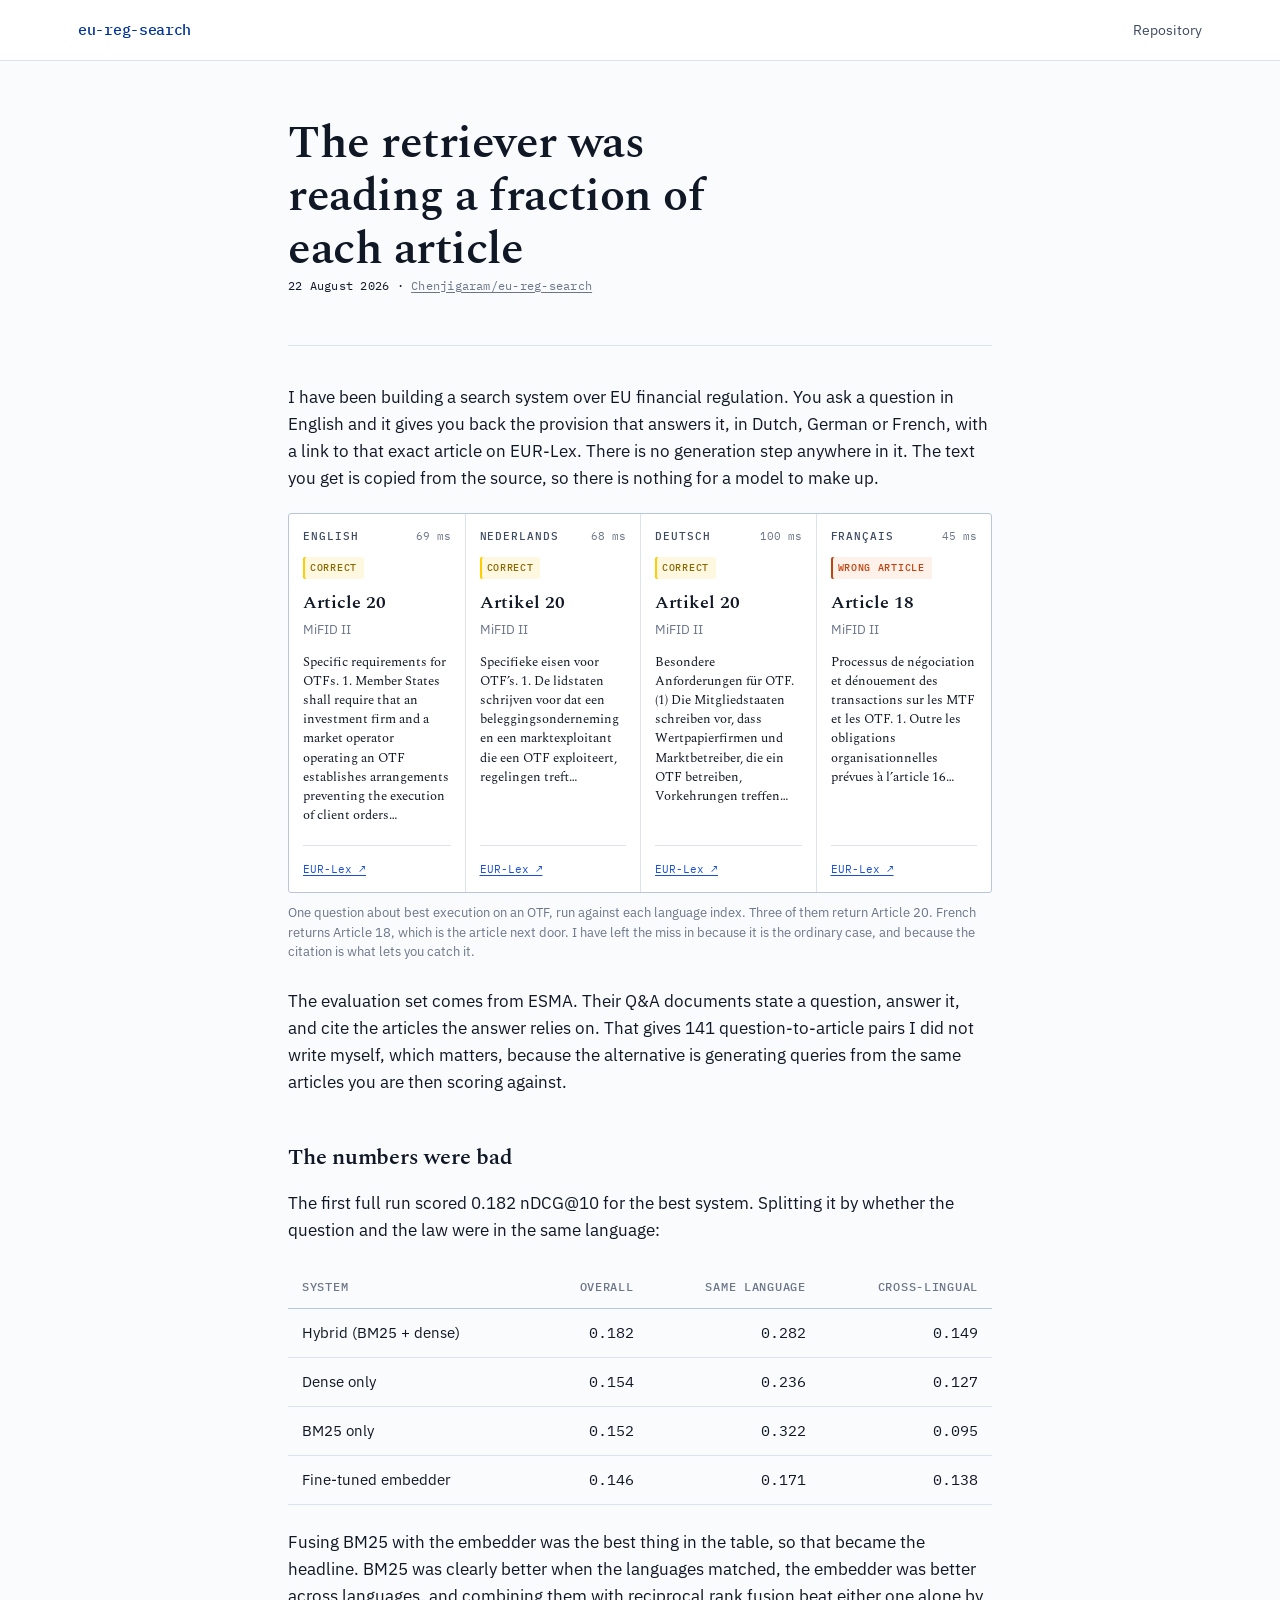
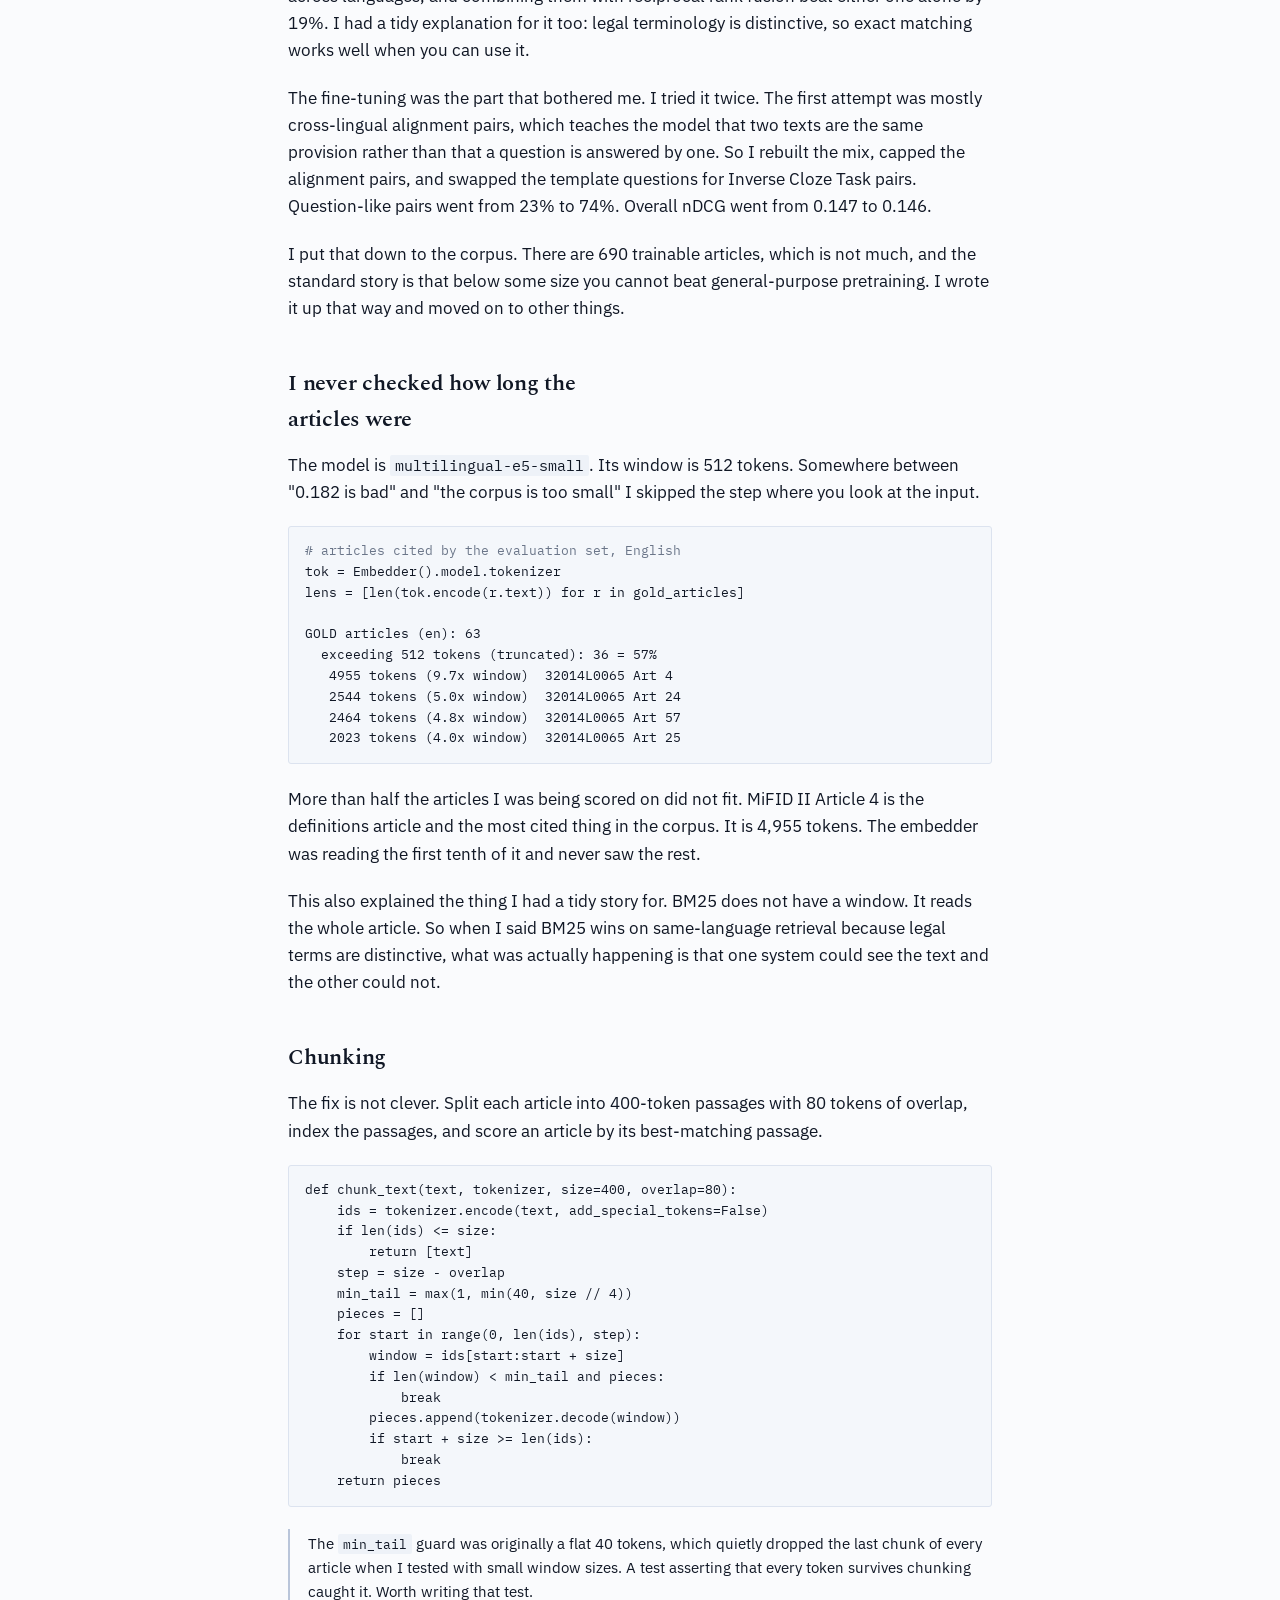
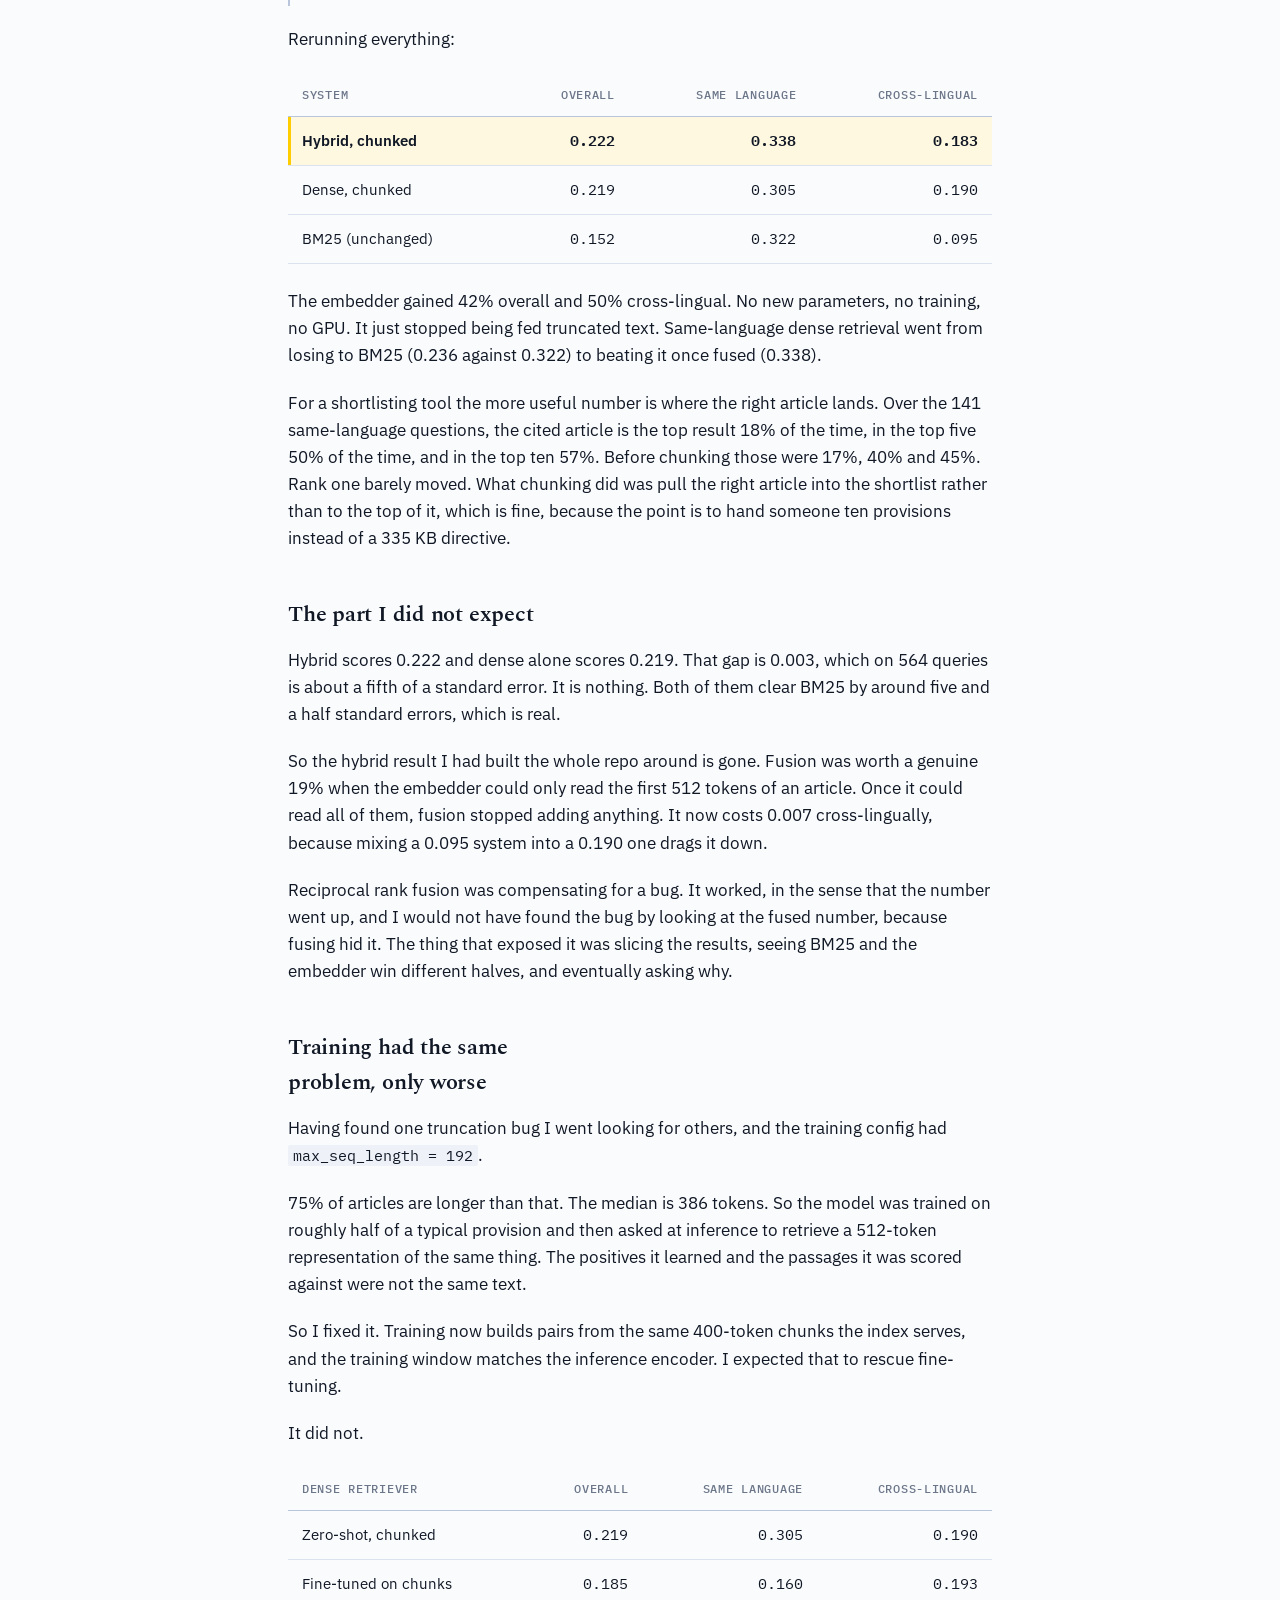
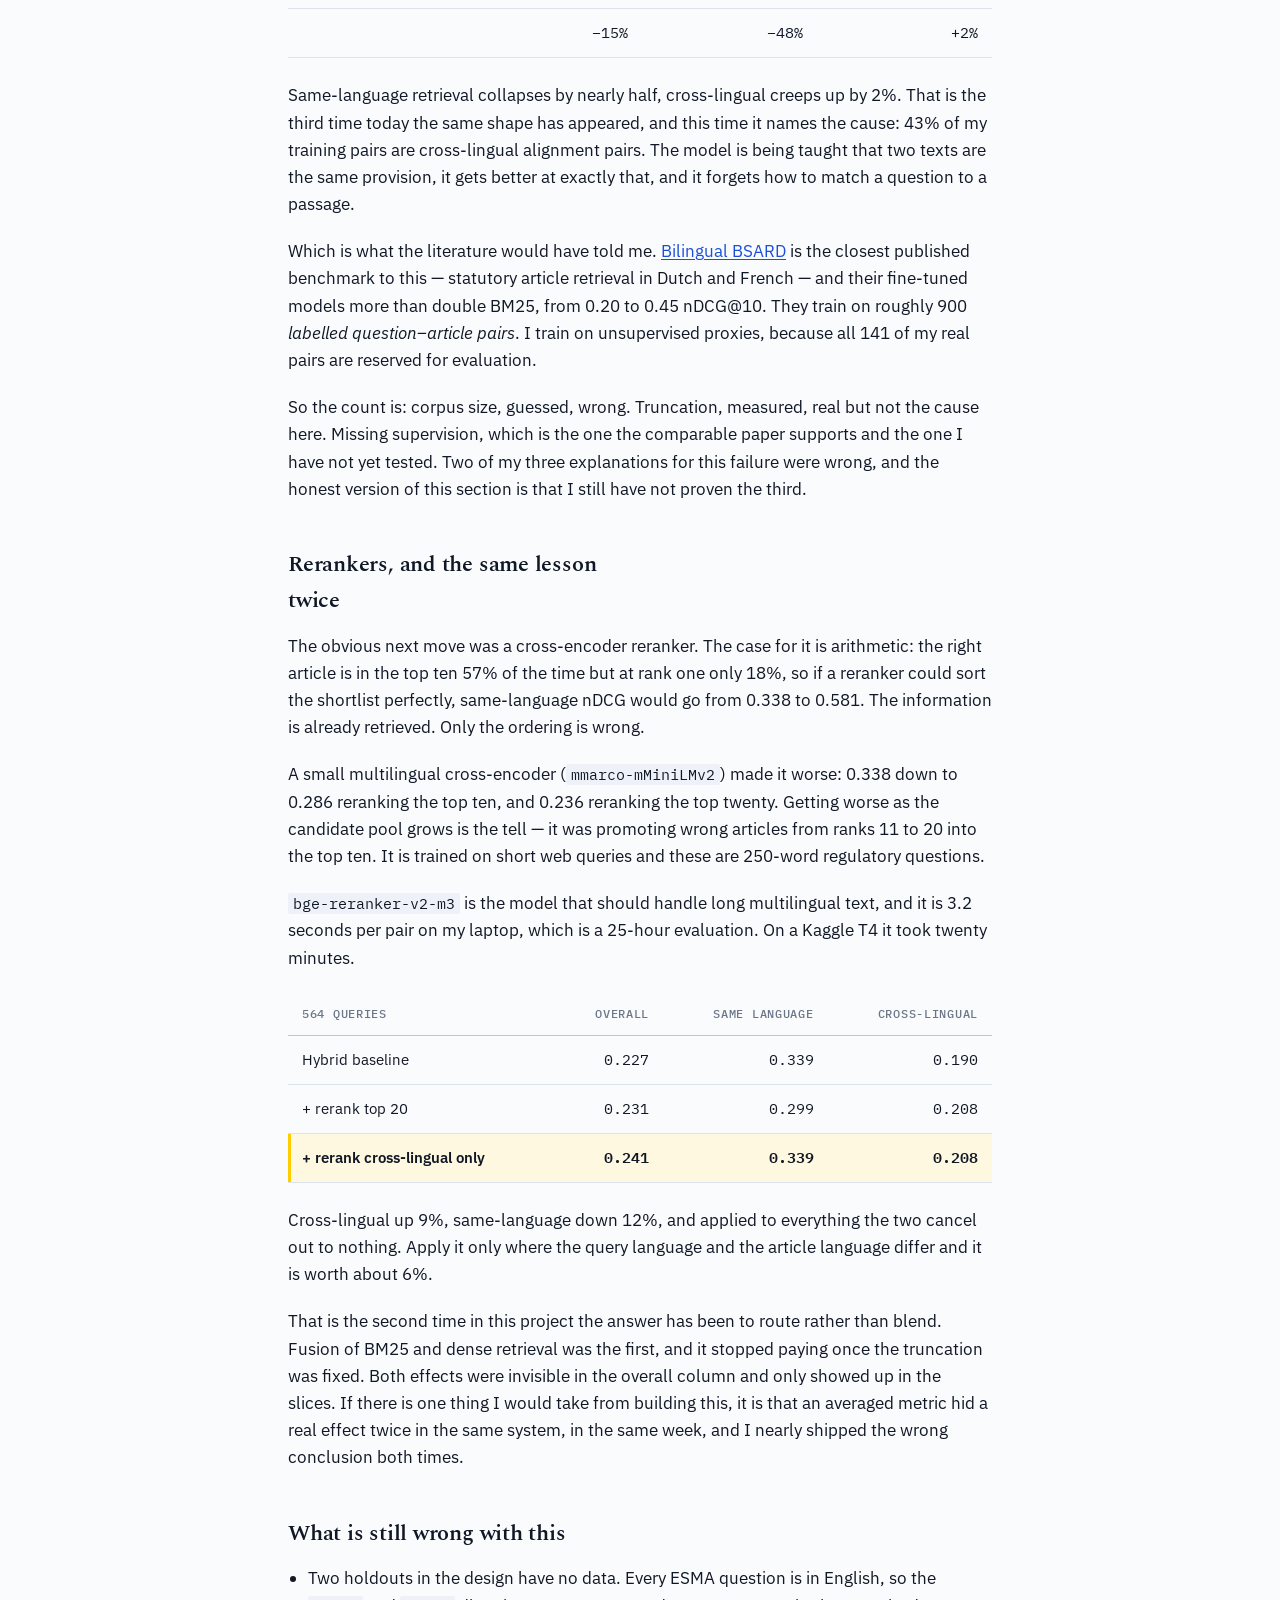
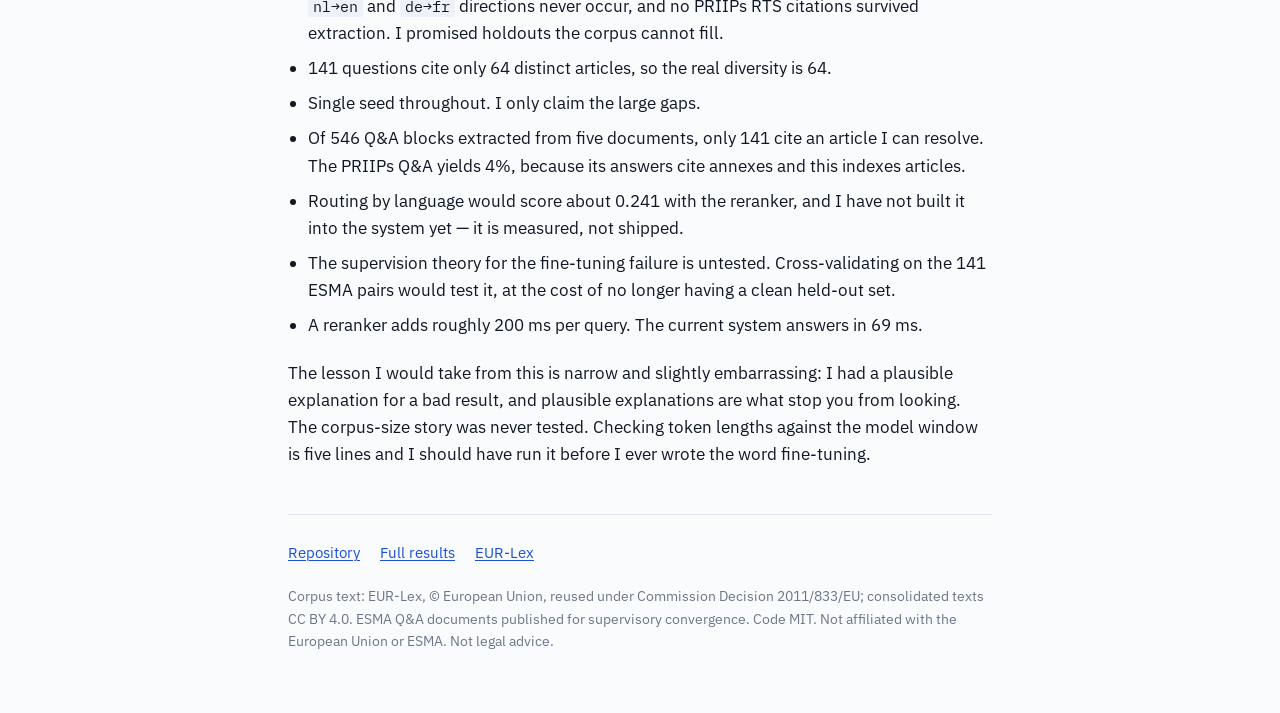
==== commit b4652480: "Report the reranking and fine-tuning results" ====
--- a/docs/index.html
+++ b/docs/index.html
@@ -262,11 +262,90 @@
     </p>
 
     <p>
-      That is a much better candidate for why fine-tuning failed than the corpus size, and the
-      difference between them is that I measured one and guessed the other. Training now builds pairs
-      from the same 400-token chunks the index serves, and the training window matches the inference
-      encoder. That run is still going. Whatever it comes back with goes in the repo, including if it
-      fails again.
+      So I fixed it. Training now builds pairs from the same 400-token chunks the index serves, and the
+      training window matches the inference encoder. I expected that to rescue fine-tuning.
+    </p>
+
+    <p>It did not.</p>
+
+    <div class="table-wrap">
+      <table>
+        <thead><tr><th>Dense retriever</th><th>Overall</th><th>Same language</th><th>Cross-lingual</th></tr></thead>
+        <tbody>
+          <tr><td>Zero-shot, chunked</td><td class="num">0.219</td><td class="num">0.305</td><td class="num">0.190</td></tr>
+          <tr><td>Fine-tuned on chunks</td><td class="num">0.185</td><td class="num">0.160</td><td class="num">0.193</td></tr>
+          <tr><td></td><td class="num">−15%</td><td class="num">−48%</td><td class="num">+2%</td></tr>
+        </tbody>
+      </table>
+    </div>
+
+    <p>
+      Same-language retrieval collapses by nearly half, cross-lingual creeps up by 2%. That is the third
+      time today the same shape has appeared, and this time it names the cause: 43% of my training pairs
+      are cross-lingual alignment pairs. The model is being taught that two texts are the same provision,
+      it gets better at exactly that, and it forgets how to match a question to a passage.
+    </p>
+
+    <p>
+      Which is what the literature would have told me. <a href="https://arxiv.org/html/2412.07462v1">Bilingual
+      BSARD</a> is the closest published benchmark to this — statutory article retrieval in Dutch and
+      French — and their fine-tuned models more than double BM25, from 0.20 to 0.45 nDCG@10. They train
+      on roughly 900 <em>labelled question–article pairs</em>. I train on unsupervised proxies, because
+      all 141 of my real pairs are reserved for evaluation.
+    </p>
+
+    <p>
+      So the count is: corpus size, guessed, wrong. Truncation, measured, real but not the cause here.
+      Missing supervision, which is the one the comparable paper supports and the one I have not yet
+      tested. Two of my three explanations for this failure were wrong, and the honest version of this
+      section is that I still have not proven the third.
+    </p>
+
+    <h2>Rerankers, and the same lesson twice</h2>
+
+    <p>
+      The obvious next move was a cross-encoder reranker. The case for it is arithmetic: the right
+      article is in the top ten 57% of the time but at rank one only 18%, so if a reranker could sort
+      the shortlist perfectly, same-language nDCG would go from 0.338 to 0.581. The information is
+      already retrieved. Only the ordering is wrong.
+    </p>
+
+    <p>
+      A small multilingual cross-encoder (<code>mmarco-mMiniLMv2</code>) made it worse: 0.338 down to
+      0.286 reranking the top ten, and 0.236 reranking the top twenty. Getting worse as the candidate
+      pool grows is the tell — it was promoting wrong articles from ranks 11 to 20 into the top ten. It
+      is trained on short web queries and these are 250-word regulatory questions.
+    </p>
+
+    <p>
+      <code>bge-reranker-v2-m3</code> is the model that should handle long multilingual text, and it is
+      3.2 seconds per pair on my laptop, which is a 25-hour evaluation. On a Kaggle T4 it took twenty
+      minutes.
+    </p>
+
+    <div class="table-wrap">
+      <table>
+        <thead><tr><th>564 queries</th><th>Overall</th><th>Same language</th><th>Cross-lingual</th></tr></thead>
+        <tbody>
+          <tr><td>Hybrid baseline</td><td class="num">0.227</td><td class="num">0.339</td><td class="num">0.190</td></tr>
+          <tr><td>+ rerank top 20</td><td class="num">0.231</td><td class="num">0.299</td><td class="num">0.208</td></tr>
+          <tr class="win"><td>+ rerank cross-lingual only</td><td class="num">0.241</td><td class="num">0.339</td><td class="num">0.208</td></tr>
+        </tbody>
+      </table>
+    </div>
+
+    <p>
+      Cross-lingual up 9%, same-language down 12%, and applied to everything the two cancel out to
+      nothing. Apply it only where the query language and the article language differ and it is worth
+      about 6%.
+    </p>
+
+    <p>
+      That is the second time in this project the answer has been to route rather than blend. Fusion of
+      BM25 and dense retrieval was the first, and it stopped paying once the truncation was fixed. Both
+      effects were invisible in the overall column and only showed up in the slices. If there is one
+      thing I would take from building this, it is that an averaged metric hid a real effect twice in
+      the same system, in the same week, and I nearly shipped the wrong conclusion both times.
     </p>
 
     <h2>What is still wrong with this</h2>
@@ -279,7 +358,11 @@
       <li>Single seed throughout. I only claim the large gaps.</li>
       <li>Of 546 Q&amp;A blocks extracted from five documents, only 141 cite an article I can resolve.
         The PRIIPs Q&amp;A yields 4%, because its answers cite annexes and this indexes articles.</li>
-      <li>Routing by language would score about 0.227 and I have not built it yet.</li>
+      <li>Routing by language would score about 0.241 with the reranker, and I have not built it into
+        the system yet — it is measured, not shipped.</li>
+      <li>The supervision theory for the fine-tuning failure is untested. Cross-validating on the 141
+        ESMA pairs would test it, at the cost of no longer having a clean held-out set.</li>
+      <li>A reranker adds roughly 200 ms per query. The current system answers in 69 ms.</li>
     </ul>
 
     <p>
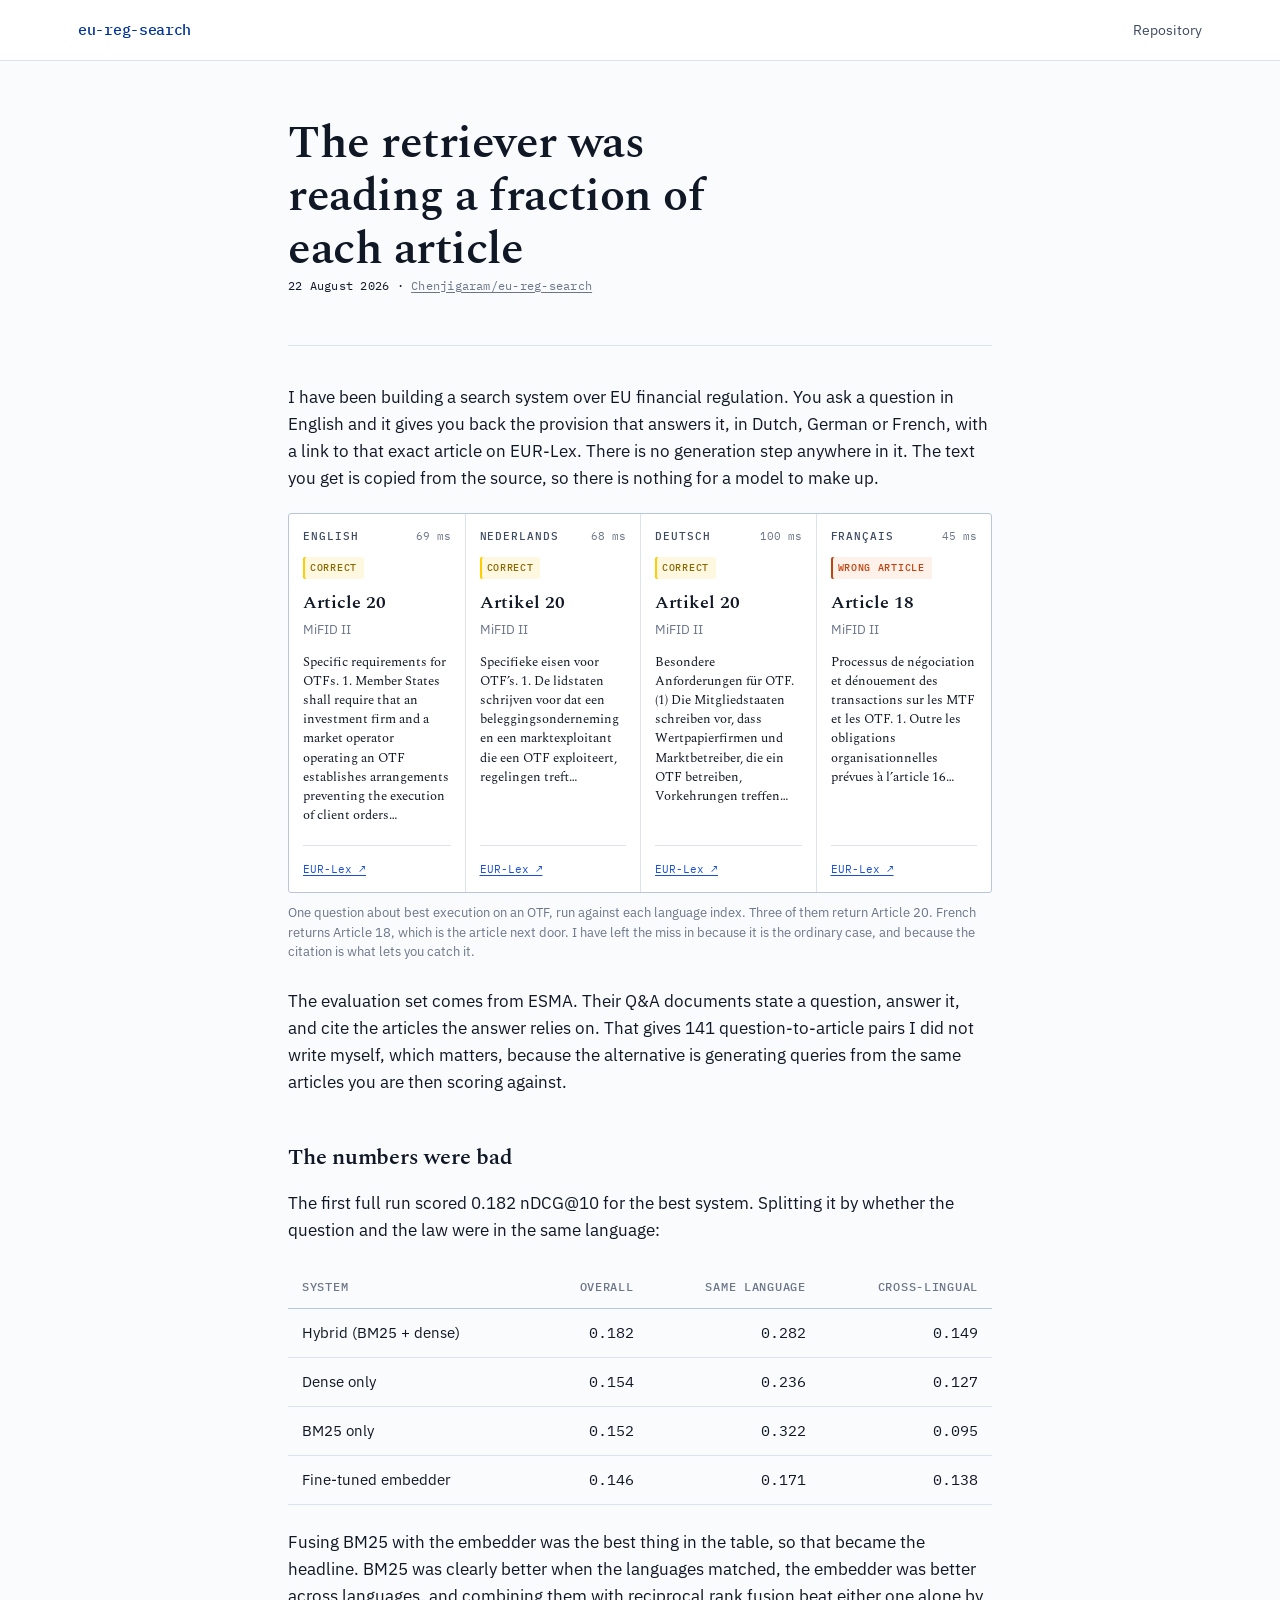
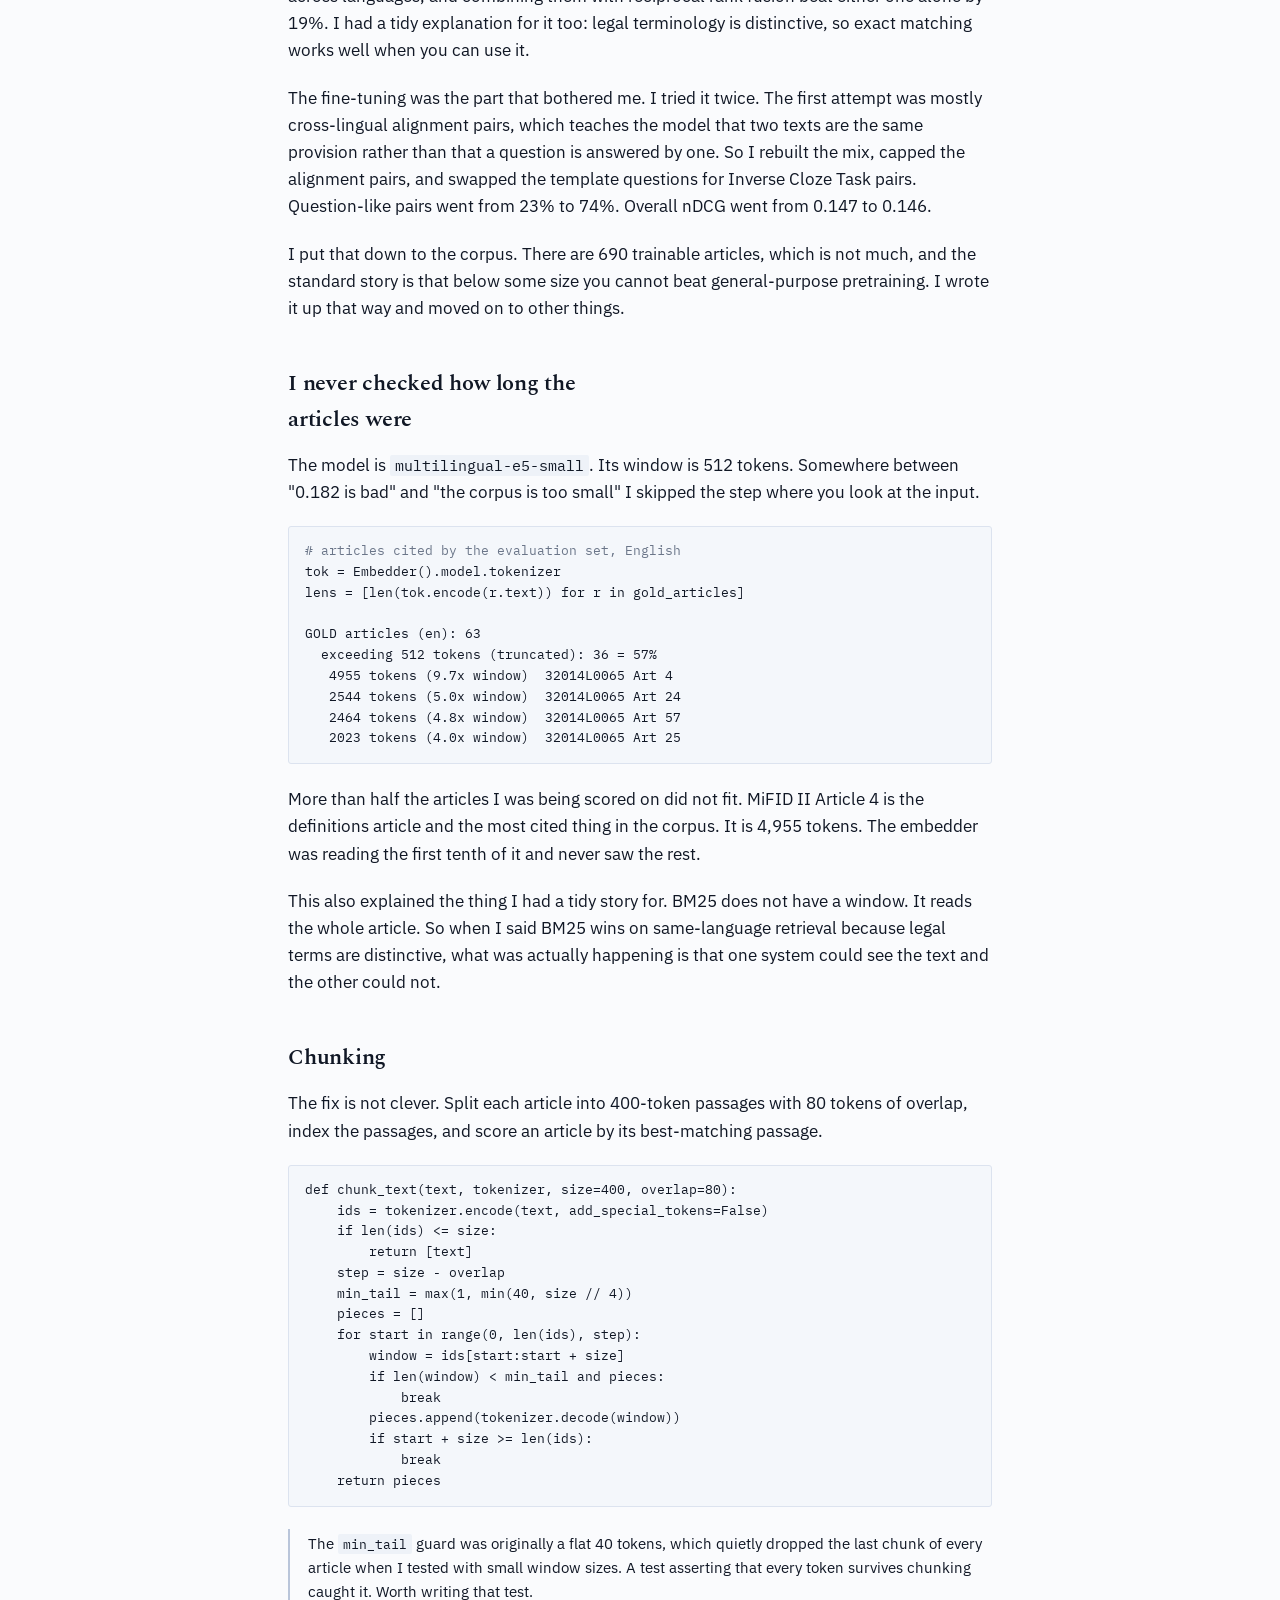
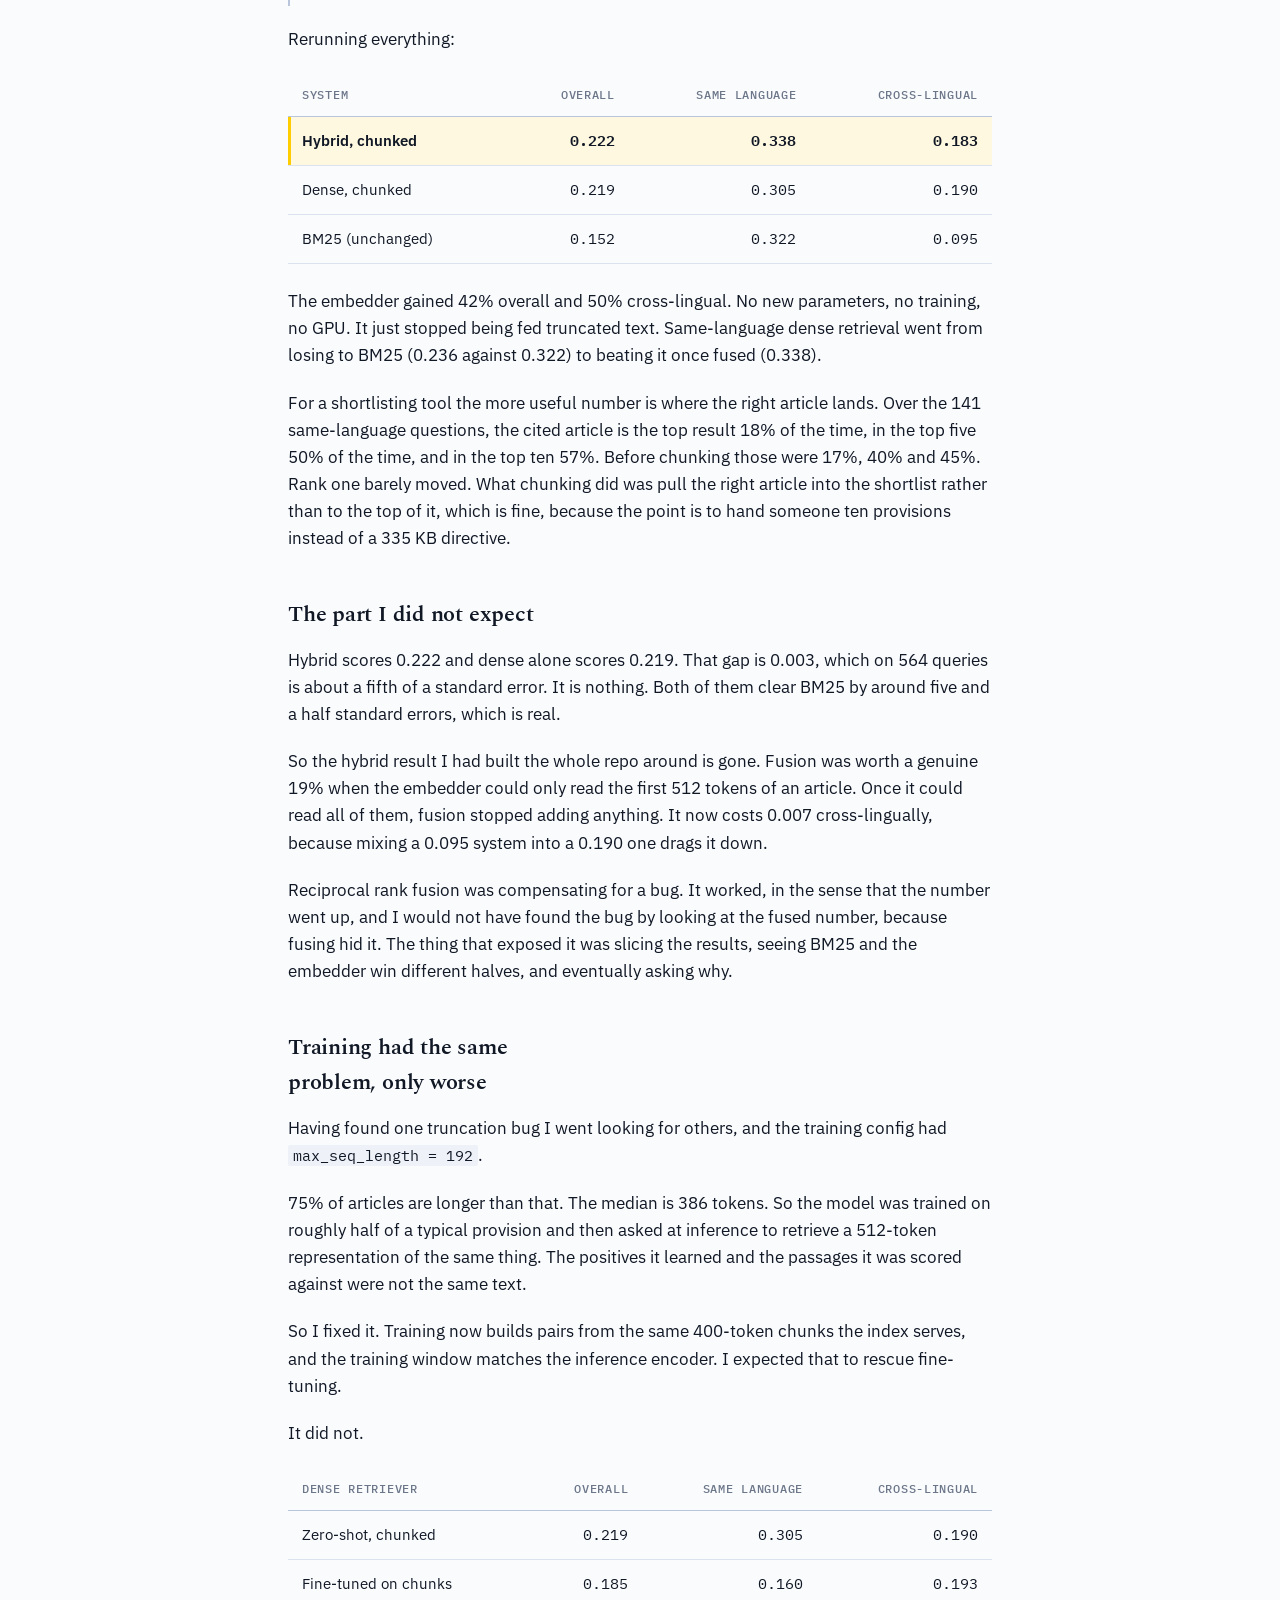
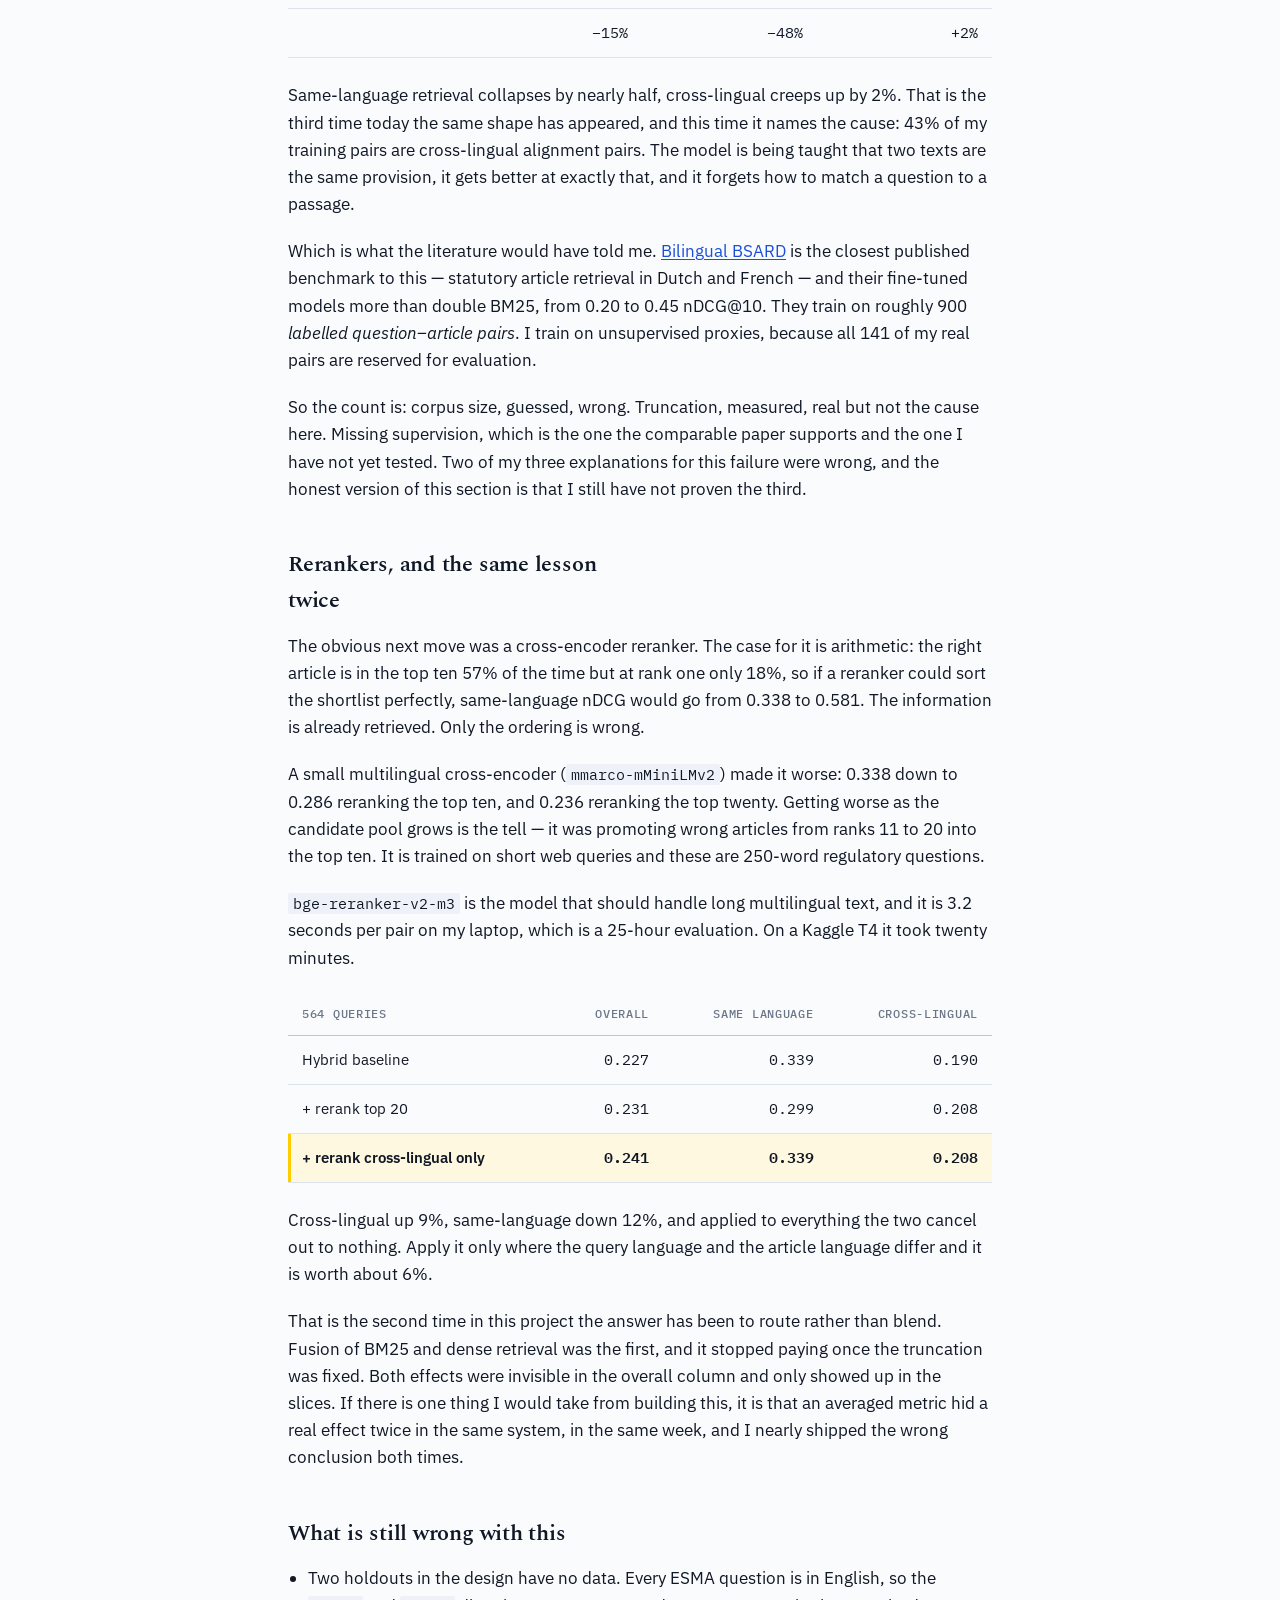
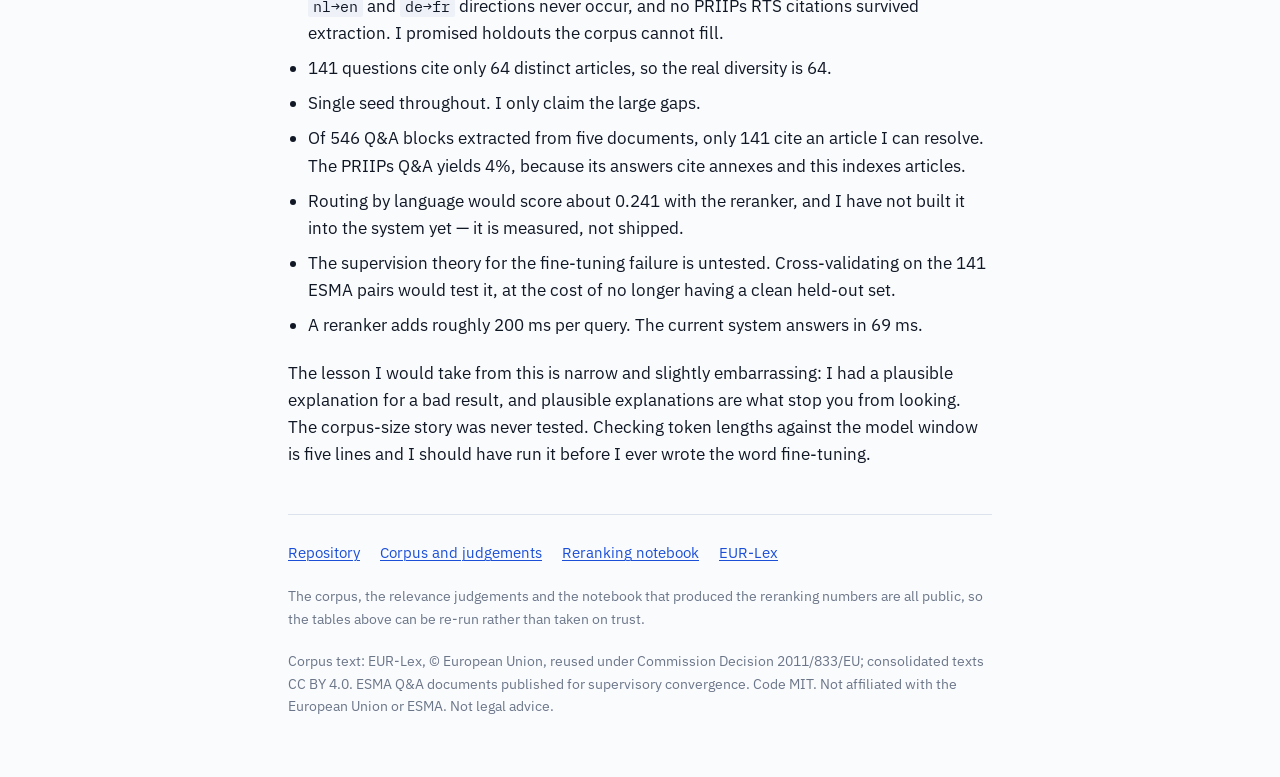
==== commit 629d1b69: "Link the public dataset and notebooks" ====
--- a/docs/index.html
+++ b/docs/index.html
@@ -375,9 +375,14 @@
     <div class="post-footer">
       <div class="links">
         <a href="https://github.com/Chenjigaram/eu-reg-search">Repository</a>
-        <a href="https://github.com/Chenjigaram/eu-reg-search#results">Full results</a>
+        <a href="https://www.kaggle.com/datasets/chenjigaram/eu-reg-search-corpus">Corpus and judgements</a>
+        <a href="https://www.kaggle.com/code/chenjigaram/eu-reg-search-rerank">Reranking notebook</a>
         <a href="https://eur-lex.europa.eu/">EUR-Lex</a>
       </div>
+      <p style="margin-bottom:20px">
+        The corpus, the relevance judgements and the notebook that produced the reranking numbers are
+        all public, so the tables above can be re-run rather than taken on trust.
+      </p>
       <p>
         Corpus text: EUR-Lex, © European Union, reused under Commission Decision 2011/833/EU;
         consolidated texts CC BY 4.0. ESMA Q&amp;A documents published for supervisory convergence.
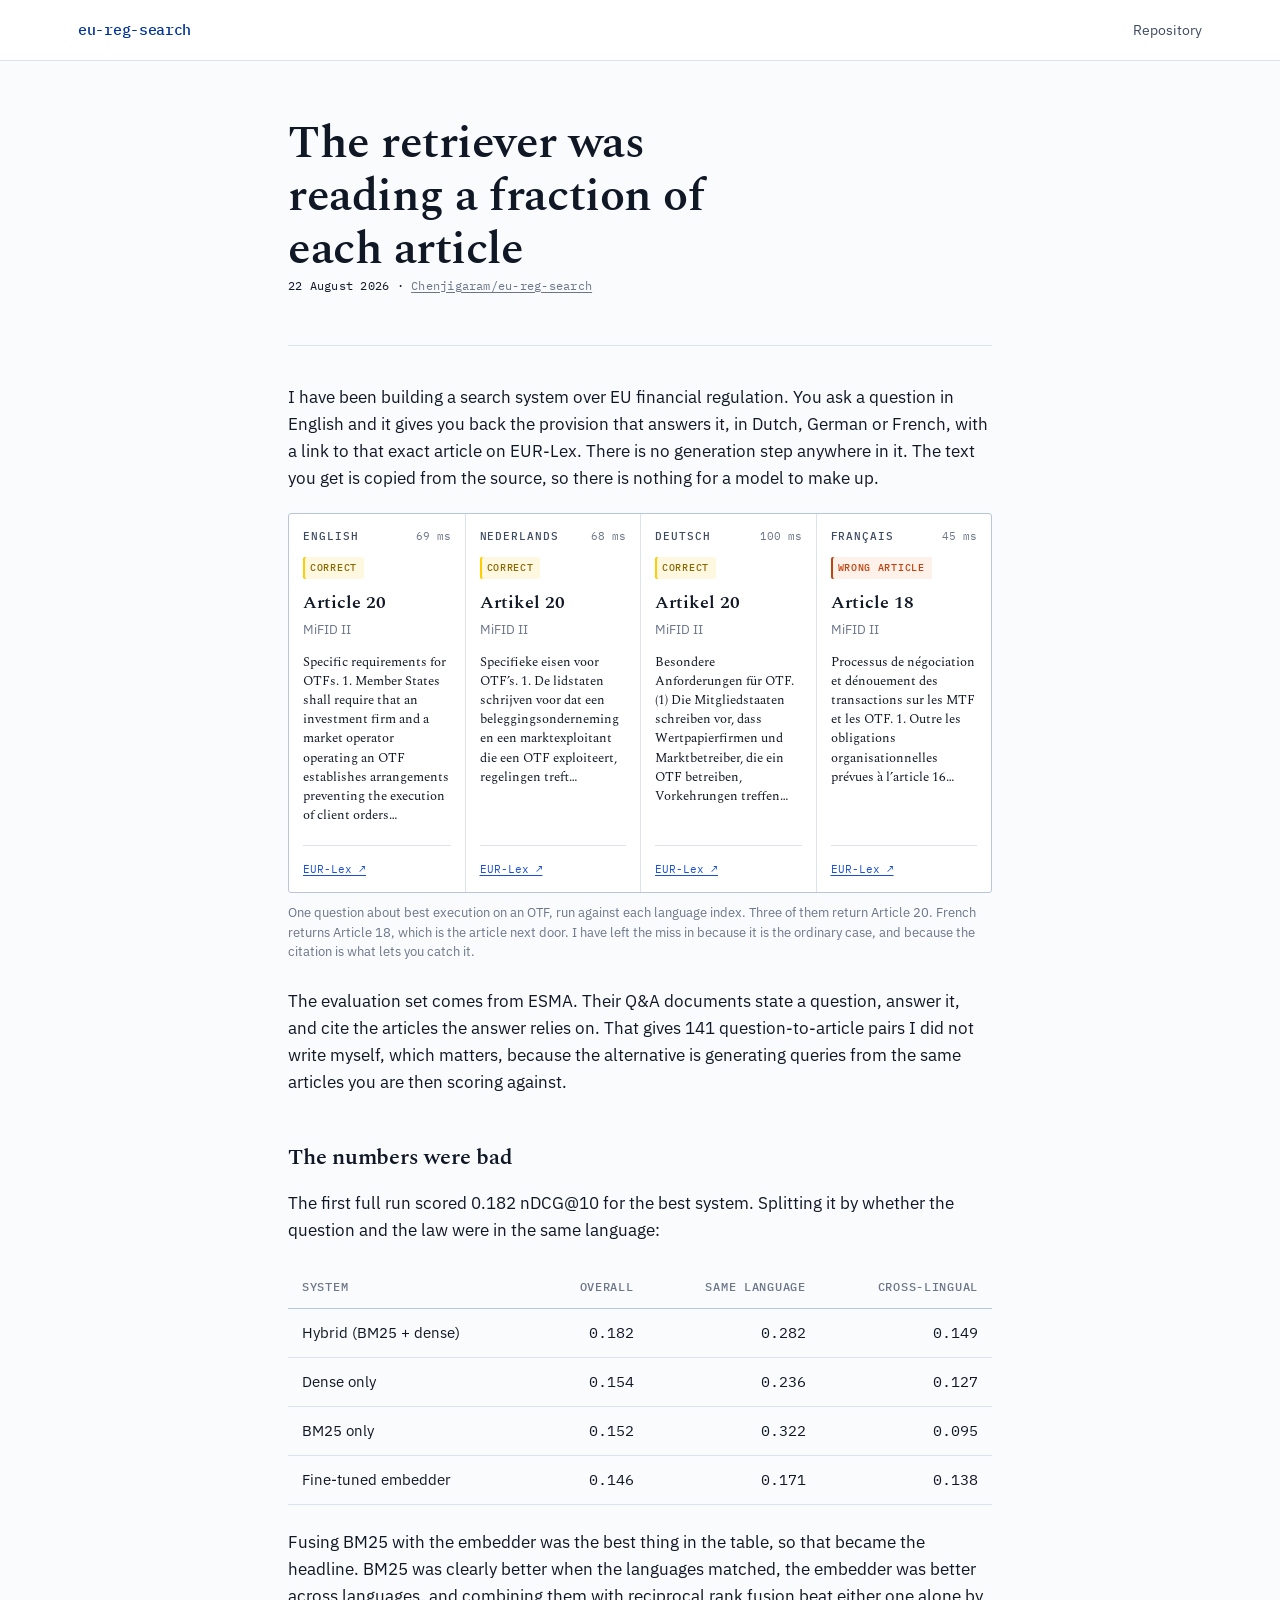
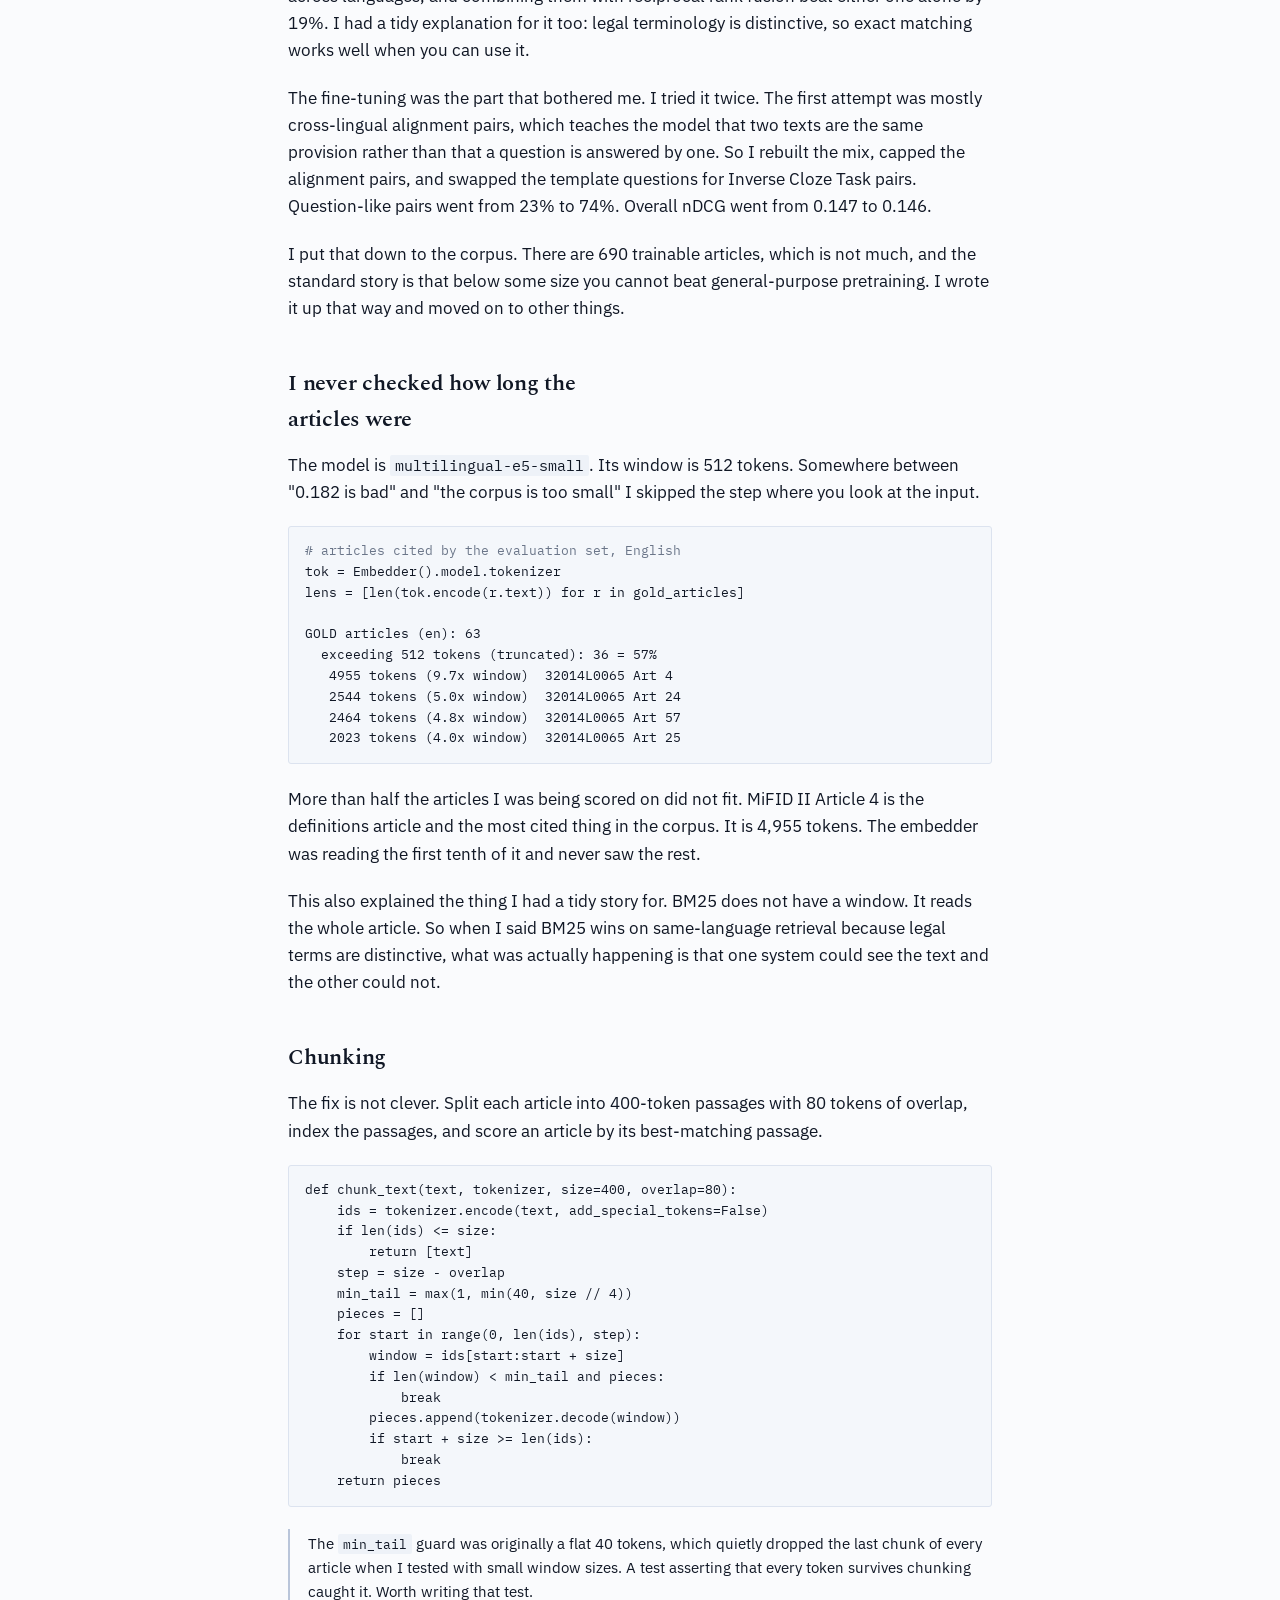
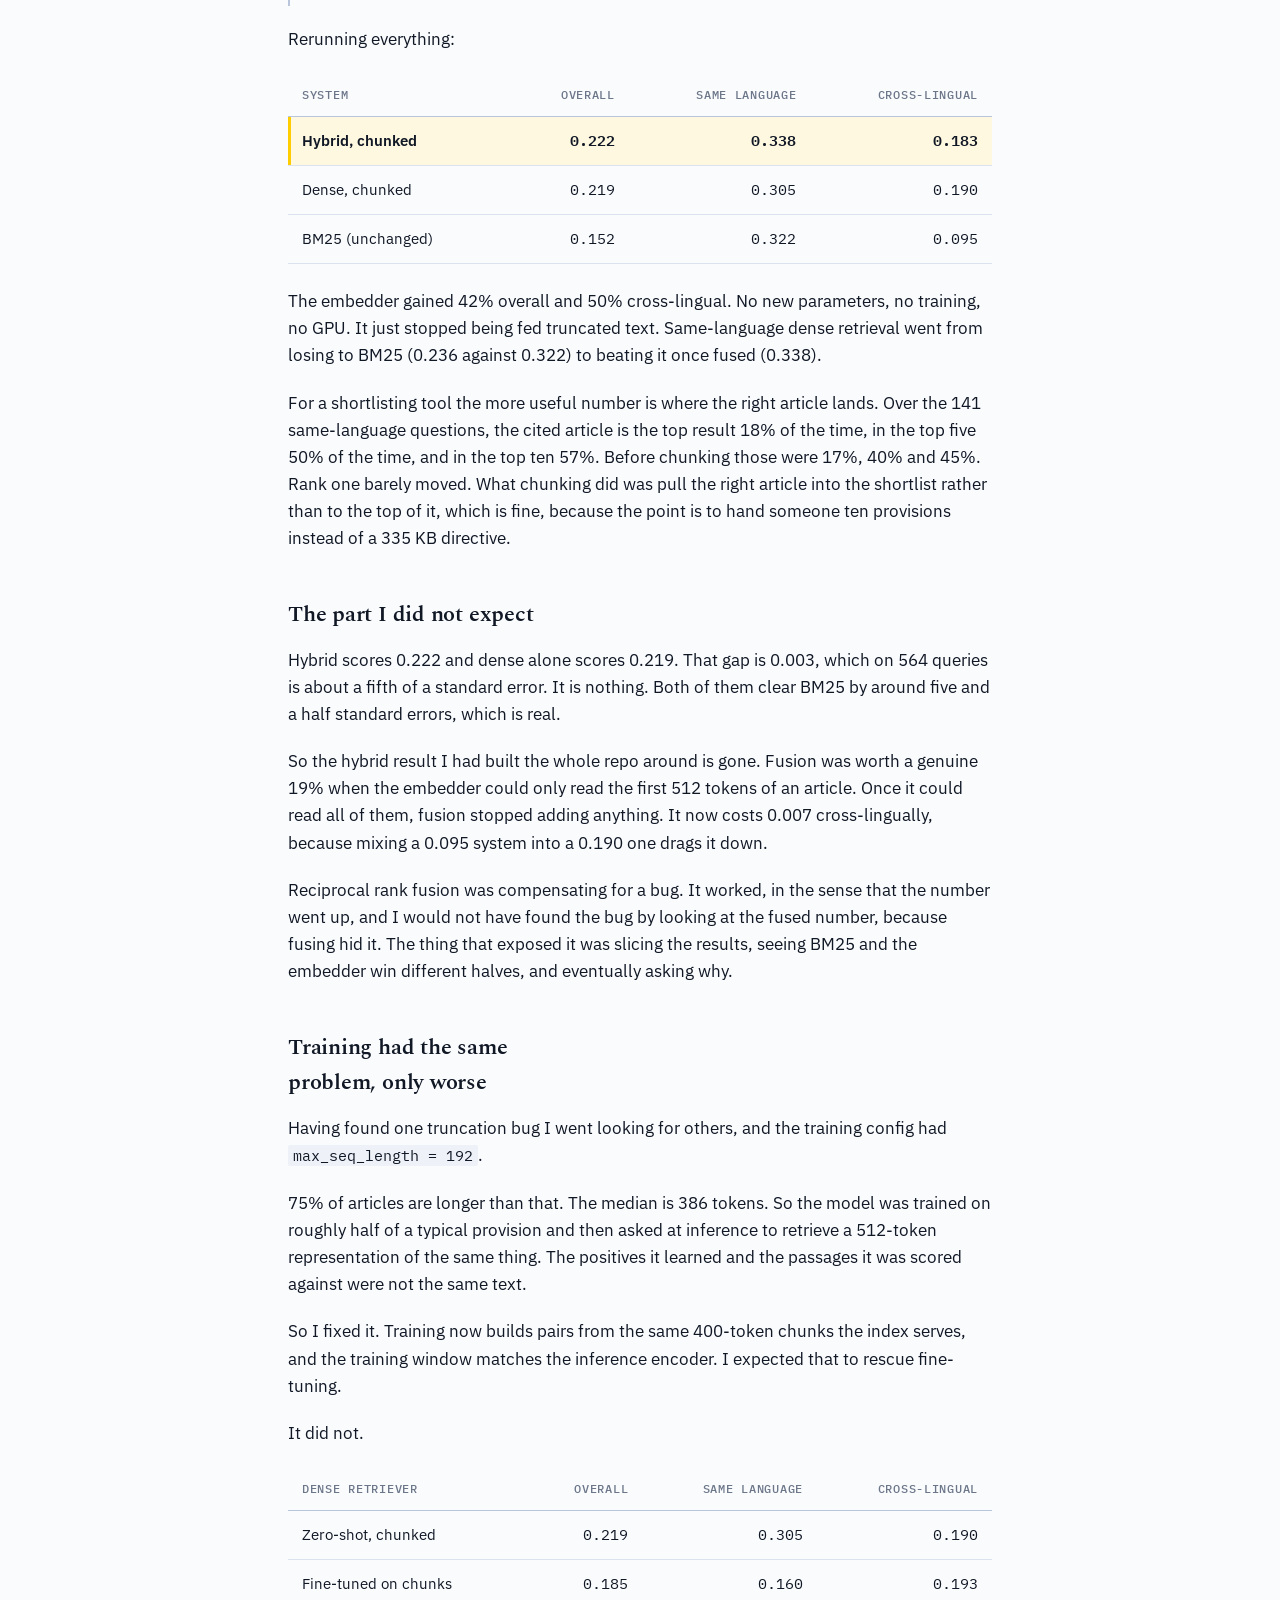
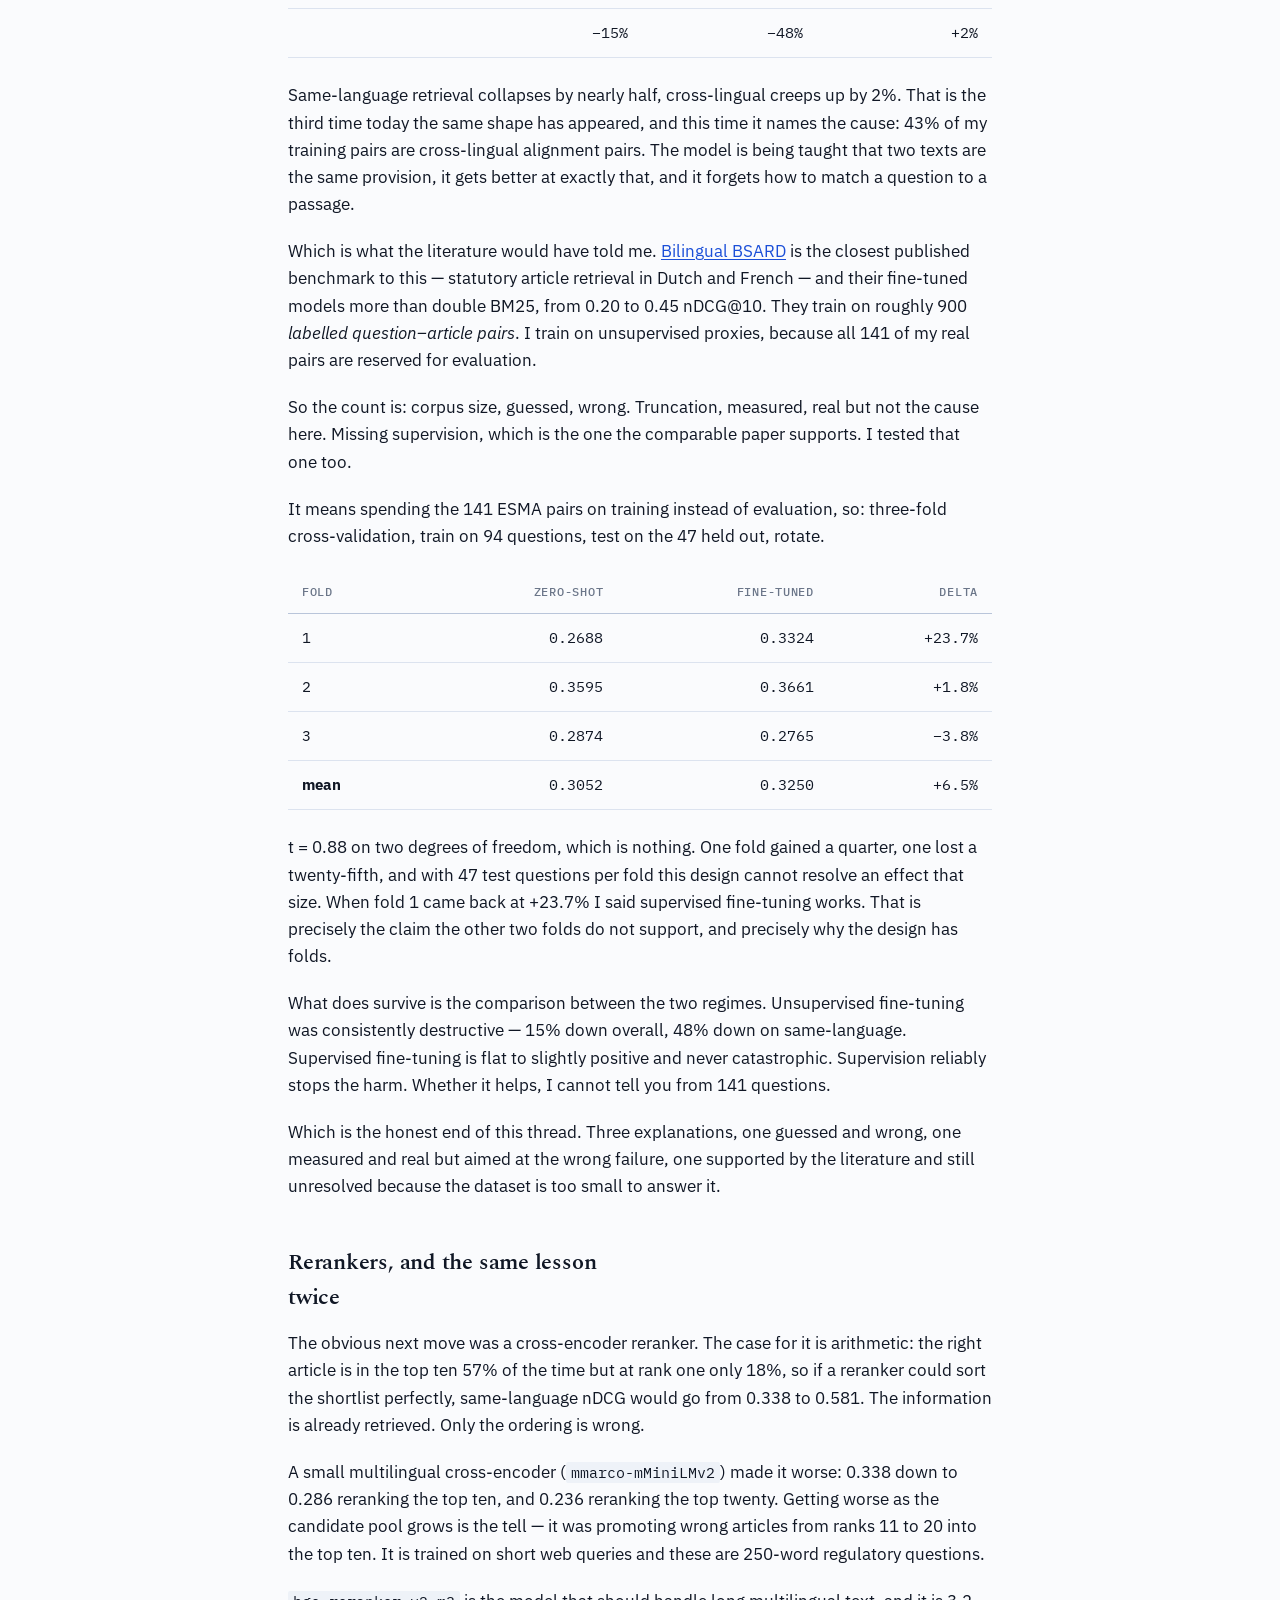
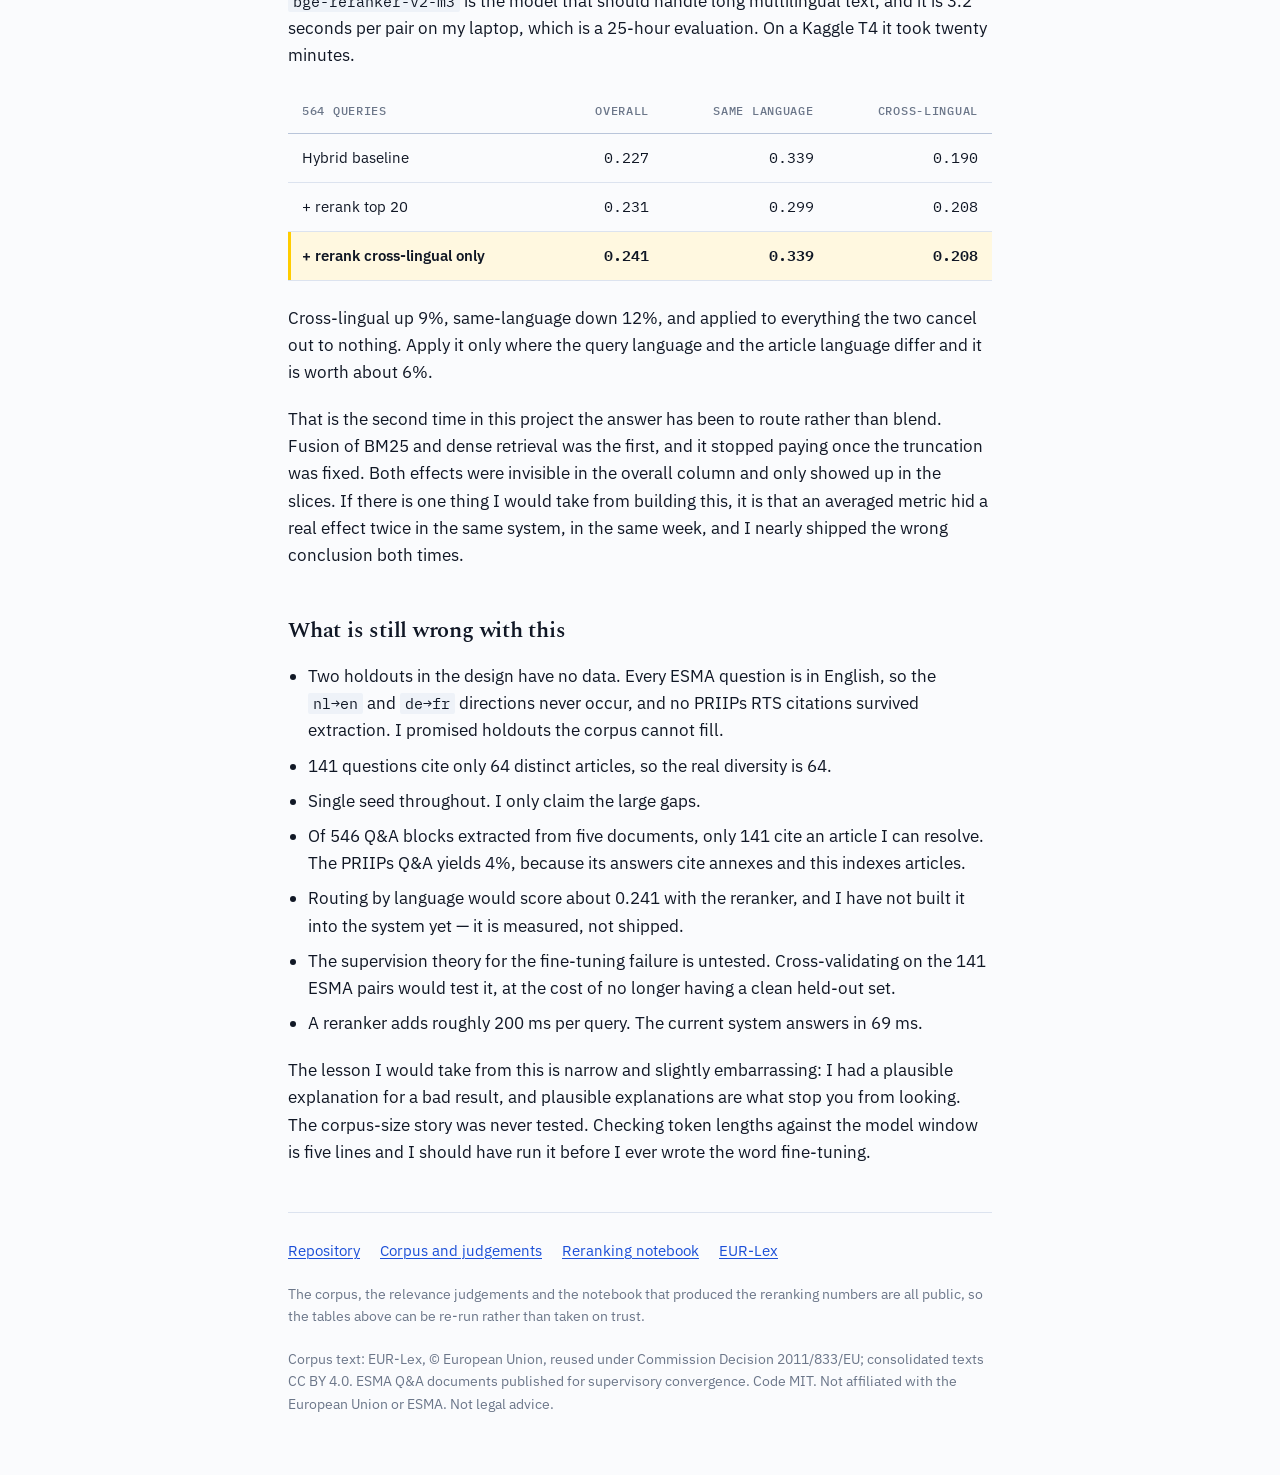
==== commit 50b6c405: "Report the supervised cross-validation result" ====
--- a/docs/index.html
+++ b/docs/index.html
@@ -296,9 +296,44 @@
 
     <p>
       So the count is: corpus size, guessed, wrong. Truncation, measured, real but not the cause here.
-      Missing supervision, which is the one the comparable paper supports and the one I have not yet
-      tested. Two of my three explanations for this failure were wrong, and the honest version of this
-      section is that I still have not proven the third.
+      Missing supervision, which is the one the comparable paper supports. I tested that one too.
+    </p>
+
+    <p>
+      It means spending the 141 ESMA pairs on training instead of evaluation, so: three-fold
+      cross-validation, train on 94 questions, test on the 47 held out, rotate.
+    </p>
+
+    <div class="table-wrap">
+      <table>
+        <thead><tr><th>Fold</th><th>Zero-shot</th><th>Fine-tuned</th><th>Delta</th></tr></thead>
+        <tbody>
+          <tr><td>1</td><td class="num">0.2688</td><td class="num">0.3324</td><td class="num">+23.7%</td></tr>
+          <tr><td>2</td><td class="num">0.3595</td><td class="num">0.3661</td><td class="num">+1.8%</td></tr>
+          <tr><td>3</td><td class="num">0.2874</td><td class="num">0.2765</td><td class="num">−3.8%</td></tr>
+          <tr><td><strong>mean</strong></td><td class="num">0.3052</td><td class="num">0.3250</td><td class="num">+6.5%</td></tr>
+        </tbody>
+      </table>
+    </div>
+
+    <p>
+      t = 0.88 on two degrees of freedom, which is nothing. One fold gained a quarter, one lost a
+      twenty-fifth, and with 47 test questions per fold this design cannot resolve an effect that size.
+      When fold 1 came back at +23.7% I said supervised fine-tuning works. That is precisely the claim
+      the other two folds do not support, and precisely why the design has folds.
+    </p>
+
+    <p>
+      What does survive is the comparison between the two regimes. Unsupervised fine-tuning was
+      consistently destructive — 15% down overall, 48% down on same-language. Supervised fine-tuning is
+      flat to slightly positive and never catastrophic. Supervision reliably stops the harm. Whether it
+      helps, I cannot tell you from 141 questions.
+    </p>
+
+    <p>
+      Which is the honest end of this thread. Three explanations, one guessed and wrong, one measured
+      and real but aimed at the wrong failure, one supported by the literature and still unresolved
+      because the dataset is too small to answer it.
     </p>
 
     <h2>Rerankers, and the same lesson twice</h2>
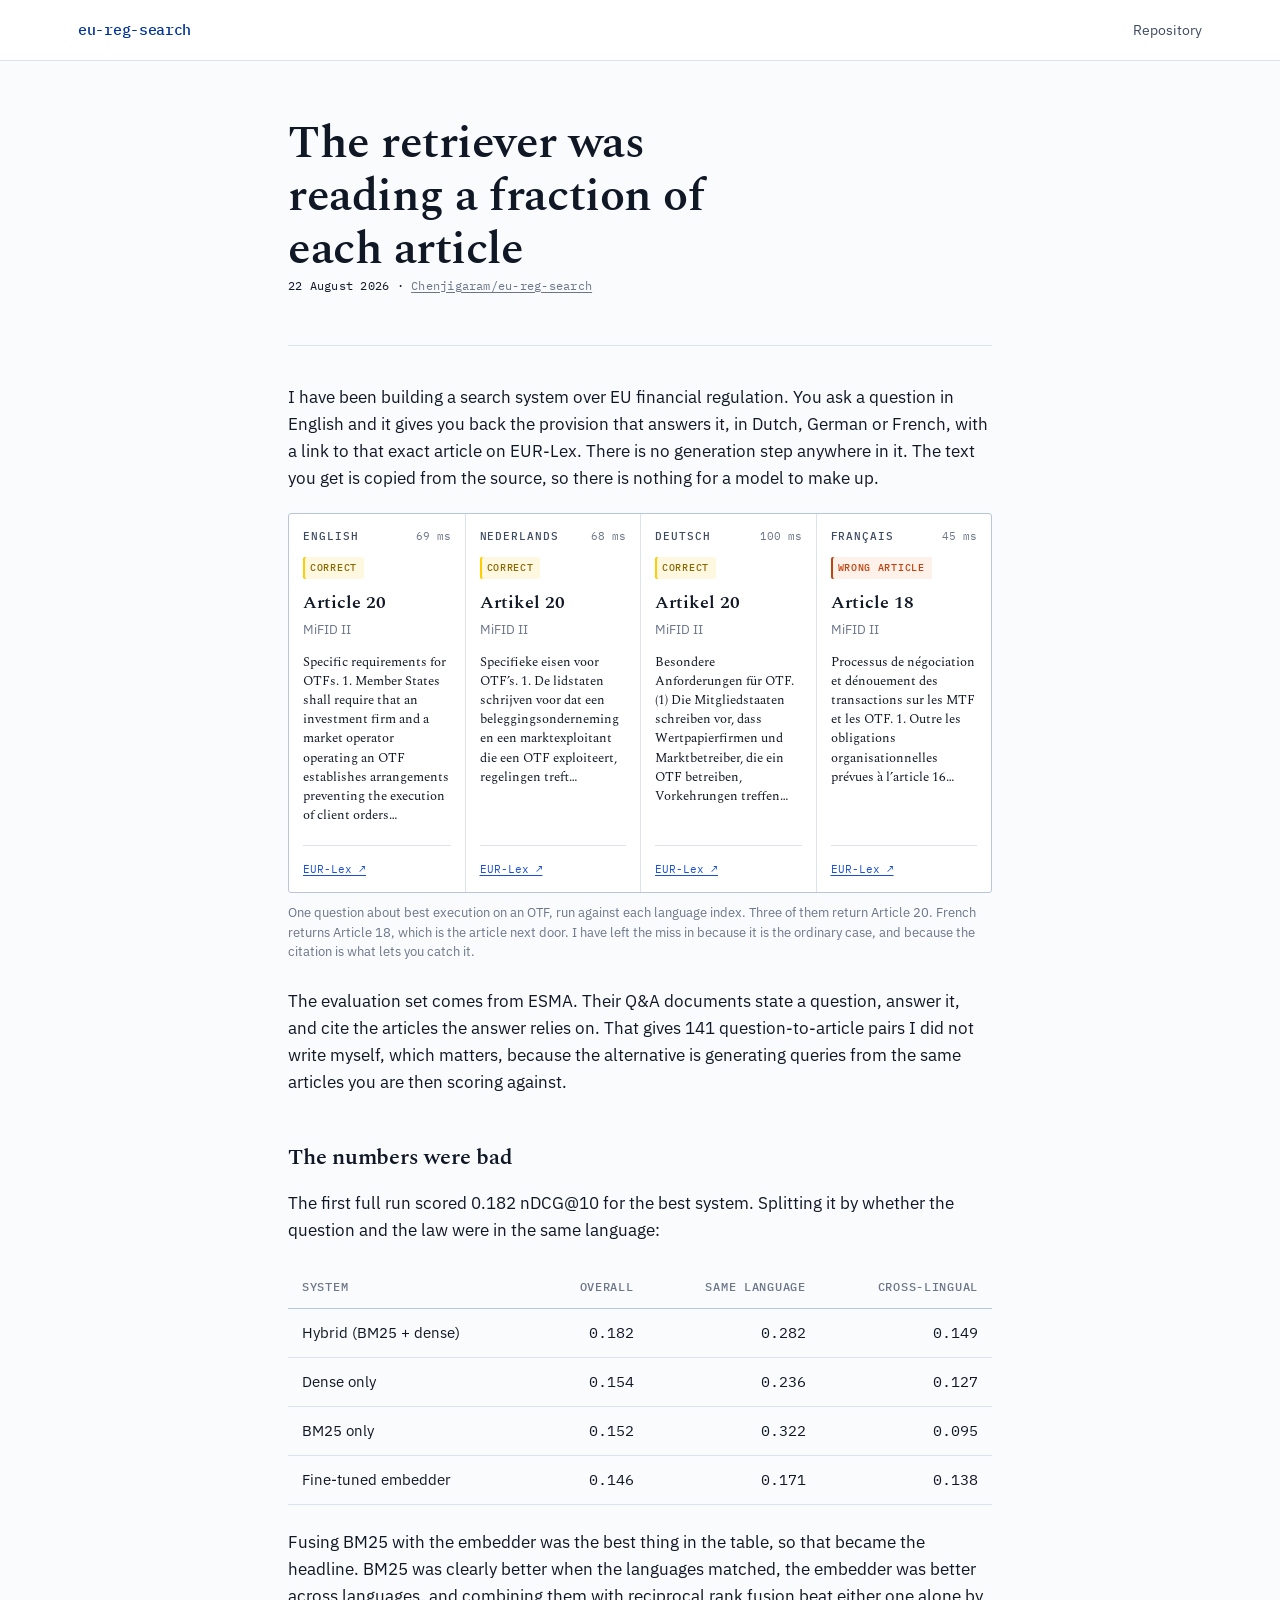
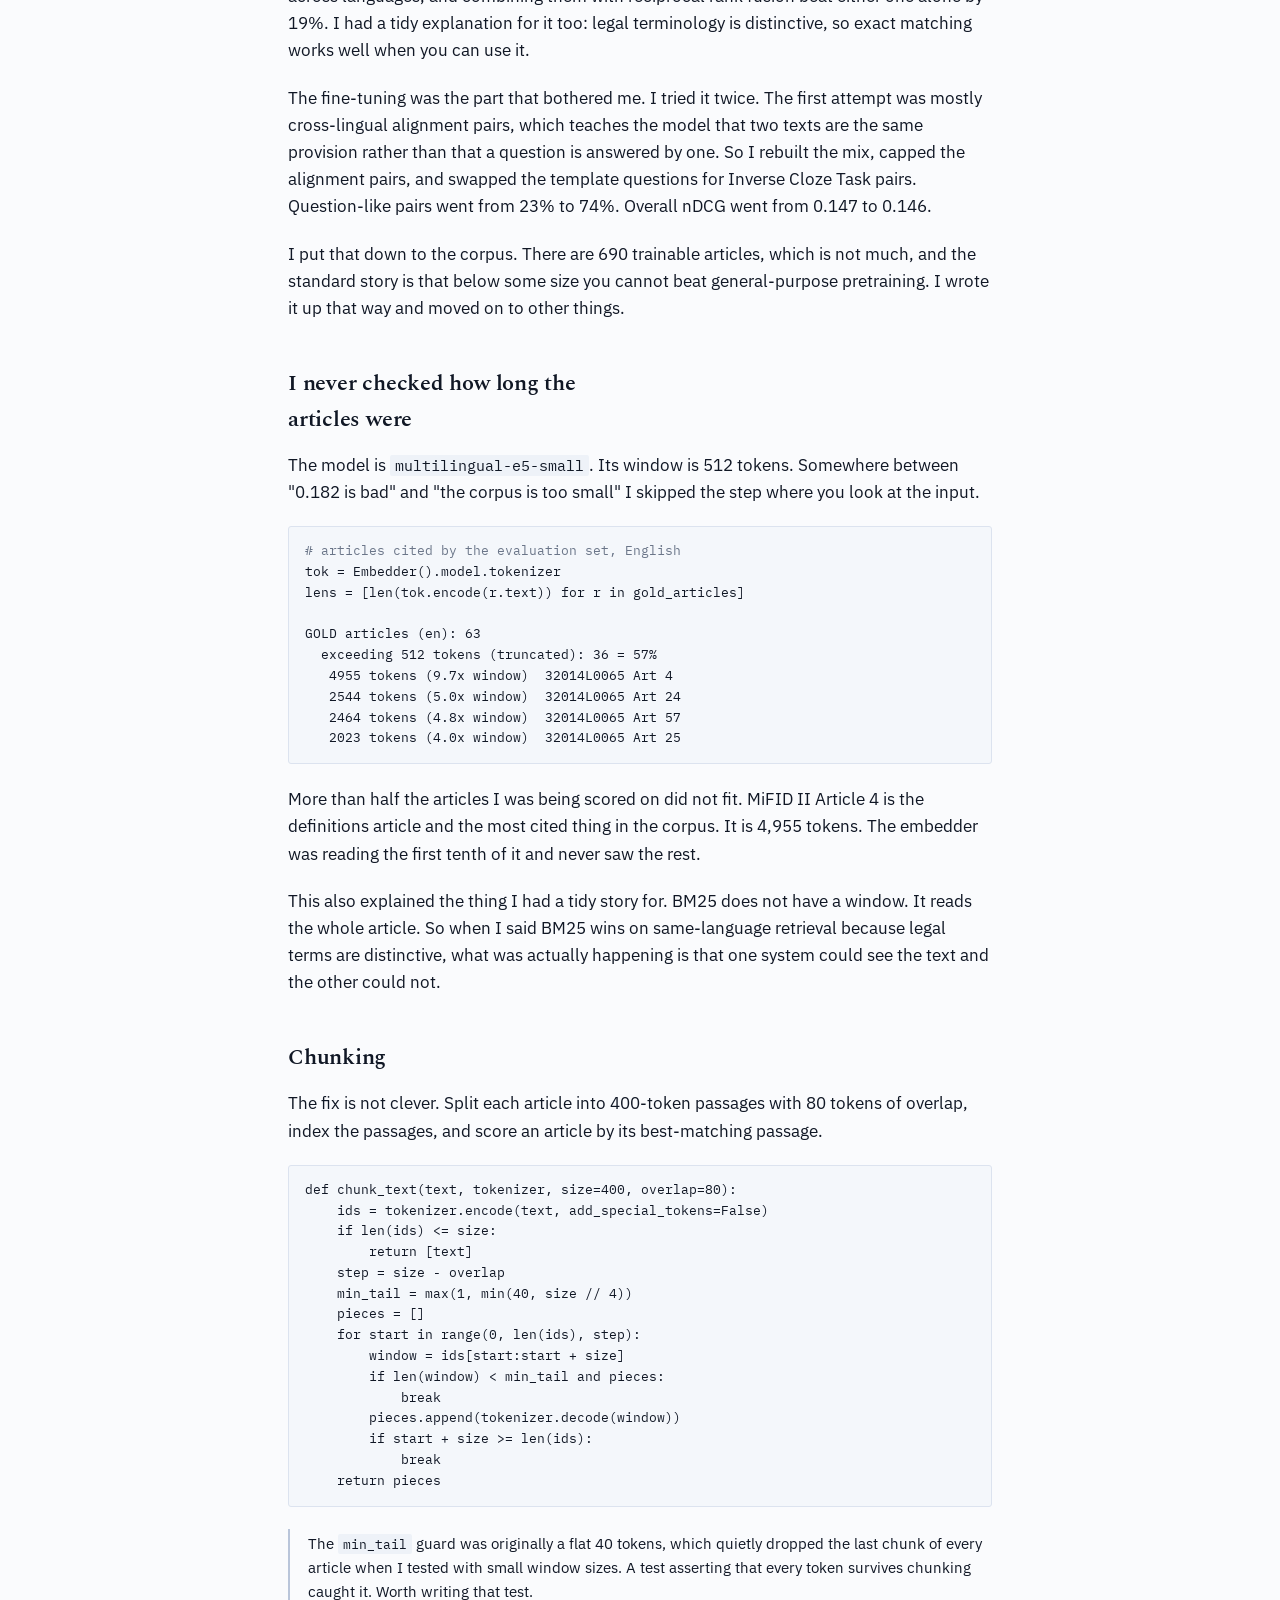
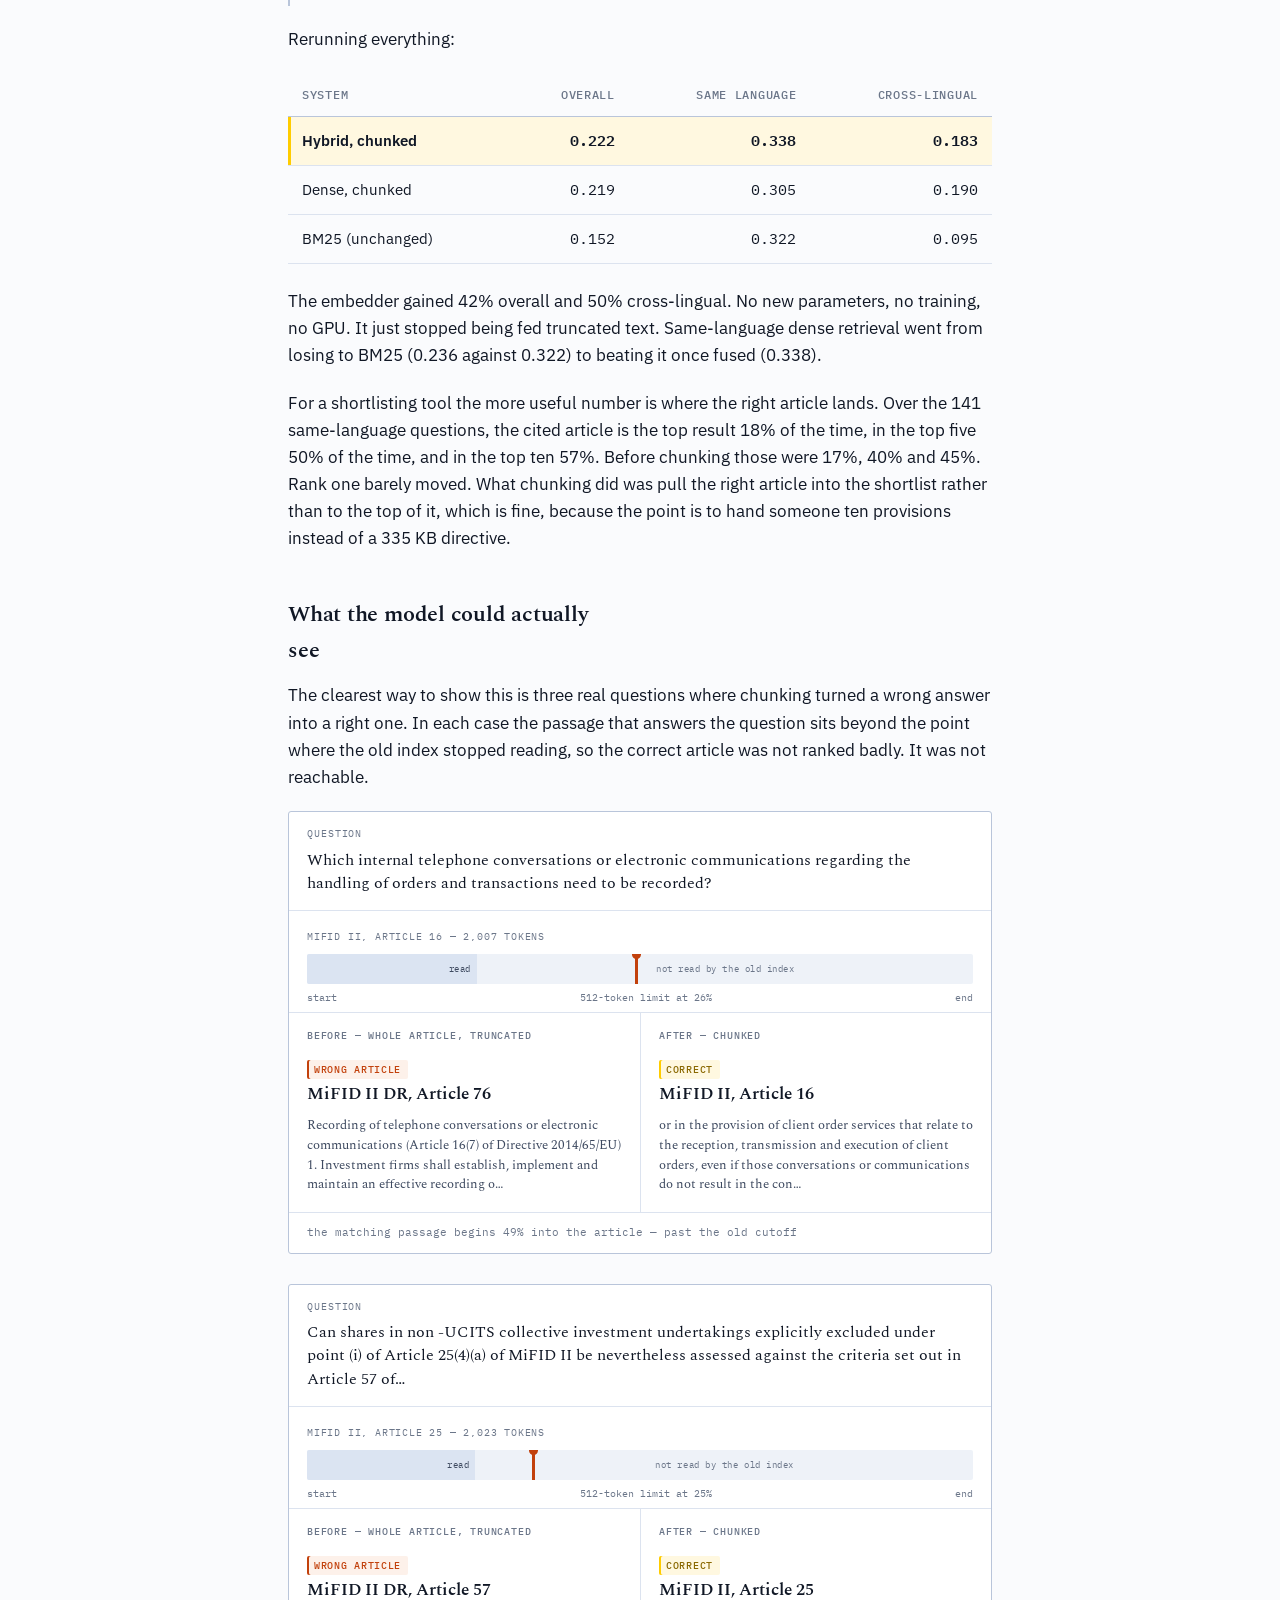
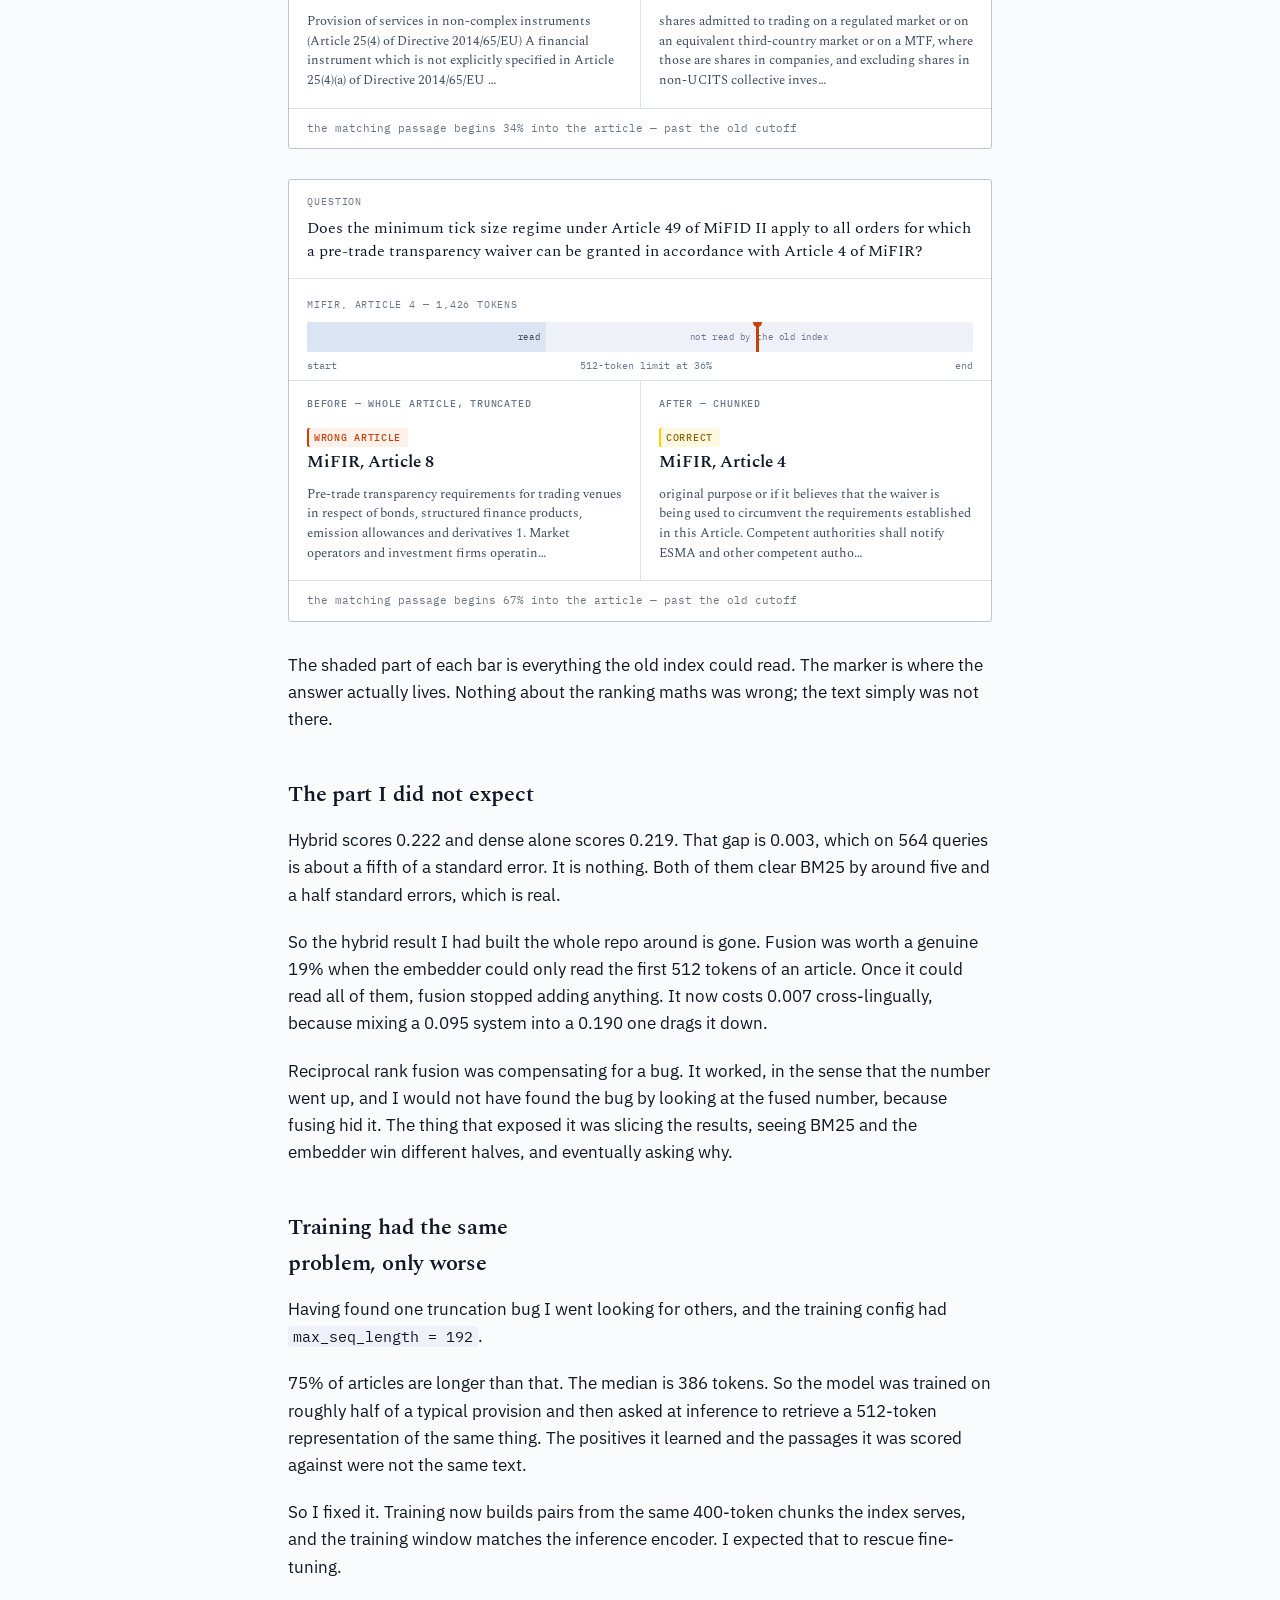
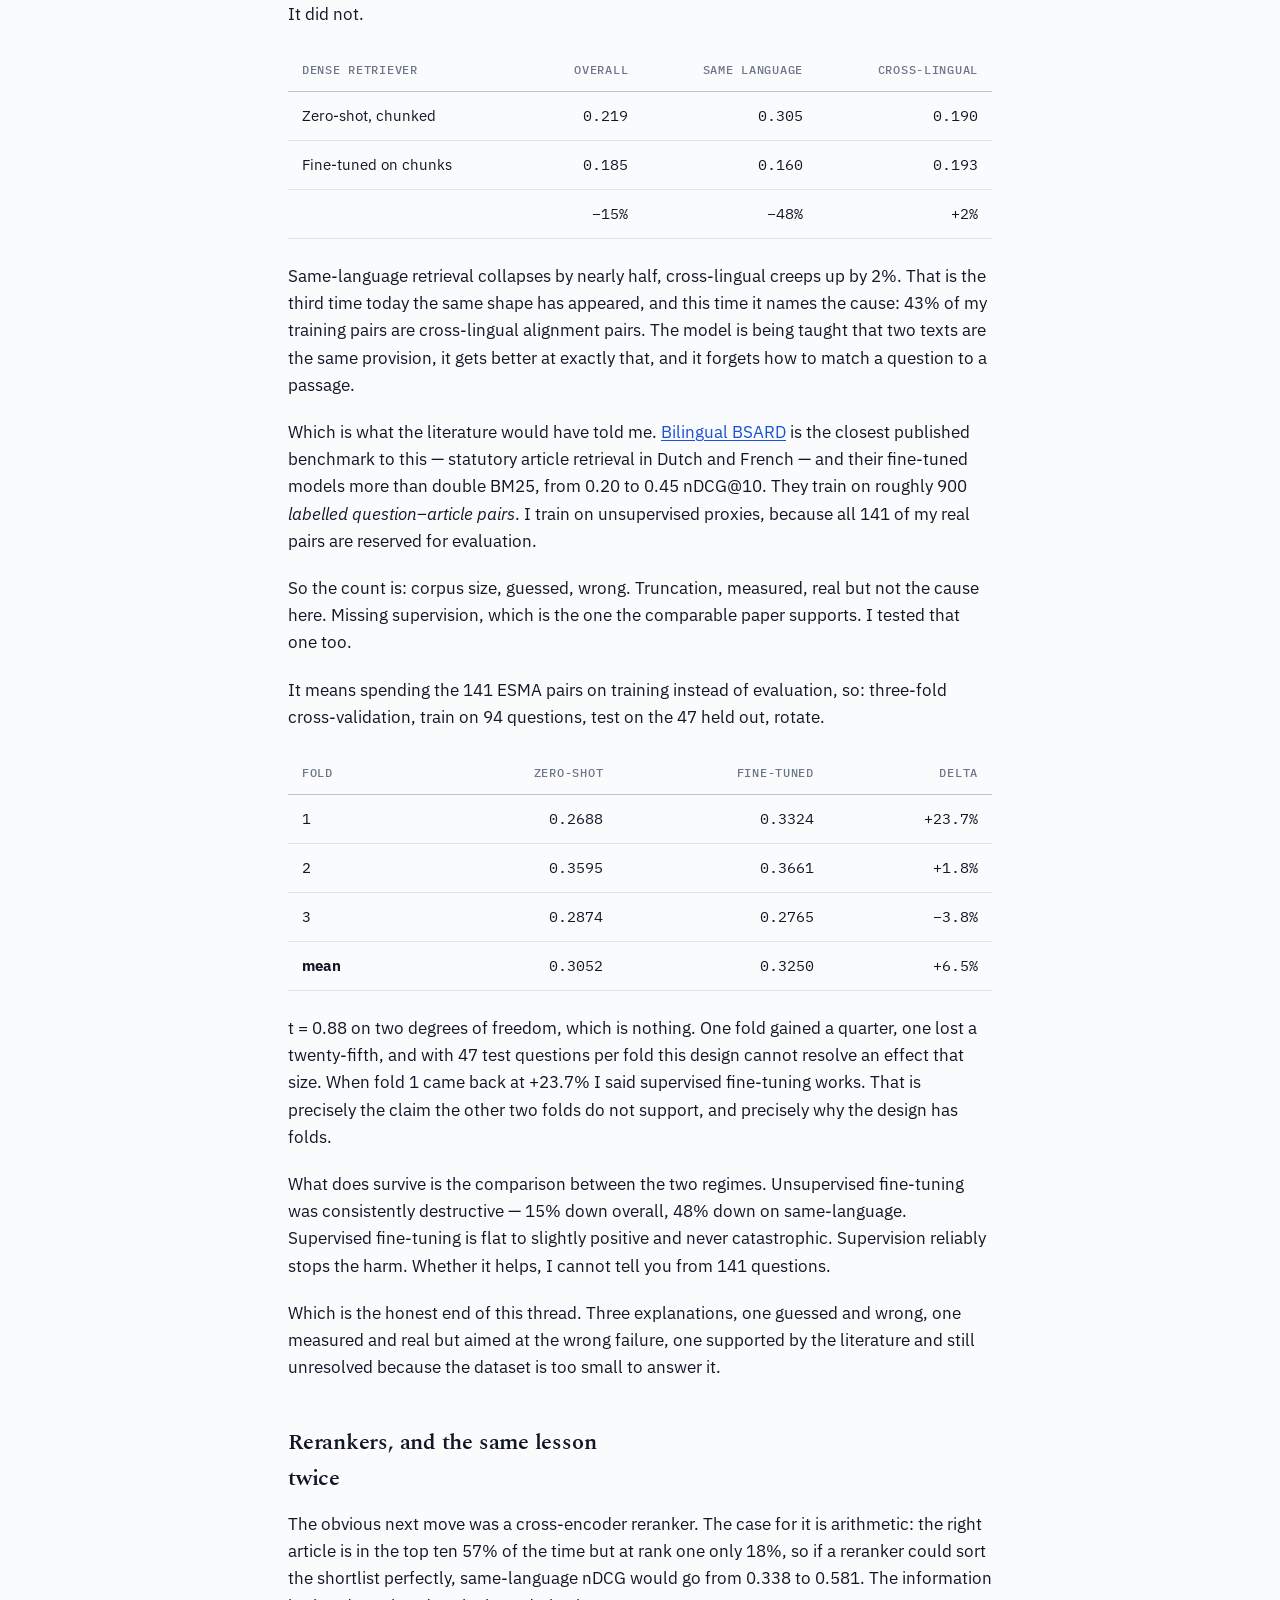
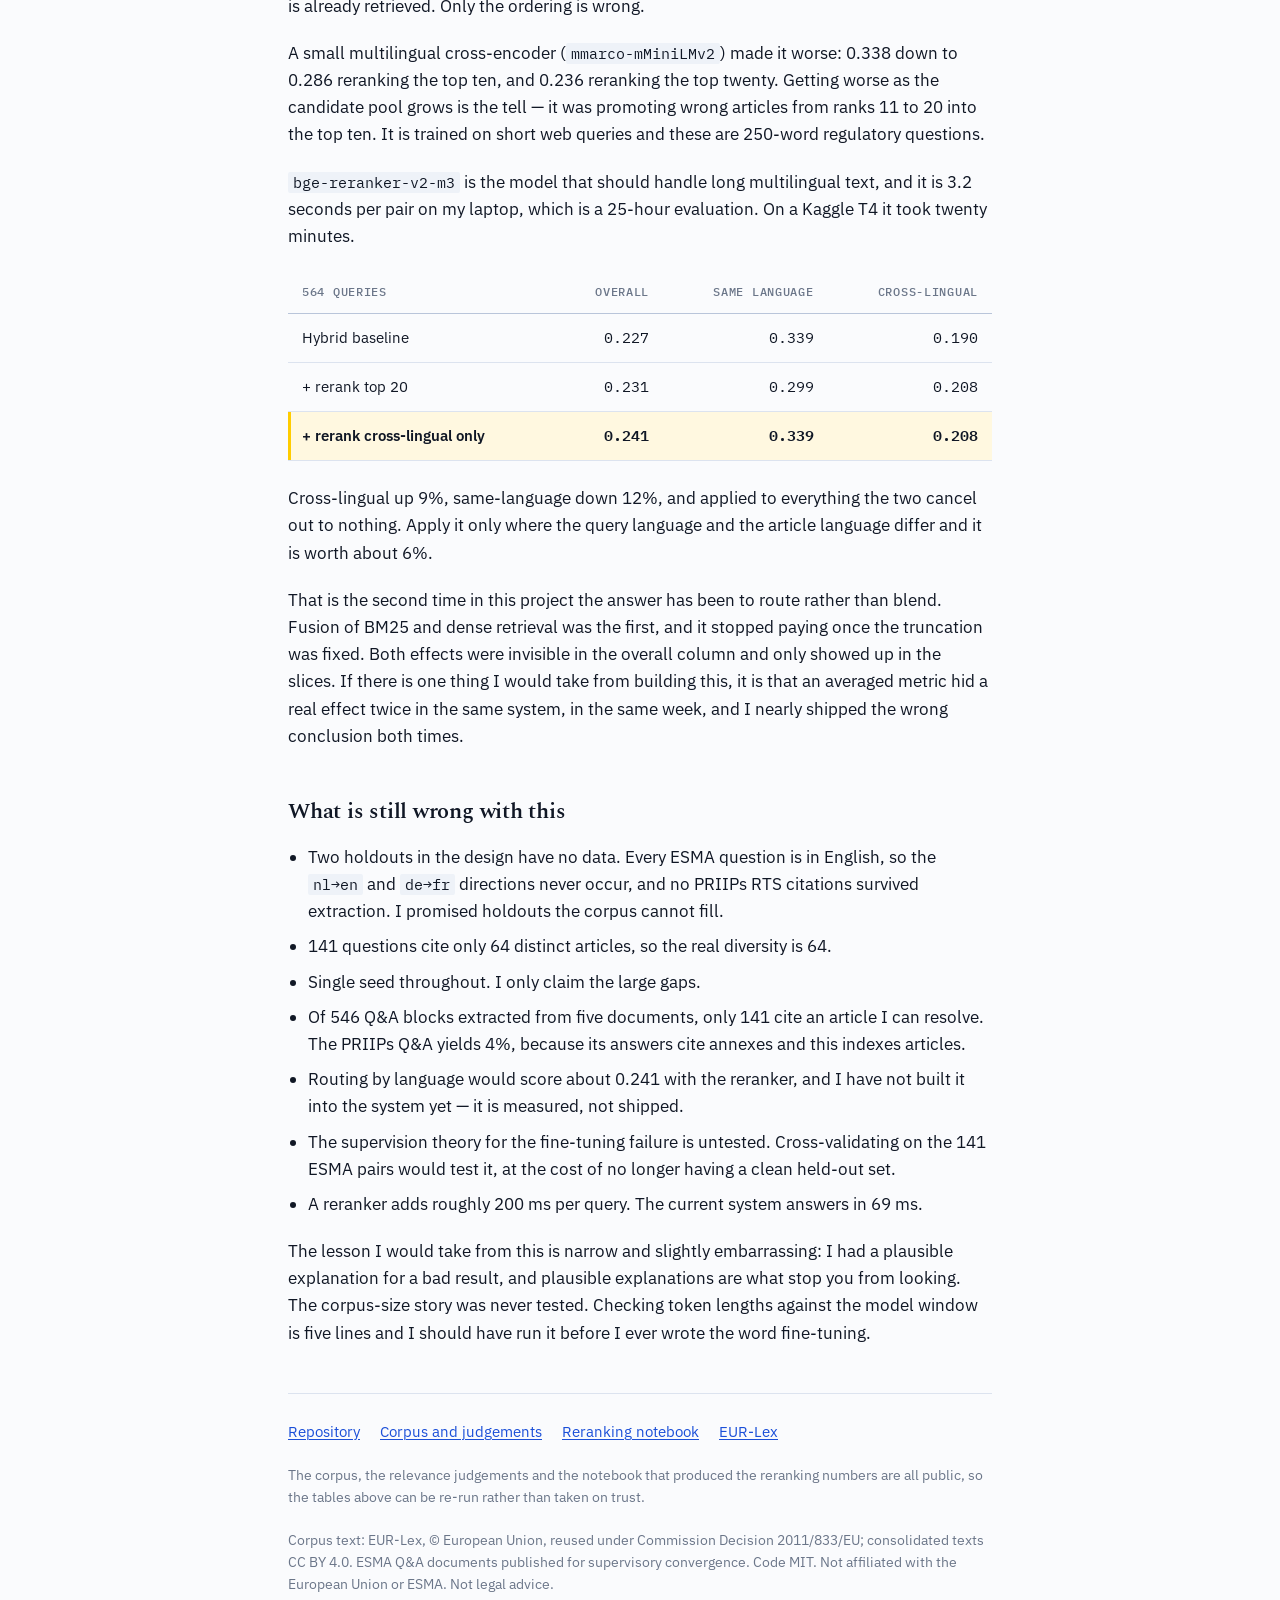
==== commit af060fe6: "Show before and after chunking on three real queries" ====
--- a/docs/index.html
+++ b/docs/index.html
@@ -225,6 +225,112 @@
       directive.
     </p>
 
+    <h2>What the model could actually see</h2>
+
+    <p>
+      The clearest way to show this is three real questions where chunking turned a wrong answer into a
+      right one. In each case the passage that answers the question sits beyond the point where the old
+      index stopped reading, so the correct article was not ranked badly. It was not reachable.
+    </p>
+
+      <div class="demo">
+        <div class="demo-q"><span>Question</span>Which internal telephone conversations or electronic communications regarding the handling of orders and transactions need to be recorded?</div>
+
+        <div class="ruler">
+          <div class="ruler-label">MiFID II, Article 16 — 2,007 tokens</div>
+          <div class="bar">
+            <span class="seen" style="width:25.5%"></span>
+            <span class="unseen-label" style="left:62.8%">not read by the old index</span>
+            <span class="answer" style="left:49.2%"></span>
+          </div>
+          <div class="ruler-scale"><span>start</span><span>512-token limit at 26%</span><span>end</span></div>
+        </div>
+
+        <div class="demo-pair">
+          <div class="demo-side">
+            <h4>Before — whole article, truncated</h4>
+            <span class="verdict miss">Wrong article</span>
+            <div class="art">MiFID II DR, Article 76</div>
+            <p class="snip">Recording of telephone conversations or electronic communications (Article 16(7) of Directive 2014/65/EU) 1. Investment firms shall establish, implement and maintain an effective recording o…</p>
+          </div>
+          <div class="demo-side">
+            <h4>After — chunked</h4>
+            <span class="verdict hit">Correct</span>
+            <div class="art">MiFID II, Article 16</div>
+            <p class="snip">or in the provision of client order services that relate to the reception, transmission and execution of client orders, even if those conversations or communications do not result in the con…</p>
+          </div>
+        </div>
+
+        <div class="demo-foot">the matching passage begins 49% into the article — past the old cutoff</div>
+      </div>
+
+      <div class="demo">
+        <div class="demo-q"><span>Question</span>Can shares in non -UCITS collective investment undertakings explicitly excluded under point (i) of Article 25(4)(a) of MiFID II be nevertheless assessed against the criteria set out in Article 57 of…</div>
+
+        <div class="ruler">
+          <div class="ruler-label">MiFID II, Article 25 — 2,023 tokens</div>
+          <div class="bar">
+            <span class="seen" style="width:25.3%"></span>
+            <span class="unseen-label" style="left:62.7%">not read by the old index</span>
+            <span class="answer" style="left:33.8%"></span>
+          </div>
+          <div class="ruler-scale"><span>start</span><span>512-token limit at 25%</span><span>end</span></div>
+        </div>
+
+        <div class="demo-pair">
+          <div class="demo-side">
+            <h4>Before — whole article, truncated</h4>
+            <span class="verdict miss">Wrong article</span>
+            <div class="art">MiFID II DR, Article 57</div>
+            <p class="snip">Provision of services in non-complex instruments (Article 25(4) of Directive 2014/65/EU) A financial instrument which is not explicitly specified in Article 25(4)(a) of Directive 2014/65/EU …</p>
+          </div>
+          <div class="demo-side">
+            <h4>After — chunked</h4>
+            <span class="verdict hit">Correct</span>
+            <div class="art">MiFID II, Article 25</div>
+            <p class="snip">shares admitted to trading on a regulated market or on an equivalent third-country market or on a MTF, where those are shares in companies, and excluding shares in non-UCITS collective inves…</p>
+          </div>
+        </div>
+
+        <div class="demo-foot">the matching passage begins 34% into the article — past the old cutoff</div>
+      </div>
+
+      <div class="demo">
+        <div class="demo-q"><span>Question</span>Does the minimum tick size regime under Article 49 of MiFID II apply to all orders for which a pre-trade transparency waiver can be granted in accordance with Article 4 of MiFIR?</div>
+
+        <div class="ruler">
+          <div class="ruler-label">MiFIR, Article 4 — 1,426 tokens</div>
+          <div class="bar">
+            <span class="seen" style="width:35.9%"></span>
+            <span class="unseen-label" style="left:67.9%">not read by the old index</span>
+            <span class="answer" style="left:67.4%"></span>
+          </div>
+          <div class="ruler-scale"><span>start</span><span>512-token limit at 36%</span><span>end</span></div>
+        </div>
+
+        <div class="demo-pair">
+          <div class="demo-side">
+            <h4>Before — whole article, truncated</h4>
+            <span class="verdict miss">Wrong article</span>
+            <div class="art">MiFIR, Article 8</div>
+            <p class="snip">Pre-trade transparency requirements for trading venues in respect of bonds, structured finance products, emission allowances and derivatives 1. Market operators and investment firms operatin…</p>
+          </div>
+          <div class="demo-side">
+            <h4>After — chunked</h4>
+            <span class="verdict hit">Correct</span>
+            <div class="art">MiFIR, Article 4</div>
+            <p class="snip">original purpose or if it believes that the waiver is being used to circumvent the requirements established in this Article. Competent authorities shall notify ESMA and other competent autho…</p>
+          </div>
+        </div>
+
+        <div class="demo-foot">the matching passage begins 67% into the article — past the old cutoff</div>
+      </div>
+
+    <p>
+      The shaded part of each bar is everything the old index could read. The marker is where the answer
+      actually lives. Nothing about the ranking maths was wrong; the text simply was not there.
+    </p>
+
     <h2>The part I did not expect</h2>
 
     <p>
--- a/docs/style.css
+++ b/docs/style.css
@@ -254,3 +254,64 @@
   .post-shell { padding: 0 20px; }
   .post h2 { margin-top: 34px; }
 }
+
+/* ---------- before / after chunking demo ---------- */
+.demo { margin: 0 0 30px; border: 1px solid var(--rule-strong); border-radius: 3px; background: var(--panel); }
+.demo + .demo { margin-top: 26px; }
+.demo-q {
+  padding: 15px 18px; border-bottom: 1px solid var(--rule); font-family: var(--display);
+  font-size: 1rem; line-height: 1.45; color: var(--ink);
+}
+.demo-q span {
+  display: block; font-family: var(--mono); font-size: 10px; letter-spacing: .09em;
+  text-transform: uppercase; color: var(--muted); margin-bottom: 7px;
+}
+
+/* the article as a ruler: what the old index could actually read */
+.ruler { padding: 18px 18px 6px; }
+.ruler-label {
+  font-family: var(--mono); font-size: 10px; letter-spacing: .08em; text-transform: uppercase;
+  color: var(--muted); margin-bottom: 9px;
+}
+.bar { position: relative; height: 30px; background: #eef2f8; border-radius: 2px; overflow: hidden; }
+.bar .seen { position: absolute; inset: 0 auto 0 0; background: #dbe4f2; }
+.bar .seen::after {
+  content: "read"; position: absolute; right: 6px; top: 50%; transform: translateY(-50%);
+  font-family: var(--mono); font-size: 9px; letter-spacing: .06em; color: var(--ink-soft);
+}
+.bar .unseen-label {
+  position: absolute; top: 50%; transform: translate(-50%, -50%); white-space: nowrap;
+  font-family: var(--mono); font-size: 9px; letter-spacing: .06em; color: var(--muted);
+}
+.bar .answer { position: absolute; top: 0; bottom: 0; width: 3px; background: var(--miss); }
+.bar .answer::after {
+  content: ""; position: absolute; left: -3px; top: -4px; width: 9px; height: 9px;
+  border-radius: 50%; background: var(--miss);
+}
+.ruler-scale {
+  display: flex; justify-content: space-between; font-family: var(--mono); font-size: 10px;
+  color: var(--muted); margin-top: 6px;
+}
+
+.demo-pair { display: grid; grid-template-columns: 1fr 1fr; border-top: 1px solid var(--rule); }
+.demo-side { padding: 15px 18px 17px; }
+.demo-side + .demo-side { border-left: 1px solid var(--rule); }
+.demo-side h4 {
+  margin: 0 0 10px; font-family: var(--mono); font-size: 10px; font-weight: 500;
+  letter-spacing: .08em; text-transform: uppercase; color: var(--muted);
+}
+.demo-side .verdict { margin-bottom: 9px; }
+.demo-side .art { font-family: var(--display); font-size: 1.06rem; font-weight: 600; }
+.demo-side .snip {
+  font-family: var(--display); font-size: .82rem; line-height: 1.5; color: var(--ink-soft); margin: 8px 0 0;
+}
+.demo-foot {
+  border-top: 1px solid var(--rule); padding: 11px 18px; font-family: var(--mono);
+  font-size: 11px; color: var(--muted);
+}
+
+@media (max-width: 620px) {
+  .demo-pair { grid-template-columns: 1fr; }
+  .demo-side + .demo-side { border-left: 0; border-top: 1px solid var(--rule); }
+  .bar .unseen-label { display: none; }
+}
